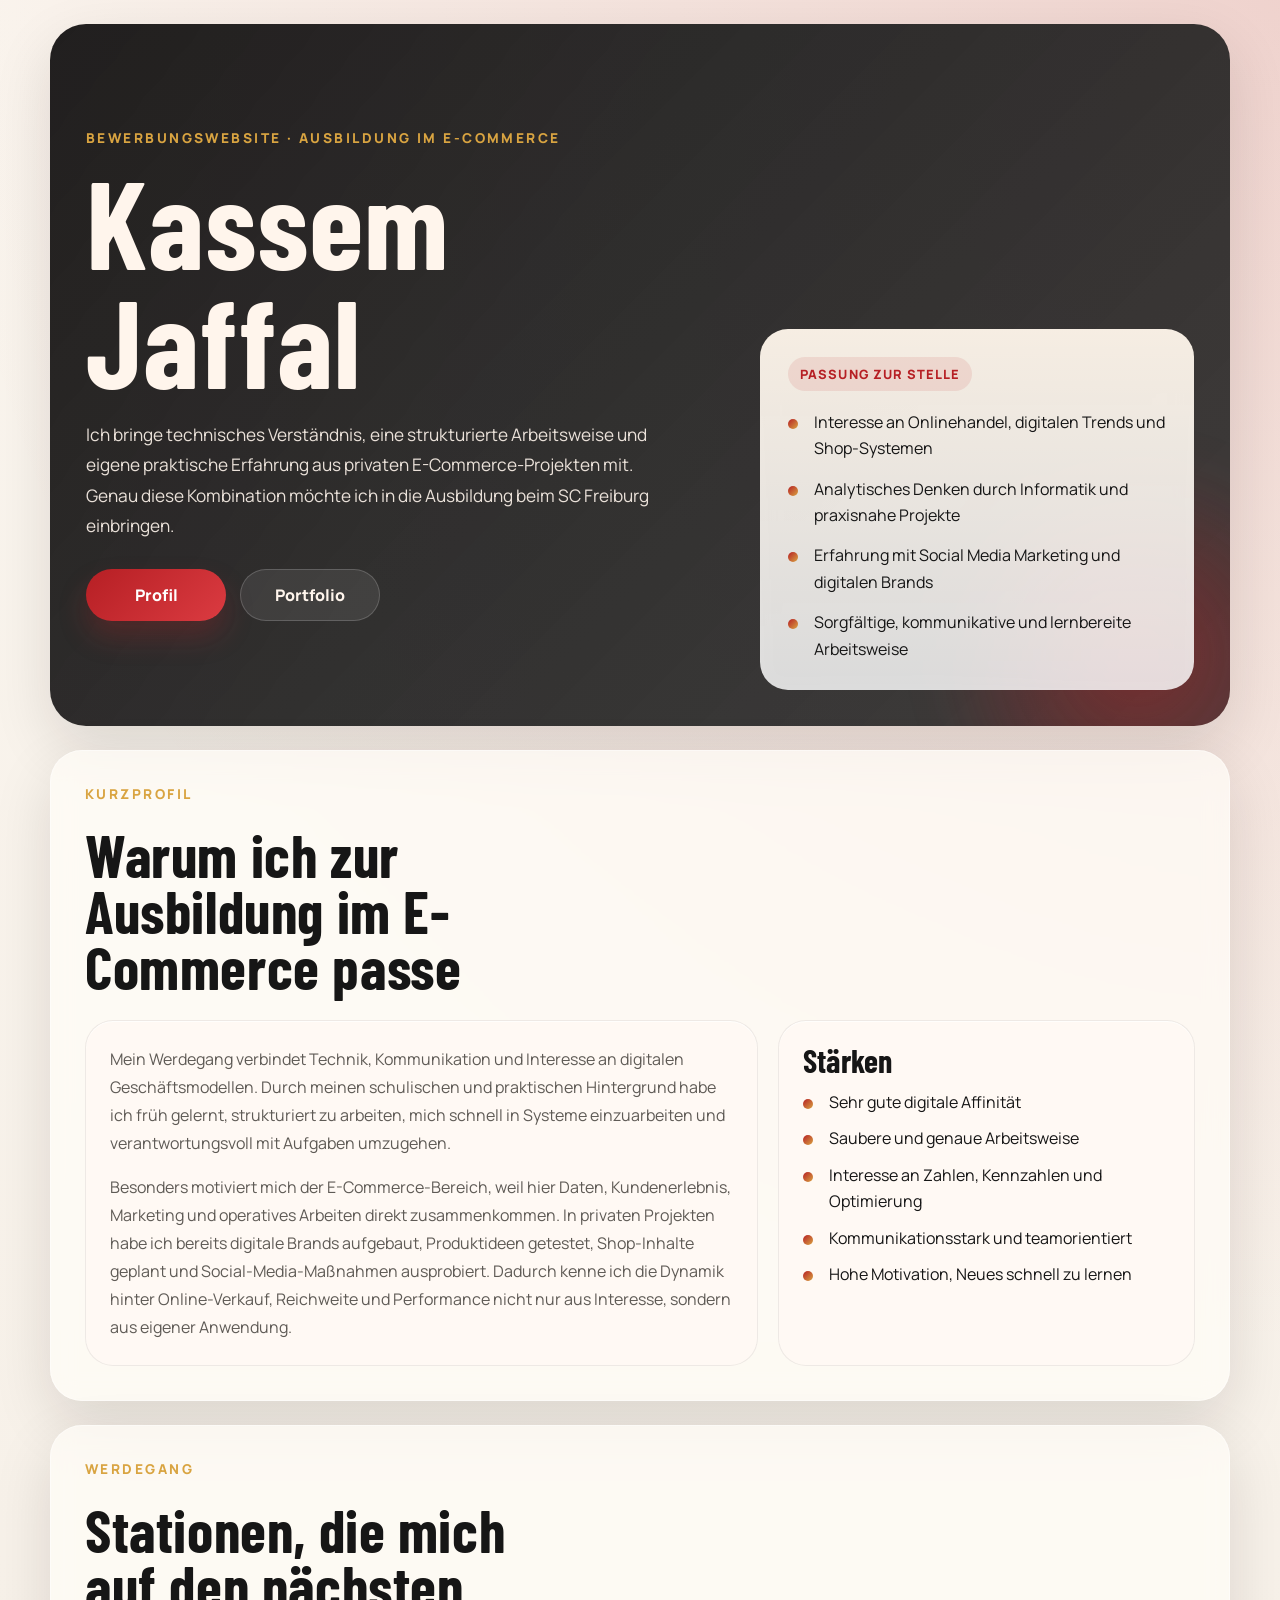
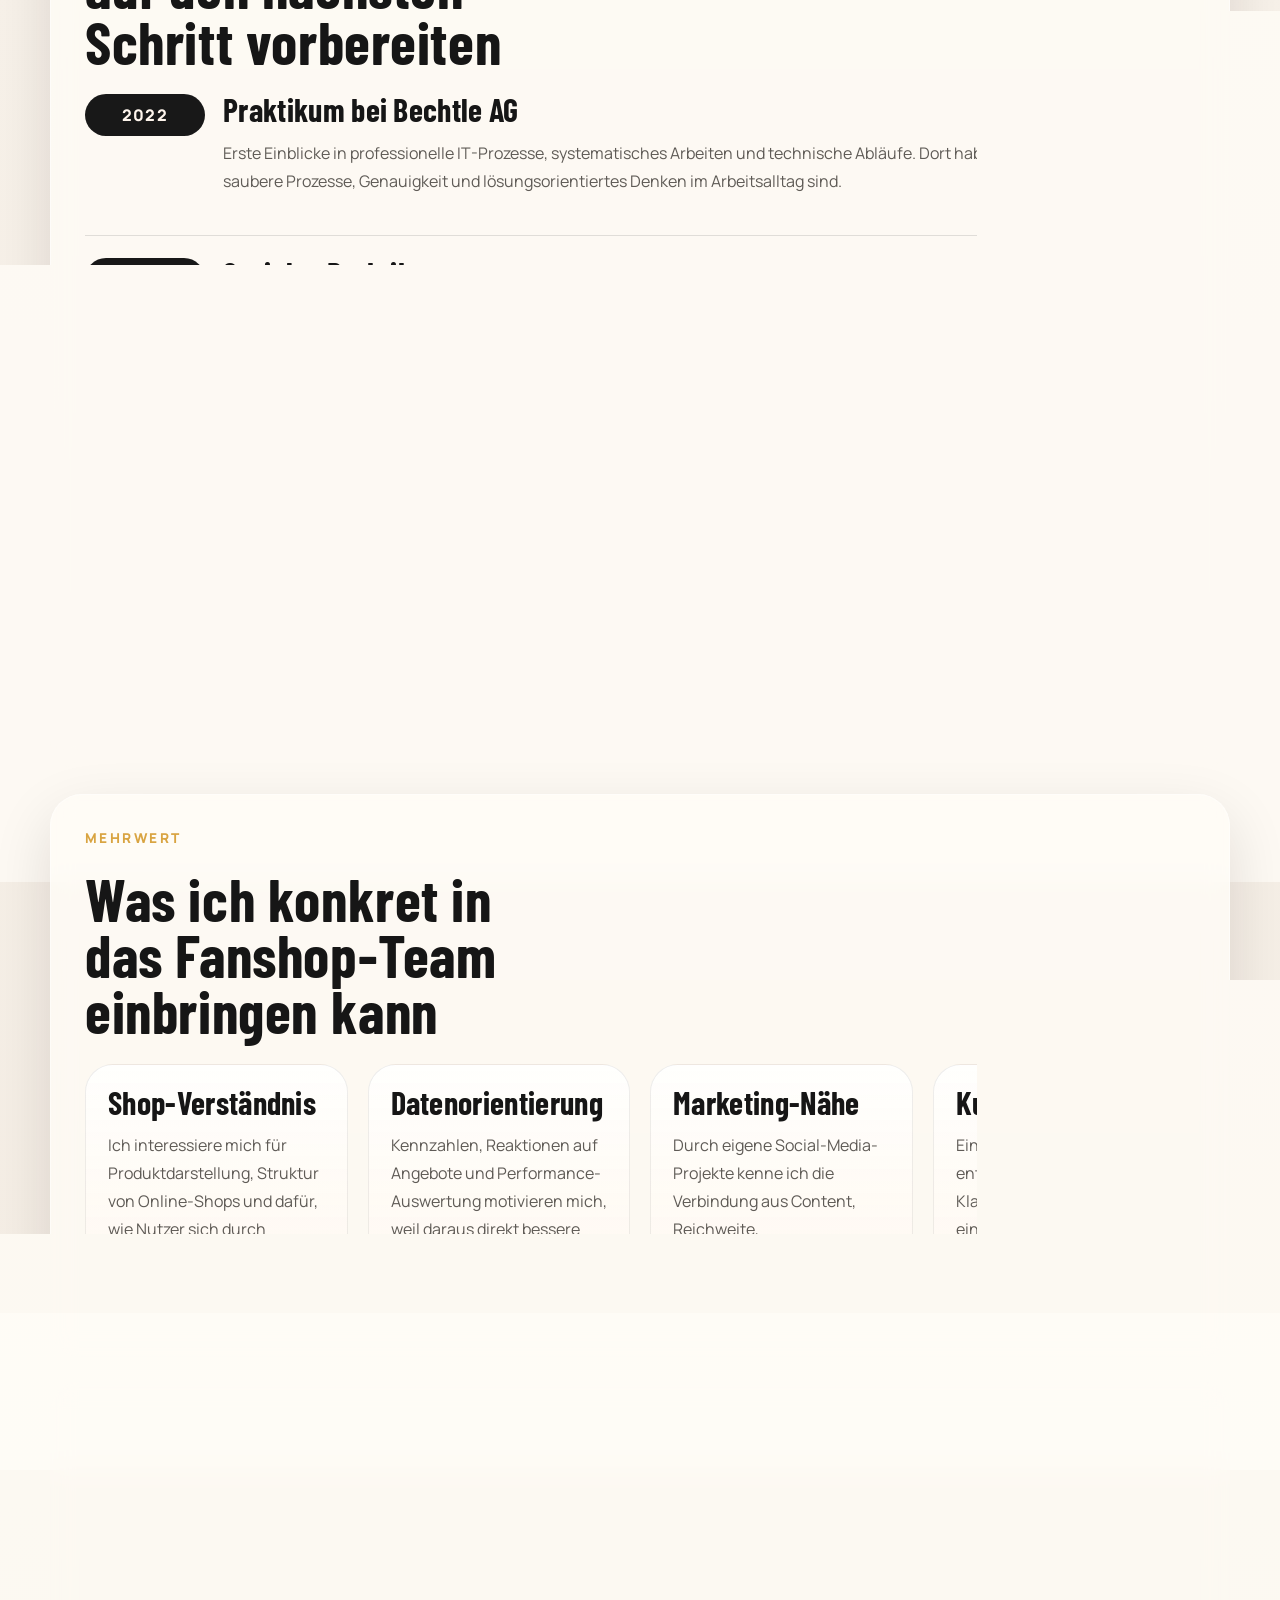
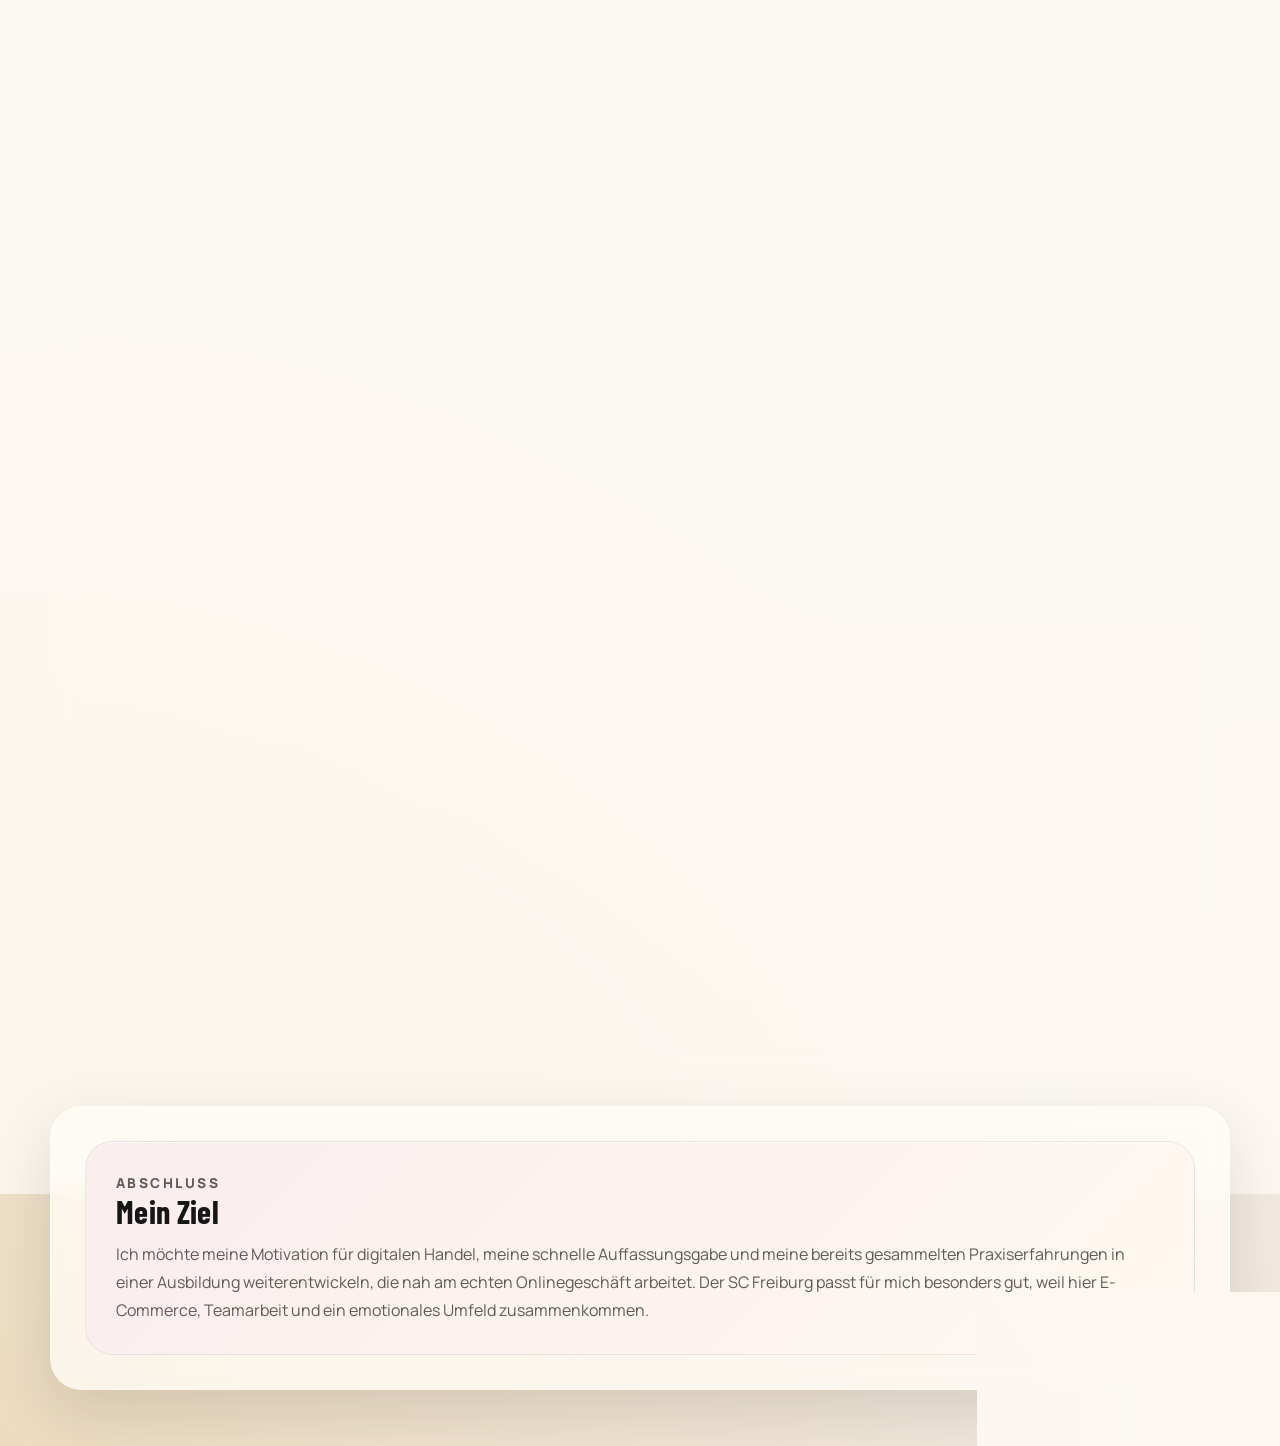
==== index.html @ d4b1f97d "Add files via upload" ====
<!DOCTYPE html>
<html lang="de">
  <head>
    <meta charset="UTF-8" />
    <meta name="viewport" content="width=device-width, initial-scale=1.0" />
    <title>Kassem Jaffal | Bewerbung E-Commerce</title>
    <link rel="preconnect" href="https://fonts.googleapis.com" />
    <link rel="preconnect" href="https://fonts.gstatic.com" crossorigin />
    <link
      href="https://fonts.googleapis.com/css2?family=Barlow+Condensed:wght@500;700&family=Manrope:wght@400;500;700;800&display=swap"
      rel="stylesheet"
    />
    <link rel="stylesheet" href="styles.css" />
  </head>
  <body>
    <div class="page-shell">
      <header class="hero">
        <div class="hero__copy">
          <p class="eyebrow">Bewerbungswebsite · Ausbildung im E-Commerce</p>
          <h1>Kassem Jaffal</h1>
          <p class="hero__lead">
            Ich bringe technisches Verständnis, eine strukturierte Arbeitsweise
            und eigene praktische Erfahrung aus privaten E-Commerce-Projekten
            mit. Genau diese Kombination möchte ich in die Ausbildung beim SC
            Freiburg einbringen.
          </p>
          <div class="hero__actions">
            <a class="button button--primary" href="#profil">Profil</a>
            <a class="button button--ghost" href="#portfolio">Portfolio</a>
          </div>
        </div>

        <div class="hero__card">
          <span class="hero__card-label">Passung zur Stelle</span>
          <ul class="hero__fit-list">
            <li>Interesse an Onlinehandel, digitalen Trends und Shop-Systemen</li>
            <li>Analytisches Denken durch Informatik und praxisnahe Projekte</li>
            <li>Erfahrung mit Social Media Marketing und digitalen Brands</li>
            <li>Sorgfältige, kommunikative und lernbereite Arbeitsweise</li>
          </ul>
        </div>
      </header>

      <main>
        <section class="section intro" id="profil">
          <div class="section-heading">
            <p class="eyebrow">Kurzprofil</p>
            <h2>Warum ich zur Ausbildung im E-Commerce passe</h2>
          </div>

          <div class="intro__grid">
            <article class="panel panel--wide">
              <p>
                Mein Werdegang verbindet Technik, Kommunikation und Interesse an
                digitalen Geschäftsmodellen. Durch meinen schulischen und
                praktischen Hintergrund habe ich früh gelernt, strukturiert zu
                arbeiten, mich schnell in Systeme einzuarbeiten und
                verantwortungsvoll mit Aufgaben umzugehen.
              </p>
              <p>
                Besonders motiviert mich der E-Commerce-Bereich, weil hier Daten,
                Kundenerlebnis, Marketing und operatives Arbeiten direkt
                zusammenkommen. In privaten Projekten habe ich bereits digitale
                Brands aufgebaut, Produktideen getestet, Shop-Inhalte geplant
                und Social-Media-Maßnahmen ausprobiert. Dadurch kenne ich die
                Dynamik hinter Online-Verkauf, Reichweite und Performance nicht
                nur aus Interesse, sondern aus eigener Anwendung.
              </p>
            </article>

            <aside class="panel">
              <h3>Stärken</h3>
              <ul class="check-list">
                <li>Sehr gute digitale Affinität</li>
                <li>Saubere und genaue Arbeitsweise</li>
                <li>Interesse an Zahlen, Kennzahlen und Optimierung</li>
                <li>Kommunikationsstark und teamorientiert</li>
                <li>Hohe Motivation, Neues schnell zu lernen</li>
              </ul>
            </aside>
          </div>
        </section>

        <section class="section timeline">
          <div class="section-heading">
            <p class="eyebrow">Werdegang</p>
            <h2>Stationen, die mich auf den nächsten Schritt vorbereiten</h2>
          </div>

          <div class="timeline__list">
            <article class="timeline__item">
              <span class="timeline__year">2022</span>
              <div>
                <h3>Praktikum bei Bechtle AG</h3>
                <p>
                  Erste Einblicke in professionelle IT-Prozesse, systematisches
                  Arbeiten und technische Abläufe. Dort habe ich gelernt, wie
                  wichtig saubere Prozesse, Genauigkeit und lösungsorientiertes
                  Denken im Arbeitsalltag sind.
                </p>
              </div>
            </article>

            <article class="timeline__item">
              <span class="timeline__year">2023</span>
              <div>
                <h3>Soziales Praktikum</h3>
                <p>
                  Stärkung von Verantwortungsbewusstsein, Zuverlässigkeit und
                  Kommunikationsfähigkeit. Gerade im Kontakt mit Menschen habe
                  ich gemerkt, wie wichtig Freundlichkeit und Klarheit sind.
                </p>
              </div>
            </article>

            <article class="timeline__item">
              <span class="timeline__year">2025</span>
              <div>
                <h3>Abitur am Wentzinger Gymnasium</h3>
                <p>
                  Solide Grundlage in analytischem Denken, Lernbereitschaft und
                  selbstständiger Organisation. Besonders das strukturierte
                  Arbeiten aus dem schulischen Alltag ist für mich heute ein
                  klarer Vorteil.
                </p>
              </div>
            </article>

            <article class="timeline__item">
              <span class="timeline__year">laufend</span>
              <div>
                <h3>Private E-Commerce-Erfahrung</h3>
                <p>
                  Aufbau und Test von Projekten rund um digitale Brands, Social
                  Media Marketing, Content-Ideen, Angebotsseiten und Performance
                  Tracking. So habe ich ein direktes Gefühl für Zielgruppen,
                  Wirkung von Creatives und die Bedeutung guter Shop-Präsentation
                  entwickelt.
                </p>
              </div>
            </article>
          </div>
        </section>

        <section class="section fit">
          <div class="section-heading">
            <p class="eyebrow">Mehrwert</p>
            <h2>Was ich konkret in das Fanshop-Team einbringen kann</h2>
          </div>

          <div class="fit__grid">
            <article class="fit-card">
              <h3>Shop-Verständnis</h3>
              <p>
                Ich interessiere mich für Produktdarstellung, Struktur von
                Online-Shops und dafür, wie Nutzer sich durch Angebote bewegen.
              </p>
            </article>

            <article class="fit-card">
              <h3>Datenorientierung</h3>
              <p>
                Kennzahlen, Reaktionen auf Angebote und Performance-Auswertung
                motivieren mich, weil daraus direkt bessere Entscheidungen
                entstehen.
              </p>
            </article>

            <article class="fit-card">
              <h3>Marketing-Nähe</h3>
              <p>
                Durch eigene Social-Media-Projekte kenne ich die Verbindung aus
                Content, Reichweite, Zielgruppenansprache und Verkaufsfokus.
              </p>
            </article>

            <article class="fit-card">
              <h3>Kundenfokus</h3>
              <p>
                Ein gutes Einkaufserlebnis entsteht für mich durch Klarheit,
                Verlässlichkeit und eine saubere, freundliche Kommunikation.
              </p>
            </article>
          </div>
        </section>

        <section class="section portfolio" id="portfolio">
          <div class="section-heading">
            <p class="eyebrow">Portfolio</p>
            <h2>Zwei Projekte mit direktem Bezug zu E-Commerce und Marketing</h2>
          </div>

          <div class="portfolio__tabs" id="projectTabs" aria-label="Projekt-Auswahl"></div>

          <div class="portfolio__panel">
            <div class="portfolio__visual">
              <img
                id="projectImage"
                src="assets/brand-launch.svg"
                alt="Illustration eines E-Commerce-Projekts"
              />
            </div>

            <div class="portfolio__content">
              <div class="portfolio__topline">
                <span id="projectType" class="portfolio__type"></span>
                <div class="portfolio__controls">
                  <button class="icon-button" id="prevProject" type="button" aria-label="Vorheriges Projekt">
                    &#8592;
                  </button>
                  <button class="icon-button" id="nextProject" type="button" aria-label="Nächstes Projekt">
                    &#8594;
                  </button>
                </div>
              </div>

              <h3 id="projectTitle"></h3>
              <p id="projectRole" class="portfolio__role"></p>
              <p id="projectDescription" class="portfolio__description"></p>

              <div class="metric-strip" id="projectMetrics"></div>

              <div class="portfolio__details">
                <div>
                  <h4>Schwerpunkte</h4>
                  <ul id="projectFocus" class="detail-list"></ul>
                </div>
                <div>
                  <h4>Wichtige Learnings</h4>
                  <ul id="projectLearnings" class="detail-list"></ul>
                </div>
              </div>
            </div>
          </div>
        </section>

        <section class="section closing">
          <div class="closing__card">
            <p class="eyebrow">Abschluss</p>
            <h2>Mein Ziel</h2>
            <p>
              Ich möchte meine Motivation für digitalen Handel, meine schnelle
              Auffassungsgabe und meine bereits gesammelten Praxiserfahrungen in
              einer Ausbildung weiterentwickeln, die nah am echten Onlinegeschäft
              arbeitet. Der SC Freiburg passt für mich besonders gut, weil hier
              E-Commerce, Teamarbeit und ein emotionales Umfeld zusammenkommen.
            </p>
          </div>
        </section>
      </main>
    </div>

    <script src="script.js"></script>
  </body>
</html>
---- styles.css ----
:root {
  --bg: #f4efe7;
  --bg-strong: #161616;
  --panel: rgba(255, 250, 244, 0.9);
  --panel-strong: #ffffff;
  --text: #161616;
  --muted: #5f5b56;
  --primary: #b61f24;
  --primary-dark: #7f1117;
  --accent: #d9a441;
  --line: rgba(22, 22, 22, 0.12);
  --shadow: 0 22px 60px rgba(27, 20, 15, 0.12);
}

* {
  box-sizing: border-box;
}

html {
  scroll-behavior: smooth;
}

body {
  margin: 0;
  font-family: "Manrope", sans-serif;
  color: var(--text);
  background:
    radial-gradient(circle at top right, rgba(182, 31, 36, 0.16), transparent 28%),
    radial-gradient(circle at bottom left, rgba(217, 164, 65, 0.2), transparent 24%),
    linear-gradient(180deg, #faf5ee 0%, #f1e9df 100%);
}

@keyframes riseIn {
  from {
    opacity: 0;
    transform: translateY(22px);
  }

  to {
    opacity: 1;
    transform: translateY(0);
  }
}

@keyframes panelSwap {
  from {
    opacity: 0;
    transform: translateY(14px) scale(0.985);
  }

  to {
    opacity: 1;
    transform: translateY(0) scale(1);
  }
}

img {
  display: block;
  max-width: 100%;
}

.page-shell {
  width: min(1180px, calc(100% - 32px));
  margin: 24px auto 56px;
}

.hero,
.section,
.closing__card {
  position: relative;
  overflow: hidden;
}

.hero {
  display: grid;
  grid-template-columns: 1.5fr 1fr;
  gap: 24px;
  min-height: 78vh;
  padding: 36px;
  border-radius: 36px;
  background:
    linear-gradient(135deg, rgba(22, 22, 22, 0.95), rgba(34, 34, 34, 0.86)),
    linear-gradient(120deg, rgba(182, 31, 36, 0.3), transparent 40%);
  box-shadow: var(--shadow);
  animation: riseIn 700ms ease both;
}

.hero::after {
  content: "";
  position: absolute;
  inset: auto -10% -20% auto;
  width: 420px;
  height: 420px;
  border-radius: 50%;
  background: radial-gradient(circle, rgba(182, 31, 36, 0.5), transparent 68%);
  filter: blur(24px);
}

.hero__copy,
.hero__card {
  position: relative;
  z-index: 1;
}

.hero__copy {
  display: flex;
  flex-direction: column;
  justify-content: center;
  max-width: 660px;
  padding-right: 24px;
}

.eyebrow {
  margin: 0 0 14px;
  color: var(--accent);
  font-size: 0.85rem;
  font-weight: 800;
  letter-spacing: 0.18em;
  text-transform: uppercase;
}

h1,
h2,
h3,
h4 {
  margin: 0;
  font-family: "Barlow Condensed", sans-serif;
  letter-spacing: 0.01em;
  line-height: 0.95;
}

h1 {
  max-width: 10ch;
  color: #fff5ec;
  font-size: clamp(4rem, 10vw, 7.8rem);
}

.hero__lead {
  max-width: 52ch;
  margin: 22px 0 0;
  color: rgba(255, 245, 236, 0.9);
  font-size: 1.08rem;
  line-height: 1.75;
}

.hero__actions {
  display: flex;
  gap: 14px;
  flex-wrap: wrap;
  margin-top: 28px;
}

.button,
.icon-button,
.portfolio__tab {
  border: 0;
  cursor: pointer;
  transition:
    transform 180ms ease,
    box-shadow 180ms ease,
    background-color 180ms ease,
    color 180ms ease;
}

.button {
  display: inline-flex;
  align-items: center;
  justify-content: center;
  min-width: 140px;
  padding: 14px 20px;
  border-radius: 999px;
  text-decoration: none;
  font-weight: 800;
}

.button:hover,
.icon-button:hover,
.portfolio__tab:hover {
  transform: translateY(-2px);
}

.button--primary {
  background: linear-gradient(135deg, var(--primary), #db3b41);
  color: #fff;
  box-shadow: 0 16px 28px rgba(182, 31, 36, 0.25);
}

.button--ghost {
  color: #fff5ec;
  background: rgba(255, 255, 255, 0.08);
  border: 1px solid rgba(255, 255, 255, 0.18);
}

.hero__card {
  align-self: end;
  padding: 28px;
  border-radius: 28px;
  background: linear-gradient(180deg, rgba(255, 246, 235, 0.96), rgba(255, 255, 255, 0.84));
  backdrop-filter: blur(10px);
}

.hero__card-label {
  display: inline-block;
  margin-bottom: 18px;
  padding: 8px 12px;
  border-radius: 999px;
  background: rgba(182, 31, 36, 0.1);
  color: var(--primary);
  font-size: 0.8rem;
  font-weight: 800;
  letter-spacing: 0.08em;
  text-transform: uppercase;
}

.hero__fit-list,
.check-list,
.detail-list {
  margin: 0;
  padding: 0;
  list-style: none;
}

.hero__fit-list {
  display: grid;
  gap: 14px;
}

.hero__fit-list li,
.check-list li,
.detail-list li {
  position: relative;
  padding-left: 26px;
  line-height: 1.65;
}

.hero__fit-list li::before,
.check-list li::before,
.detail-list li::before {
  content: "";
  position: absolute;
  left: 0;
  top: 0.62em;
  width: 10px;
  height: 10px;
  border-radius: 50%;
  background: linear-gradient(135deg, var(--primary), var(--accent));
}

.section {
  margin-top: 24px;
  padding: 34px;
  border: 1px solid rgba(255, 255, 255, 0.42);
  border-radius: 32px;
  background: rgba(255, 252, 247, 0.74);
  box-shadow: var(--shadow);
  backdrop-filter: blur(12px);
  animation: riseIn 700ms ease both;
}

.section-heading {
  display: grid;
  gap: 10px;
  margin-bottom: 24px;
}

.section-heading h2 {
  max-width: 16ch;
  font-size: clamp(2.1rem, 5vw, 3.7rem);
}

.intro__grid,
.portfolio__panel,
.fit__grid {
  display: grid;
  gap: 20px;
}

.intro__grid {
  grid-template-columns: 1.45fr 0.9fr;
}

.panel,
.fit-card,
.closing__card {
  border-radius: 28px;
  background: var(--panel);
  border: 1px solid rgba(22, 22, 22, 0.07);
  box-shadow: inset 0 1px 0 rgba(255, 255, 255, 0.7);
}

.panel {
  padding: 24px;
}

.panel--wide {
  display: grid;
  gap: 16px;
}

.panel p,
.timeline__item p,
.fit-card p,
.closing__card p,
.portfolio__description,
.portfolio__role {
  margin: 0;
  color: var(--muted);
  line-height: 1.75;
}

.panel h3,
.fit-card h3,
.portfolio__panel h3,
.timeline__item h3,
.closing__card h2 {
  margin-bottom: 14px;
  font-size: 2rem;
}

.check-list {
  display: grid;
  gap: 10px;
}

.timeline__list {
  display: grid;
  gap: 18px;
}

.timeline__item {
  display: grid;
  grid-template-columns: 120px 1fr;
  gap: 18px;
  padding: 22px 0;
  border-top: 1px solid var(--line);
}

.timeline__item:first-child {
  border-top: 0;
  padding-top: 0;
}

.timeline__year {
  display: inline-flex;
  align-self: start;
  justify-content: center;
  min-width: 104px;
  padding: 10px 14px;
  border-radius: 999px;
  background: #181818;
  color: #fff6ed;
  font-weight: 800;
  letter-spacing: 0.08em;
  text-transform: uppercase;
}

.fit__grid {
  grid-template-columns: repeat(4, minmax(0, 1fr));
}

.fit-card {
  padding: 22px;
  background:
    linear-gradient(180deg, rgba(255, 255, 255, 0.82), rgba(255, 247, 238, 0.9));
}

.portfolio__tabs {
  display: flex;
  gap: 14px;
  flex-wrap: wrap;
  margin-bottom: 18px;
}

.portfolio__tab {
  padding: 14px 18px;
  border-radius: 18px;
  background: rgba(22, 22, 22, 0.05);
  font: inherit;
  text-align: left;
}

.portfolio__tab span {
  display: block;
}

.portfolio__tab-title {
  margin-bottom: 4px;
  font-weight: 800;
}

.portfolio__tab-subtitle {
  font-size: 0.92rem;
  color: var(--muted);
}

.portfolio__tab.is-active {
  background: linear-gradient(135deg, rgba(182, 31, 36, 0.14), rgba(217, 164, 65, 0.22));
  box-shadow: 0 10px 26px rgba(182, 31, 36, 0.12);
}

.portfolio__panel {
  grid-template-columns: 1fr 1fr;
  align-items: stretch;
  padding: 18px;
  border-radius: 32px;
  background:
    linear-gradient(180deg, rgba(255, 255, 255, 0.78), rgba(255, 245, 236, 0.86));
  border: 1px solid rgba(22, 22, 22, 0.08);
}

.portfolio__visual {
  min-height: 420px;
  padding: 16px;
  border-radius: 24px;
  background: linear-gradient(135deg, #151515, #2c2c2c);
}

.portfolio__visual img {
  width: 100%;
  height: 100%;
  object-fit: cover;
  border-radius: 18px;
}

.portfolio__visual.is-swapping,
.portfolio__content.is-swapping {
  animation: panelSwap 280ms ease;
}

.portfolio__content {
  display: flex;
  flex-direction: column;
  gap: 18px;
  padding: 14px 10px 14px 18px;
}

.portfolio__topline {
  display: flex;
  align-items: center;
  justify-content: space-between;
  gap: 16px;
}

.portfolio__type {
  display: inline-flex;
  padding: 8px 12px;
  border-radius: 999px;
  background: rgba(182, 31, 36, 0.1);
  color: var(--primary);
  font-size: 0.82rem;
  font-weight: 800;
  letter-spacing: 0.08em;
  text-transform: uppercase;
}

.portfolio__controls {
  display: flex;
  gap: 10px;
}

.icon-button {
  width: 44px;
  height: 44px;
  border-radius: 50%;
  background: #141414;
  color: #fff;
  font-size: 1.1rem;
}

.portfolio__role {
  font-weight: 700;
  color: var(--text);
}

.metric-strip {
  display: grid;
  grid-template-columns: repeat(3, minmax(0, 1fr));
  gap: 12px;
}

.metric {
  padding: 16px;
  border-radius: 20px;
  background: rgba(22, 22, 22, 0.04);
}

.metric__value {
  display: block;
  font-family: "Barlow Condensed", sans-serif;
  font-size: 2.1rem;
}

.metric__label {
  color: var(--muted);
  font-size: 0.9rem;
}

.portfolio__details {
  display: grid;
  grid-template-columns: repeat(2, minmax(0, 1fr));
  gap: 18px;
}

.portfolio__details h4 {
  margin-bottom: 12px;
  font-size: 1.35rem;
}

.closing__card {
  padding: 30px;
  background:
    linear-gradient(135deg, rgba(182, 31, 36, 0.08), rgba(255, 247, 238, 0.9)),
    var(--panel-strong);
}

@media (max-width: 980px) {
  .hero,
  .intro__grid,
  .portfolio__panel,
  .fit__grid,
  .portfolio__details {
    grid-template-columns: 1fr;
  }

  .hero {
    min-height: auto;
  }

  .hero__copy {
    padding-right: 0;
  }

  .fit__grid {
    grid-template-columns: repeat(2, minmax(0, 1fr));
  }
}

@media (max-width: 680px) {
  .page-shell {
    width: min(100% - 20px, 1180px);
    margin-top: 10px;
    margin-bottom: 34px;
  }

  .hero,
  .section {
    padding: 22px;
    border-radius: 24px;
  }

  h1 {
    max-width: none;
    font-size: clamp(3rem, 17vw, 4.7rem);
  }

  .section-heading h2 {
    max-width: none;
  }

  .timeline__item {
    grid-template-columns: 1fr;
  }

  .fit__grid,
  .metric-strip {
    grid-template-columns: 1fr;
  }

  .portfolio__visual {
    min-height: 260px;
  }
}
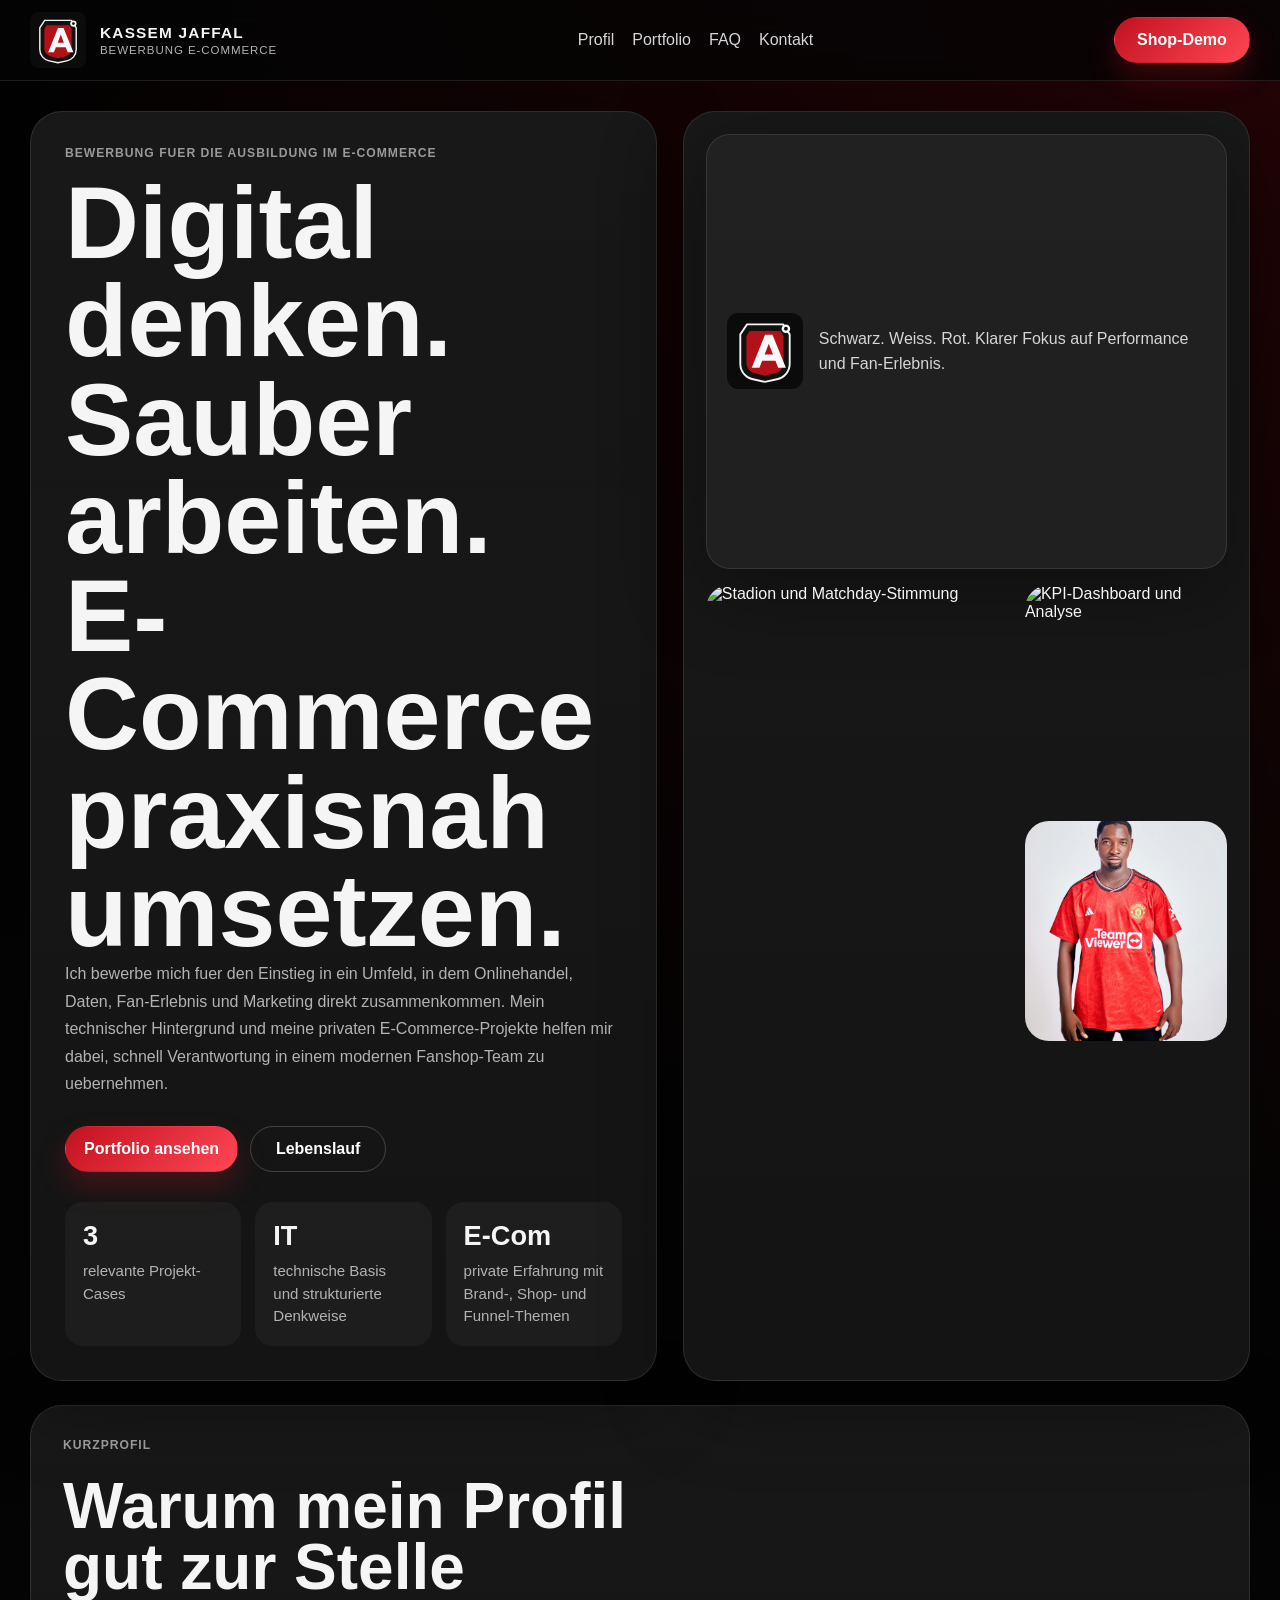
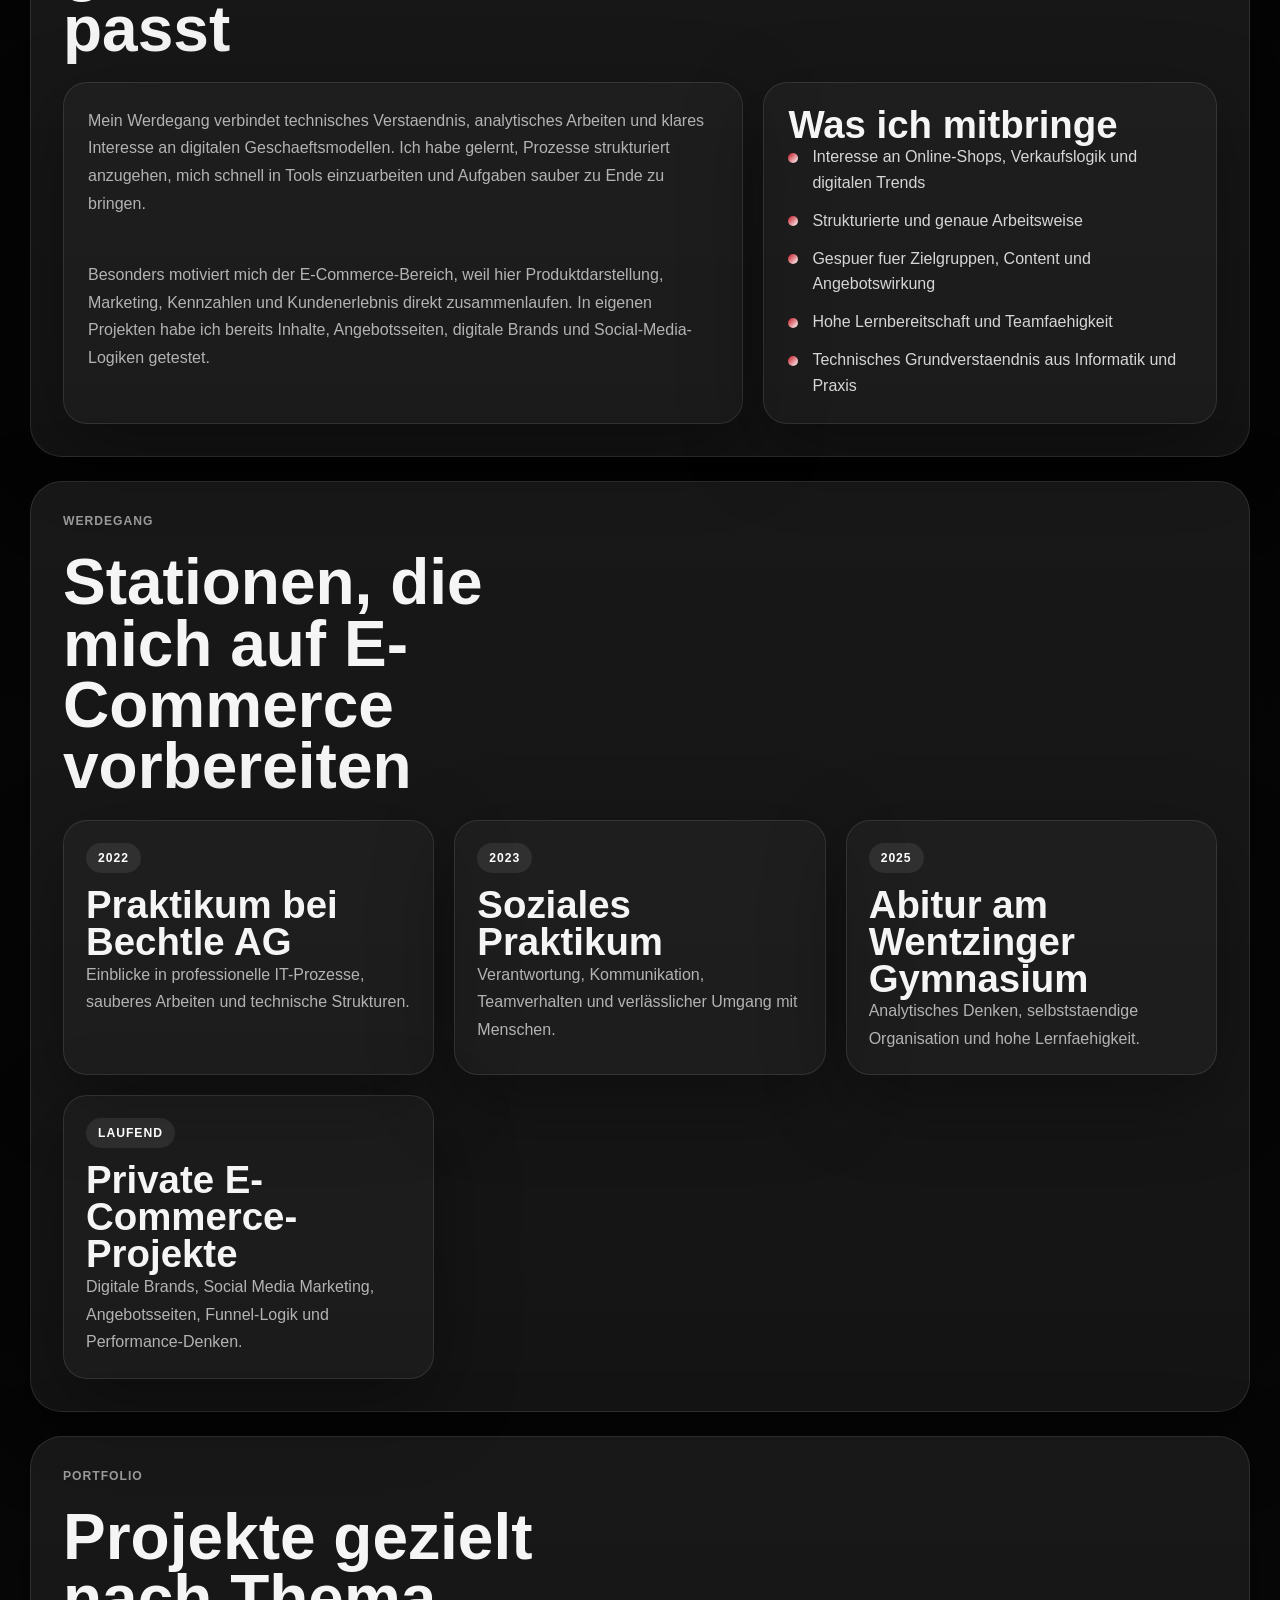
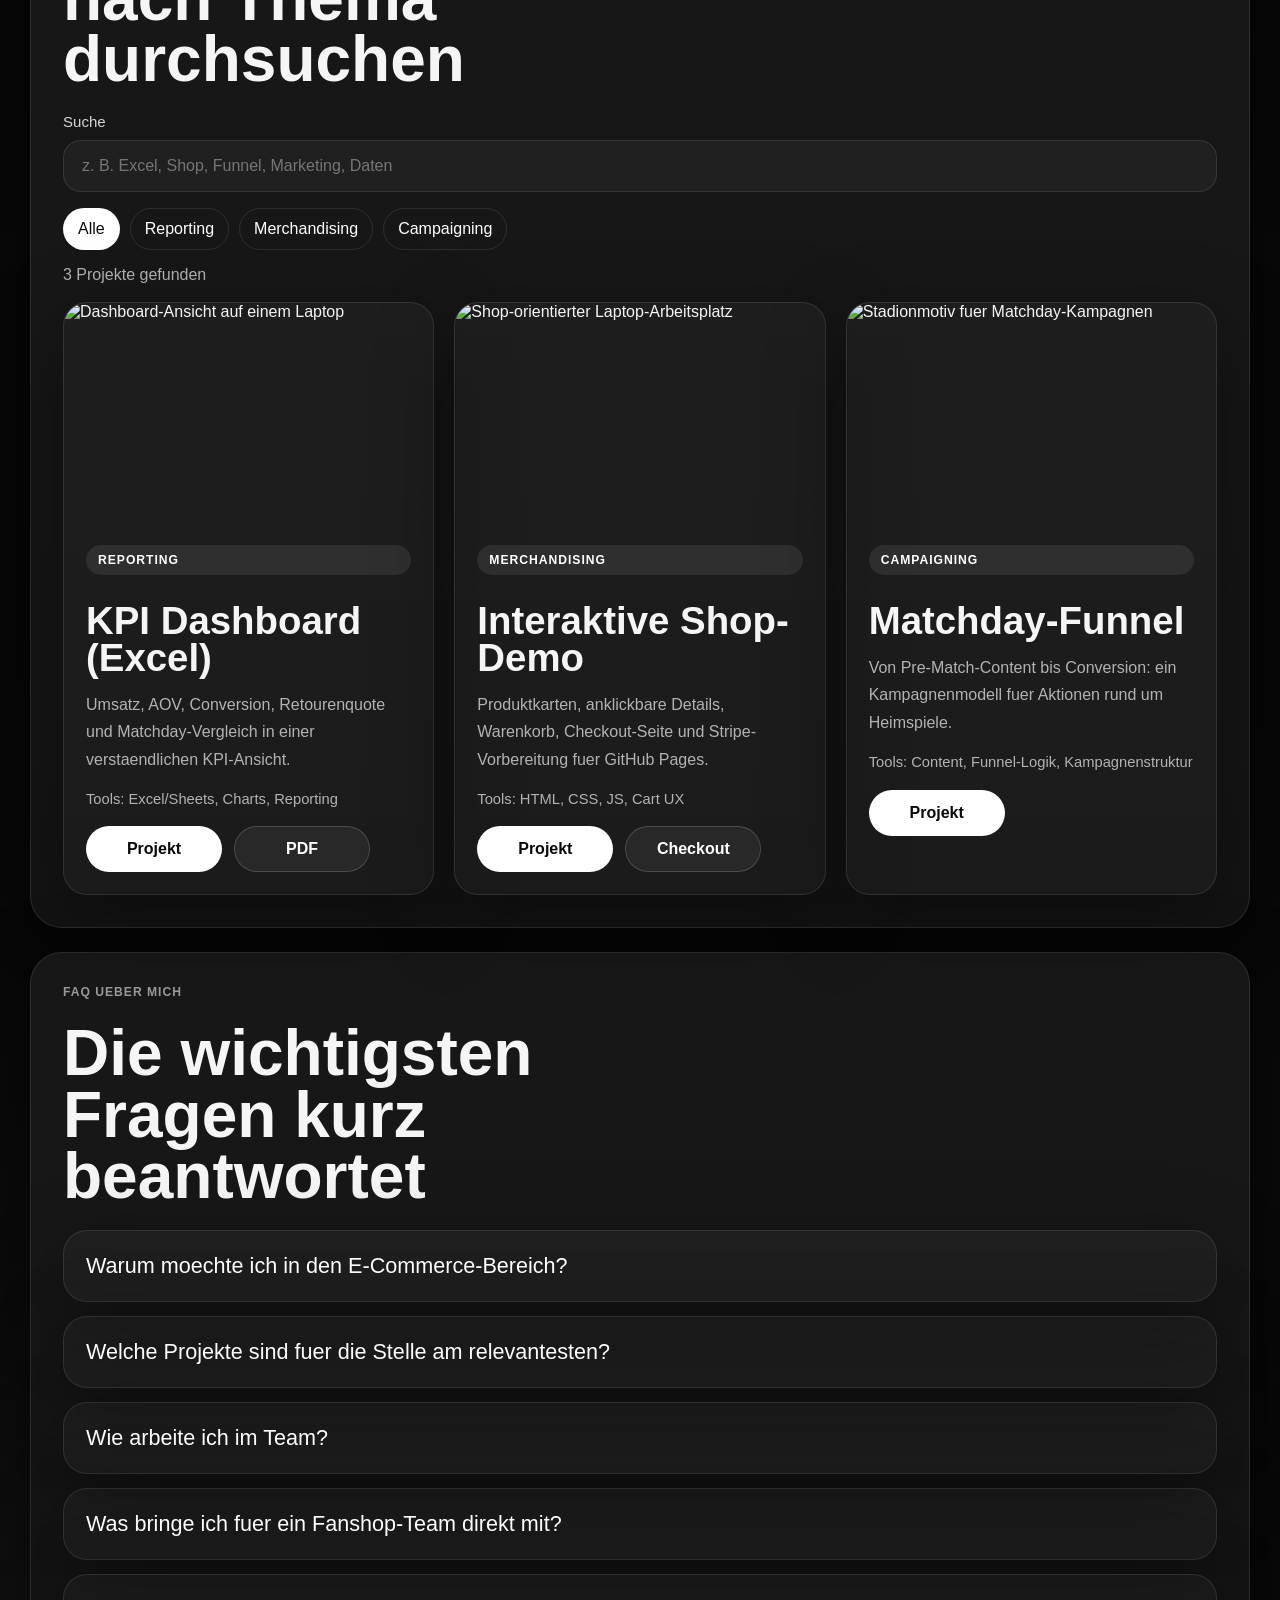
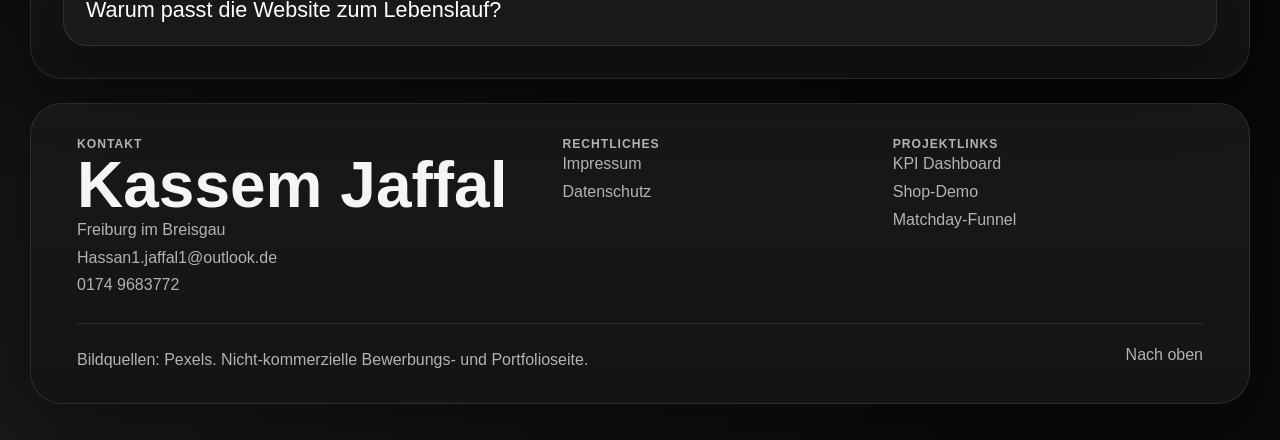
==== commit b3c847b1: "Redesign portfolio site and add interactive shop demo" ====
--- a/index.html
+++ b/index.html
@@ -4,252 +4,326 @@
     <meta charset="UTF-8" />
     <meta name="viewport" content="width=device-width, initial-scale=1.0" />
     <title>Kassem Jaffal | Bewerbung E-Commerce</title>
-    <link rel="preconnect" href="https://fonts.googleapis.com" />
-    <link rel="preconnect" href="https://fonts.gstatic.com" crossorigin />
-    <link
-      href="https://fonts.googleapis.com/css2?family=Barlow+Condensed:wght@500;700&family=Manrope:wght@400;500;700;800&display=swap"
-      rel="stylesheet"
+    <meta
+      name="description"
+      content="Bewerbungswebsite von Kassem Jaffal fuer die Ausbildung im E-Commerce mit Portfolio, KPI-Dashboard, Matchday-Funnel und interaktiver Shop-Demo."
     />
     <link rel="stylesheet" href="styles.css" />
   </head>
   <body>
-    <div class="page-shell">
-      <header class="hero">
+    <div class="scroll-progress" id="scrollProgress"></div>
+
+    <header class="site-header">
+      <div class="site-header__inner">
+        <a class="brand" href="#top" aria-label="Startseite">
+          <img src="assets/freiburg-mark.svg" alt="Abstrakte rot-schwarz-weisse Marke" />
+          <span>
+            <strong>Kassem Jaffal</strong>
+            <small>Bewerbung E-Commerce</small>
+          </span>
+        </a>
+
+        <nav class="site-nav" aria-label="Hauptnavigation">
+          <a href="#profil">Profil</a>
+          <a href="#projects">Portfolio</a>
+          <a href="#faq">FAQ</a>
+          <a href="#kontakt">Kontakt</a>
+        </nav>
+
+        <a class="button button--primary" href="projects/mock-fanshop.html">Shop-Demo</a>
+      </div>
+    </header>
+
+    <main id="top">
+      <section class="hero">
         <div class="hero__copy">
-          <p class="eyebrow">Bewerbungswebsite · Ausbildung im E-Commerce</p>
-          <h1>Kassem Jaffal</h1>
+          <p class="eyebrow">Bewerbung fuer die Ausbildung im E-Commerce</p>
+          <h1>Digital denken. Sauber arbeiten. E-Commerce praxisnah umsetzen.</h1>
           <p class="hero__lead">
-            Ich bringe technisches Verständnis, eine strukturierte Arbeitsweise
-            und eigene praktische Erfahrung aus privaten E-Commerce-Projekten
-            mit. Genau diese Kombination möchte ich in die Ausbildung beim SC
-            Freiburg einbringen.
+            Ich bewerbe mich fuer den Einstieg in ein Umfeld, in dem
+            Onlinehandel, Daten, Fan-Erlebnis und Marketing direkt
+            zusammenkommen. Mein technischer Hintergrund und meine privaten
+            E-Commerce-Projekte helfen mir dabei, schnell Verantwortung in einem
+            modernen Fanshop-Team zu uebernehmen.
           </p>
+
           <div class="hero__actions">
-            <a class="button button--primary" href="#profil">Profil</a>
-            <a class="button button--ghost" href="#portfolio">Portfolio</a>
-          </div>
-        </div>
-
-        <div class="hero__card">
-          <span class="hero__card-label">Passung zur Stelle</span>
-          <ul class="hero__fit-list">
-            <li>Interesse an Onlinehandel, digitalen Trends und Shop-Systemen</li>
-            <li>Analytisches Denken durch Informatik und praxisnahe Projekte</li>
-            <li>Erfahrung mit Social Media Marketing und digitalen Brands</li>
-            <li>Sorgfältige, kommunikative und lernbereite Arbeitsweise</li>
+            <a class="button button--primary" href="#projects">Portfolio ansehen</a>
+            <a class="button button--ghost" href="lebenslauf_sc_freiburg.md">Lebenslauf</a>
+          </div>
+
+          <div class="hero__facts">
+            <article>
+              <strong>3</strong>
+              <span>relevante Projekt-Cases</span>
+            </article>
+            <article>
+              <strong>IT</strong>
+              <span>technische Basis und strukturierte Denkweise</span>
+            </article>
+            <article>
+              <strong>E-Com</strong>
+              <span>private Erfahrung mit Brand-, Shop- und Funnel-Themen</span>
+            </article>
+          </div>
+        </div>
+
+        <div class="hero__visual">
+          <div class="hero__badge">
+            <img src="assets/freiburg-mark.svg" alt="Abstrakte Markengrafik" />
+            <span>Schwarz. Weiss. Rot. Klarer Fokus auf Performance und Fan-Erlebnis.</span>
+          </div>
+
+          <div class="hero__gallery">
+            <img src="assets/matchday-funnel.jpg" alt="Stadion und Matchday-Stimmung" loading="lazy" />
+            <img src="assets/excel-kpi-dashboard.jpg" alt="KPI-Dashboard und Analyse" loading="lazy" />
+            <img src="assets/product-jersey.jpg" alt="Produktfoto eines roten Jerseys" loading="lazy" />
+          </div>
+        </div>
+      </section>
+
+      <section class="section section--profile" id="profil">
+        <div class="section-heading">
+          <p class="eyebrow">Kurzprofil</p>
+          <h2>Warum mein Profil gut zur Stelle passt</h2>
+        </div>
+
+        <div class="profile-grid">
+          <article class="panel panel--wide">
+            <p>
+              Mein Werdegang verbindet technisches Verstaendnis, analytisches
+              Arbeiten und klares Interesse an digitalen Geschaeftsmodellen. Ich
+              habe gelernt, Prozesse strukturiert anzugehen, mich schnell in
+              Tools einzuarbeiten und Aufgaben sauber zu Ende zu bringen.
+            </p>
+            <p>
+              Besonders motiviert mich der E-Commerce-Bereich, weil hier
+              Produktdarstellung, Marketing, Kennzahlen und Kundenerlebnis direkt
+              zusammenlaufen. In eigenen Projekten habe ich bereits Inhalte,
+              Angebotsseiten, digitale Brands und Social-Media-Logiken getestet.
+            </p>
+          </article>
+
+          <aside class="panel">
+            <h3>Was ich mitbringe</h3>
+            <ul class="check-list">
+              <li>Interesse an Online-Shops, Verkaufslogik und digitalen Trends</li>
+              <li>Strukturierte und genaue Arbeitsweise</li>
+              <li>Gespuer fuer Zielgruppen, Content und Angebotswirkung</li>
+              <li>Hohe Lernbereitschaft und Teamfaehigkeit</li>
+              <li>Technisches Grundverstaendnis aus Informatik und Praxis</li>
+            </ul>
+          </aside>
+        </div>
+      </section>
+
+      <section class="section section--trajectory">
+        <div class="section-heading">
+          <p class="eyebrow">Werdegang</p>
+          <h2>Stationen, die mich auf E-Commerce vorbereiten</h2>
+        </div>
+
+        <div class="trajectory-grid">
+          <article class="trajectory-card">
+            <span class="trajectory-card__year">2022</span>
+            <h3>Praktikum bei Bechtle AG</h3>
+            <p>Einblicke in professionelle IT-Prozesse, sauberes Arbeiten und technische Strukturen.</p>
+          </article>
+
+          <article class="trajectory-card">
+            <span class="trajectory-card__year">2023</span>
+            <h3>Soziales Praktikum</h3>
+            <p>Verantwortung, Kommunikation, Teamverhalten und verlässlicher Umgang mit Menschen.</p>
+          </article>
+
+          <article class="trajectory-card">
+            <span class="trajectory-card__year">2025</span>
+            <h3>Abitur am Wentzinger Gymnasium</h3>
+            <p>Analytisches Denken, selbststaendige Organisation und hohe Lernfaehigkeit.</p>
+          </article>
+
+          <article class="trajectory-card">
+            <span class="trajectory-card__year">laufend</span>
+            <h3>Private E-Commerce-Projekte</h3>
+            <p>Digitale Brands, Social Media Marketing, Angebotsseiten, Funnel-Logik und Performance-Denken.</p>
+          </article>
+        </div>
+      </section>
+
+      <section class="section section--portfolio" id="projects">
+        <div class="section-heading">
+          <p class="eyebrow">Portfolio</p>
+          <h2>Projekte gezielt nach Thema durchsuchen</h2>
+        </div>
+
+        <div class="portfolio-toolbar">
+          <label class="search-field" for="portfolioSearch">
+            <span>Suche</span>
+            <input
+              id="portfolioSearch"
+              type="search"
+              placeholder="z. B. Excel, Shop, Funnel, Marketing, Daten"
+              autocomplete="off"
+            />
+          </label>
+
+          <div class="filter-chips" aria-label="Portfolio-Kategorien">
+            <button class="chip is-active" type="button" data-filter="all">Alle</button>
+            <button class="chip" type="button" data-filter="reporting">Reporting</button>
+            <button class="chip" type="button" data-filter="merchandising">Merchandising</button>
+            <button class="chip" type="button" data-filter="campaigning">Campaigning</button>
+          </div>
+        </div>
+
+        <p class="results-copy" id="portfolioResultCount">3 Projekte gefunden</p>
+
+        <div class="portfolio-grid" id="portfolioGrid">
+          <article
+            class="portfolio-card"
+            data-category="reporting"
+            data-search="excel kpi dashboard reporting daten analyse conversion aov retouren matchday"
+          >
+            <img src="assets/excel-kpi-dashboard.jpg" alt="Dashboard-Ansicht auf einem Laptop" loading="lazy" />
+            <div class="portfolio-card__body">
+              <span class="portfolio-card__tag">Reporting</span>
+              <h3>KPI Dashboard (Excel)</h3>
+              <p>Umsatz, AOV, Conversion, Retourenquote und Matchday-Vergleich in einer verstaendlichen KPI-Ansicht.</p>
+              <p class="portfolio-card__meta">Tools: Excel/Sheets, Charts, Reporting</p>
+              <div class="portfolio-card__actions">
+                <a class="button button--card" href="projects/kpi-dashboard.html">Projekt</a>
+                <a class="button button--secondary" href="downloads/SCF_Ecommerce_KPI_Dashboard.pdf">PDF</a>
+              </div>
+            </div>
+          </article>
+
+          <article
+            class="portfolio-card"
+            data-category="merchandising"
+            data-search="mock fanshop shop merchandising produktdarstellung produkttexte warenkorb checkout stripe demo"
+          >
+            <img src="assets/mock-fanshop.jpg" alt="Shop-orientierter Laptop-Arbeitsplatz" loading="lazy" />
+            <div class="portfolio-card__body">
+              <span class="portfolio-card__tag">Merchandising</span>
+              <h3>Interaktive Shop-Demo</h3>
+              <p>Produktkarten, anklickbare Details, Warenkorb, Checkout-Seite und Stripe-Vorbereitung fuer GitHub Pages.</p>
+              <p class="portfolio-card__meta">Tools: HTML, CSS, JS, Cart UX</p>
+              <div class="portfolio-card__actions">
+                <a class="button button--card" href="projects/mock-fanshop.html">Projekt</a>
+                <a class="button button--secondary" href="projects/checkout.html">Checkout</a>
+              </div>
+            </div>
+          </article>
+
+          <article
+            class="portfolio-card"
+            data-category="campaigning"
+            data-search="matchday funnel content social media kampagne traffic click sale angebot"
+          >
+            <img src="assets/matchday-funnel.jpg" alt="Stadionmotiv fuer Matchday-Kampagnen" loading="lazy" />
+            <div class="portfolio-card__body">
+              <span class="portfolio-card__tag">Campaigning</span>
+              <h3>Matchday-Funnel</h3>
+              <p>Von Pre-Match-Content bis Conversion: ein Kampagnenmodell fuer Aktionen rund um Heimspiele.</p>
+              <p class="portfolio-card__meta">Tools: Content, Funnel-Logik, Kampagnenstruktur</p>
+              <div class="portfolio-card__actions">
+                <a class="button button--card" href="projects/matchday-funnel.html">Projekt</a>
+              </div>
+            </div>
+          </article>
+        </div>
+
+        <p class="empty-state" id="portfolioEmptyState" hidden>Keine Projekte passen zu deiner Suche.</p>
+      </section>
+
+      <section class="section section--faq" id="faq">
+        <div class="section-heading">
+          <p class="eyebrow">FAQ ueber mich</p>
+          <h2>Die wichtigsten Fragen kurz beantwortet</h2>
+        </div>
+
+        <div class="faq-list" id="faqList">
+          <article class="faq-item">
+            <button class="faq-trigger" type="button" aria-expanded="false">
+              Warum moechte ich in den E-Commerce-Bereich?
+            </button>
+            <div class="faq-content" hidden>
+              <p>Weil mich die Verbindung aus Produkt, Shop, Marketing, Daten und Kundenerlebnis besonders reizt. Genau dort kann ich Technik und digitales Denken praktisch einsetzen.</p>
+            </div>
+          </article>
+
+          <article class="faq-item">
+            <button class="faq-trigger" type="button" aria-expanded="false">
+              Welche Projekte sind fuer die Stelle am relevantesten?
+            </button>
+            <div class="faq-content" hidden>
+              <p>Das KPI-Dashboard zeigt Zahlenverstaendnis, die Shop-Demo zeigt Produkt- und Shop-Logik, und der Matchday-Funnel zeigt Marketing-Denken mit direktem Bezug zum Vereinsumfeld.</p>
+            </div>
+          </article>
+
+          <article class="faq-item">
+            <button class="faq-trigger" type="button" aria-expanded="false">
+              Wie arbeite ich im Team?
+            </button>
+            <div class="faq-content" hidden>
+              <p>Ich arbeite ruhig, strukturiert und zuverlaessig. Mir ist wichtig, Aufgaben klar zu verstehen, sauber umzusetzen und Informationen transparent weiterzugeben.</p>
+            </div>
+          </article>
+
+          <article class="faq-item">
+            <button class="faq-trigger" type="button" aria-expanded="false">
+              Was bringe ich fuer ein Fanshop-Team direkt mit?
+            </button>
+            <div class="faq-content" hidden>
+              <p>Digitale Affinitaet, Interesse an Shops und Kampagnen, Gespuer fuer Angebotsdarstellung, Motivation fuer Kennzahlen und die Bereitschaft, mich schnell in operative E-Commerce-Prozesse einzuarbeiten.</p>
+            </div>
+          </article>
+
+          <article class="faq-item">
+            <button class="faq-trigger" type="button" aria-expanded="false">
+              Warum passt die Website zum Lebenslauf?
+            </button>
+            <div class="faq-content" hidden>
+              <p>Die Website zeigt nicht nur Text, sondern konkrete Arbeitsproben. Das macht meine Motivation und meine private E-Commerce-Praxis fuer Recruiter sofort nachvollziehbar.</p>
+            </div>
+          </article>
+        </div>
+      </section>
+    </main>
+
+    <footer class="site-footer" id="kontakt">
+      <div class="site-footer__inner">
+        <div>
+          <p class="eyebrow">Kontakt</p>
+          <h2>Kassem Jaffal</h2>
+          <p>Freiburg im Breisgau</p>
+          <p><a href="mailto:Hassan1.jaffal1@outlook.de">Hassan1.jaffal1@outlook.de</a></p>
+          <p><a href="tel:+491749683772">0174 9683772</a></p>
+        </div>
+
+        <div>
+          <p class="eyebrow">Rechtliches</p>
+          <ul class="footer-links">
+            <li><a href="legal/impressum.html">Impressum</a></li>
+            <li><a href="legal/datenschutz.html">Datenschutz</a></li>
           </ul>
         </div>
-      </header>
-
-      <main>
-        <section class="section intro" id="profil">
-          <div class="section-heading">
-            <p class="eyebrow">Kurzprofil</p>
-            <h2>Warum ich zur Ausbildung im E-Commerce passe</h2>
-          </div>
-
-          <div class="intro__grid">
-            <article class="panel panel--wide">
-              <p>
-                Mein Werdegang verbindet Technik, Kommunikation und Interesse an
-                digitalen Geschäftsmodellen. Durch meinen schulischen und
-                praktischen Hintergrund habe ich früh gelernt, strukturiert zu
-                arbeiten, mich schnell in Systeme einzuarbeiten und
-                verantwortungsvoll mit Aufgaben umzugehen.
-              </p>
-              <p>
-                Besonders motiviert mich der E-Commerce-Bereich, weil hier Daten,
-                Kundenerlebnis, Marketing und operatives Arbeiten direkt
-                zusammenkommen. In privaten Projekten habe ich bereits digitale
-                Brands aufgebaut, Produktideen getestet, Shop-Inhalte geplant
-                und Social-Media-Maßnahmen ausprobiert. Dadurch kenne ich die
-                Dynamik hinter Online-Verkauf, Reichweite und Performance nicht
-                nur aus Interesse, sondern aus eigener Anwendung.
-              </p>
-            </article>
-
-            <aside class="panel">
-              <h3>Stärken</h3>
-              <ul class="check-list">
-                <li>Sehr gute digitale Affinität</li>
-                <li>Saubere und genaue Arbeitsweise</li>
-                <li>Interesse an Zahlen, Kennzahlen und Optimierung</li>
-                <li>Kommunikationsstark und teamorientiert</li>
-                <li>Hohe Motivation, Neues schnell zu lernen</li>
-              </ul>
-            </aside>
-          </div>
-        </section>
-
-        <section class="section timeline">
-          <div class="section-heading">
-            <p class="eyebrow">Werdegang</p>
-            <h2>Stationen, die mich auf den nächsten Schritt vorbereiten</h2>
-          </div>
-
-          <div class="timeline__list">
-            <article class="timeline__item">
-              <span class="timeline__year">2022</span>
-              <div>
-                <h3>Praktikum bei Bechtle AG</h3>
-                <p>
-                  Erste Einblicke in professionelle IT-Prozesse, systematisches
-                  Arbeiten und technische Abläufe. Dort habe ich gelernt, wie
-                  wichtig saubere Prozesse, Genauigkeit und lösungsorientiertes
-                  Denken im Arbeitsalltag sind.
-                </p>
-              </div>
-            </article>
-
-            <article class="timeline__item">
-              <span class="timeline__year">2023</span>
-              <div>
-                <h3>Soziales Praktikum</h3>
-                <p>
-                  Stärkung von Verantwortungsbewusstsein, Zuverlässigkeit und
-                  Kommunikationsfähigkeit. Gerade im Kontakt mit Menschen habe
-                  ich gemerkt, wie wichtig Freundlichkeit und Klarheit sind.
-                </p>
-              </div>
-            </article>
-
-            <article class="timeline__item">
-              <span class="timeline__year">2025</span>
-              <div>
-                <h3>Abitur am Wentzinger Gymnasium</h3>
-                <p>
-                  Solide Grundlage in analytischem Denken, Lernbereitschaft und
-                  selbstständiger Organisation. Besonders das strukturierte
-                  Arbeiten aus dem schulischen Alltag ist für mich heute ein
-                  klarer Vorteil.
-                </p>
-              </div>
-            </article>
-
-            <article class="timeline__item">
-              <span class="timeline__year">laufend</span>
-              <div>
-                <h3>Private E-Commerce-Erfahrung</h3>
-                <p>
-                  Aufbau und Test von Projekten rund um digitale Brands, Social
-                  Media Marketing, Content-Ideen, Angebotsseiten und Performance
-                  Tracking. So habe ich ein direktes Gefühl für Zielgruppen,
-                  Wirkung von Creatives und die Bedeutung guter Shop-Präsentation
-                  entwickelt.
-                </p>
-              </div>
-            </article>
-          </div>
-        </section>
-
-        <section class="section fit">
-          <div class="section-heading">
-            <p class="eyebrow">Mehrwert</p>
-            <h2>Was ich konkret in das Fanshop-Team einbringen kann</h2>
-          </div>
-
-          <div class="fit__grid">
-            <article class="fit-card">
-              <h3>Shop-Verständnis</h3>
-              <p>
-                Ich interessiere mich für Produktdarstellung, Struktur von
-                Online-Shops und dafür, wie Nutzer sich durch Angebote bewegen.
-              </p>
-            </article>
-
-            <article class="fit-card">
-              <h3>Datenorientierung</h3>
-              <p>
-                Kennzahlen, Reaktionen auf Angebote und Performance-Auswertung
-                motivieren mich, weil daraus direkt bessere Entscheidungen
-                entstehen.
-              </p>
-            </article>
-
-            <article class="fit-card">
-              <h3>Marketing-Nähe</h3>
-              <p>
-                Durch eigene Social-Media-Projekte kenne ich die Verbindung aus
-                Content, Reichweite, Zielgruppenansprache und Verkaufsfokus.
-              </p>
-            </article>
-
-            <article class="fit-card">
-              <h3>Kundenfokus</h3>
-              <p>
-                Ein gutes Einkaufserlebnis entsteht für mich durch Klarheit,
-                Verlässlichkeit und eine saubere, freundliche Kommunikation.
-              </p>
-            </article>
-          </div>
-        </section>
-
-        <section class="section portfolio" id="portfolio">
-          <div class="section-heading">
-            <p class="eyebrow">Portfolio</p>
-            <h2>Zwei Projekte mit direktem Bezug zu E-Commerce und Marketing</h2>
-          </div>
-
-          <div class="portfolio__tabs" id="projectTabs" aria-label="Projekt-Auswahl"></div>
-
-          <div class="portfolio__panel">
-            <div class="portfolio__visual">
-              <img
-                id="projectImage"
-                src="assets/brand-launch.svg"
-                alt="Illustration eines E-Commerce-Projekts"
-              />
-            </div>
-
-            <div class="portfolio__content">
-              <div class="portfolio__topline">
-                <span id="projectType" class="portfolio__type"></span>
-                <div class="portfolio__controls">
-                  <button class="icon-button" id="prevProject" type="button" aria-label="Vorheriges Projekt">
-                    &#8592;
-                  </button>
-                  <button class="icon-button" id="nextProject" type="button" aria-label="Nächstes Projekt">
-                    &#8594;
-                  </button>
-                </div>
-              </div>
-
-              <h3 id="projectTitle"></h3>
-              <p id="projectRole" class="portfolio__role"></p>
-              <p id="projectDescription" class="portfolio__description"></p>
-
-              <div class="metric-strip" id="projectMetrics"></div>
-
-              <div class="portfolio__details">
-                <div>
-                  <h4>Schwerpunkte</h4>
-                  <ul id="projectFocus" class="detail-list"></ul>
-                </div>
-                <div>
-                  <h4>Wichtige Learnings</h4>
-                  <ul id="projectLearnings" class="detail-list"></ul>
-                </div>
-              </div>
-            </div>
-          </div>
-        </section>
-
-        <section class="section closing">
-          <div class="closing__card">
-            <p class="eyebrow">Abschluss</p>
-            <h2>Mein Ziel</h2>
-            <p>
-              Ich möchte meine Motivation für digitalen Handel, meine schnelle
-              Auffassungsgabe und meine bereits gesammelten Praxiserfahrungen in
-              einer Ausbildung weiterentwickeln, die nah am echten Onlinegeschäft
-              arbeitet. Der SC Freiburg passt für mich besonders gut, weil hier
-              E-Commerce, Teamarbeit und ein emotionales Umfeld zusammenkommen.
-            </p>
-          </div>
-        </section>
-      </main>
-    </div>
-
-    <script src="script.js"></script>
+
+        <div>
+          <p class="eyebrow">Projektlinks</p>
+          <ul class="footer-links">
+            <li><a href="projects/kpi-dashboard.html">KPI Dashboard</a></li>
+            <li><a href="projects/mock-fanshop.html">Shop-Demo</a></li>
+            <li><a href="projects/matchday-funnel.html">Matchday-Funnel</a></li>
+          </ul>
+        </div>
+      </div>
+
+      <div class="site-footer__meta">
+        <p>Bildquellen: Pexels. Nicht-kommerzielle Bewerbungs- und Portfolioseite.</p>
+        <a class="back-to-top" href="#top">Nach oben</a>
+      </div>
+    </footer>
+
+    <script src="main.js"></script>
   </body>
 </html>
--- a/styles.css
+++ b/styles.css
@@ -1,15 +1,23 @@
 :root {
-  --bg: #f4efe7;
-  --bg-strong: #161616;
-  --panel: rgba(255, 250, 244, 0.9);
-  --panel-strong: #ffffff;
-  --text: #161616;
-  --muted: #5f5b56;
-  --primary: #b61f24;
-  --primary-dark: #7f1117;
-  --accent: #d9a441;
-  --line: rgba(22, 22, 22, 0.12);
-  --shadow: 0 22px 60px rgba(27, 20, 15, 0.12);
+  --bg: #050505;
+  --bg-soft: #0f0f0f;
+  --panel: #121212;
+  --panel-soft: #171717;
+  --surface: rgba(255, 255, 255, 0.04);
+  --line: rgba(255, 255, 255, 0.1);
+  --text: #f5f5f5;
+  --muted: #b3b3b3;
+  --muted-strong: #d6d6d6;
+  --accent: #c2121f;
+  --accent-soft: #ff4655;
+  --white: #ffffff;
+  --shadow: 0 24px 80px rgba(0, 0, 0, 0.35);
+  --radius-xl: 32px;
+  --radius-lg: 24px;
+  --radius-md: 18px;
+  --site-width: min(1220px, calc(100% - 32px));
+  --title-font: "Aptos Narrow", "Arial Narrow", "Franklin Gothic Medium", "Helvetica Neue", sans-serif;
+  --body-font: "Segoe UI", "Helvetica Neue", Arial, sans-serif;
 }
 
 * {
@@ -22,36 +30,12 @@
 
 body {
   margin: 0;
-  font-family: "Manrope", sans-serif;
+  font-family: var(--body-font);
   color: var(--text);
   background:
-    radial-gradient(circle at top right, rgba(182, 31, 36, 0.16), transparent 28%),
-    radial-gradient(circle at bottom left, rgba(217, 164, 65, 0.2), transparent 24%),
-    linear-gradient(180deg, #faf5ee 0%, #f1e9df 100%);
-}
-
-@keyframes riseIn {
-  from {
-    opacity: 0;
-    transform: translateY(22px);
-  }
-
-  to {
-    opacity: 1;
-    transform: translateY(0);
-  }
-}
-
-@keyframes panelSwap {
-  from {
-    opacity: 0;
-    transform: translateY(14px) scale(0.985);
-  }
-
-  to {
-    opacity: 1;
-    transform: translateY(0) scale(1);
-  }
+    radial-gradient(circle at top right, rgba(194, 18, 31, 0.18), transparent 24%),
+    radial-gradient(circle at bottom left, rgba(255, 255, 255, 0.06), transparent 18%),
+    linear-gradient(180deg, #020202 0%, #0a0a0a 100%);
 }
 
 img {
@@ -59,64 +43,195 @@
   max-width: 100%;
 }
 
-.page-shell {
-  width: min(1180px, calc(100% - 32px));
-  margin: 24px auto 56px;
-}
-
+a {
+  color: inherit;
+}
+
+button,
+input {
+  font: inherit;
+}
+
+.scroll-progress {
+  position: fixed;
+  z-index: 50;
+  top: 0;
+  left: 0;
+  width: 0;
+  height: 4px;
+  background: linear-gradient(90deg, var(--accent), var(--white));
+}
+
+.site-header {
+  position: sticky;
+  top: 0;
+  z-index: 40;
+  backdrop-filter: blur(18px);
+  background: rgba(5, 5, 5, 0.78);
+  border-bottom: 1px solid var(--line);
+}
+
+.site-header__inner,
+.site-footer__inner,
+.site-footer__meta,
 .hero,
+.section {
+  width: var(--site-width);
+  margin-inline: auto;
+}
+
+.site-header__inner {
+  display: flex;
+  align-items: center;
+  justify-content: space-between;
+  gap: 18px;
+  min-height: 80px;
+}
+
+.brand {
+  display: inline-flex;
+  align-items: center;
+  gap: 14px;
+  text-decoration: none;
+}
+
+.brand img {
+  width: 56px;
+  height: 56px;
+}
+
+.brand span {
+  display: grid;
+  gap: 2px;
+}
+
+.brand strong,
+.brand small,
+.eyebrow {
+  letter-spacing: 0.08em;
+  text-transform: uppercase;
+}
+
+.brand strong {
+  font-size: 0.96rem;
+}
+
+.brand small {
+  color: var(--muted);
+  font-size: 0.72rem;
+}
+
+.site-nav {
+  display: flex;
+  align-items: center;
+  gap: 18px;
+}
+
+.site-nav a {
+  color: var(--muted-strong);
+  text-decoration: none;
+}
+
+.site-nav a:hover,
+.footer-links a:hover,
+.back-to-top:hover,
+.site-footer a:hover {
+  color: var(--white);
+}
+
+.button,
+.chip,
+.faq-trigger {
+  transition:
+    transform 180ms ease,
+    background-color 180ms ease,
+    border-color 180ms ease,
+    color 180ms ease,
+    box-shadow 180ms ease;
+}
+
+.button {
+  display: inline-flex;
+  align-items: center;
+  justify-content: center;
+  min-width: 136px;
+  padding: 13px 18px;
+  border-radius: 999px;
+  border: 1px solid transparent;
+  text-decoration: none;
+  font-weight: 700;
+}
+
+.button:hover,
+.chip:hover,
+.faq-trigger:hover {
+  transform: translateY(-1px);
+}
+
+.button--primary,
+.download-link {
+  color: var(--white);
+  background: linear-gradient(135deg, var(--accent), var(--accent-soft));
+  box-shadow: 0 14px 28px rgba(194, 18, 31, 0.28);
+}
+
+.button--ghost {
+  border-color: rgba(255, 255, 255, 0.2);
+  background: transparent;
+  color: var(--white);
+}
+
+.button--card {
+  color: var(--white);
+  background: var(--white);
+  color: #080808;
+}
+
+.button--secondary {
+  border-color: rgba(255, 255, 255, 0.16);
+  background: rgba(255, 255, 255, 0.06);
+  color: var(--white);
+}
+
+.hero {
+  display: grid;
+  grid-template-columns: 1.05fr 0.95fr;
+  gap: 26px;
+  padding: 30px 0 0;
+}
+
+.hero__copy,
+.hero__visual,
+.panel,
+.trajectory-card,
+.portfolio-card,
 .section,
-.closing__card {
-  position: relative;
-  overflow: hidden;
-}
-
-.hero {
-  display: grid;
-  grid-template-columns: 1.5fr 1fr;
-  gap: 24px;
-  min-height: 78vh;
-  padding: 36px;
-  border-radius: 36px;
+.faq-item,
+.site-footer,
+.hero__badge {
+  border: 1px solid var(--line);
+  box-shadow: var(--shadow);
+}
+
+.hero__copy,
+.hero__visual,
+.section,
+.site-footer {
+  border-radius: var(--radius-xl);
   background:
-    linear-gradient(135deg, rgba(22, 22, 22, 0.95), rgba(34, 34, 34, 0.86)),
-    linear-gradient(120deg, rgba(182, 31, 36, 0.3), transparent 40%);
-  box-shadow: var(--shadow);
-  animation: riseIn 700ms ease both;
-}
-
-.hero::after {
-  content: "";
-  position: absolute;
-  inset: auto -10% -20% auto;
-  width: 420px;
-  height: 420px;
-  border-radius: 50%;
-  background: radial-gradient(circle, rgba(182, 31, 36, 0.5), transparent 68%);
-  filter: blur(24px);
-}
-
-.hero__copy,
-.hero__card {
-  position: relative;
-  z-index: 1;
+    linear-gradient(180deg, rgba(255, 255, 255, 0.04), rgba(255, 255, 255, 0.02)),
+    var(--bg-soft);
 }
 
 .hero__copy {
-  display: flex;
-  flex-direction: column;
-  justify-content: center;
-  max-width: 660px;
-  padding-right: 24px;
+  padding: 34px;
 }
 
 .eyebrow {
   margin: 0 0 14px;
-  color: var(--accent);
-  font-size: 0.85rem;
-  font-weight: 800;
-  letter-spacing: 0.18em;
-  text-transform: uppercase;
+  color: rgba(255, 255, 255, 0.56);
+  font-size: 0.76rem;
+  font-weight: 700;
 }
 
 h1,
@@ -124,449 +239,423 @@
 h3,
 h4 {
   margin: 0;
-  font-family: "Barlow Condensed", sans-serif;
-  letter-spacing: 0.01em;
-  line-height: 0.95;
+  font-family: var(--title-font);
+  line-height: 0.96;
 }
 
 h1 {
-  max-width: 10ch;
-  color: #fff5ec;
-  font-size: clamp(4rem, 10vw, 7.8rem);
-}
-
-.hero__lead {
-  max-width: 52ch;
-  margin: 22px 0 0;
-  color: rgba(255, 245, 236, 0.9);
-  font-size: 1.08rem;
-  line-height: 1.75;
+  max-width: 11ch;
+  font-size: clamp(3.6rem, 8vw, 6.6rem);
+}
+
+h2 {
+  max-width: 16ch;
+  font-size: clamp(2.2rem, 5vw, 4rem);
+}
+
+h3 {
+  font-size: clamp(1.7rem, 3vw, 2.4rem);
+}
+
+.hero__lead,
+.panel p,
+.trajectory-card p,
+.portfolio-card p,
+.faq-content p,
+.site-footer p {
+  margin: 0;
+  color: var(--muted);
+  line-height: 1.72;
+}
+
+.hero__actions,
+.portfolio-card__actions {
+  display: flex;
+  flex-wrap: wrap;
+  gap: 12px;
 }
 
 .hero__actions {
-  display: flex;
+  margin-top: 28px;
+}
+
+.hero__facts {
+  display: grid;
+  grid-template-columns: repeat(3, minmax(0, 1fr));
   gap: 14px;
-  flex-wrap: wrap;
-  margin-top: 28px;
-}
-
-.button,
-.icon-button,
-.portfolio__tab {
-  border: 0;
-  cursor: pointer;
-  transition:
-    transform 180ms ease,
-    box-shadow 180ms ease,
-    background-color 180ms ease,
-    color 180ms ease;
-}
-
-.button {
-  display: inline-flex;
+  margin-top: 30px;
+}
+
+.hero__facts article {
+  padding: 18px;
+  border-radius: var(--radius-md);
+  background: rgba(255, 255, 255, 0.04);
+}
+
+.hero__facts strong {
+  display: block;
+  margin-bottom: 8px;
+  font-family: var(--title-font);
+  font-size: 1.7rem;
+}
+
+.hero__facts span {
+  color: var(--muted);
+  font-size: 0.94rem;
+  line-height: 1.5;
+}
+
+.hero__visual {
+  display: grid;
+  gap: 16px;
+  padding: 22px;
+}
+
+.hero__badge {
+  display: grid;
+  grid-template-columns: auto 1fr;
+  gap: 16px;
   align-items: center;
-  justify-content: center;
-  min-width: 140px;
-  padding: 14px 20px;
-  border-radius: 999px;
-  text-decoration: none;
-  font-weight: 800;
-}
-
-.button:hover,
-.icon-button:hover,
-.portfolio__tab:hover {
-  transform: translateY(-2px);
-}
-
-.button--primary {
-  background: linear-gradient(135deg, var(--primary), #db3b41);
-  color: #fff;
-  box-shadow: 0 16px 28px rgba(182, 31, 36, 0.25);
-}
-
-.button--ghost {
-  color: #fff5ec;
-  background: rgba(255, 255, 255, 0.08);
-  border: 1px solid rgba(255, 255, 255, 0.18);
-}
-
-.hero__card {
-  align-self: end;
-  padding: 28px;
-  border-radius: 28px;
-  background: linear-gradient(180deg, rgba(255, 246, 235, 0.96), rgba(255, 255, 255, 0.84));
-  backdrop-filter: blur(10px);
-}
-
-.hero__card-label {
-  display: inline-block;
-  margin-bottom: 18px;
-  padding: 8px 12px;
-  border-radius: 999px;
-  background: rgba(182, 31, 36, 0.1);
-  color: var(--primary);
-  font-size: 0.8rem;
-  font-weight: 800;
-  letter-spacing: 0.08em;
-  text-transform: uppercase;
-}
-
-.hero__fit-list,
+  padding: 20px;
+  border-radius: var(--radius-lg);
+  background: rgba(255, 255, 255, 0.04);
+}
+
+.hero__badge img {
+  width: 76px;
+  height: 76px;
+}
+
+.hero__badge span {
+  color: var(--muted-strong);
+  line-height: 1.62;
+}
+
+.hero__gallery {
+  display: grid;
+  grid-template-columns: 1.2fr 0.8fr;
+  grid-template-rows: 220px 220px;
+  gap: 16px;
+}
+
+.hero__gallery img {
+  width: 100%;
+  height: 100%;
+  object-fit: cover;
+  border-radius: var(--radius-lg);
+}
+
+.hero__gallery img:first-child {
+  grid-row: 1 / span 2;
+}
+
+.section {
+  margin-top: 24px;
+  padding: 32px;
+}
+
+.section-heading {
+  display: grid;
+  gap: 10px;
+  margin-bottom: 22px;
+}
+
+.profile-grid,
+.trajectory-grid,
+.portfolio-grid,
+.site-footer__inner {
+  display: grid;
+  gap: 20px;
+}
+
+.profile-grid {
+  grid-template-columns: 1.2fr 0.8fr;
+}
+
+.panel {
+  padding: 24px;
+  border-radius: var(--radius-lg);
+  background: rgba(255, 255, 255, 0.03);
+}
+
+.panel--wide {
+  display: grid;
+  gap: 16px;
+}
+
 .check-list,
-.detail-list {
+.footer-links {
   margin: 0;
   padding: 0;
   list-style: none;
 }
 
-.hero__fit-list {
-  display: grid;
-  gap: 14px;
-}
-
-.hero__fit-list li,
-.check-list li,
-.detail-list li {
+.check-list {
+  display: grid;
+  gap: 12px;
+}
+
+.check-list li {
   position: relative;
-  padding-left: 26px;
-  line-height: 1.65;
-}
-
-.hero__fit-list li::before,
-.check-list li::before,
-.detail-list li::before {
+  padding-left: 24px;
+  color: var(--muted-strong);
+  line-height: 1.62;
+}
+
+.check-list li::before {
   content: "";
   position: absolute;
+  top: 0.55em;
   left: 0;
-  top: 0.62em;
   width: 10px;
   height: 10px;
   border-radius: 50%;
-  background: linear-gradient(135deg, var(--primary), var(--accent));
-}
-
-.section {
-  margin-top: 24px;
-  padding: 34px;
-  border: 1px solid rgba(255, 255, 255, 0.42);
-  border-radius: 32px;
-  background: rgba(255, 252, 247, 0.74);
-  box-shadow: var(--shadow);
-  backdrop-filter: blur(12px);
-  animation: riseIn 700ms ease both;
-}
-
-.section-heading {
-  display: grid;
-  gap: 10px;
-  margin-bottom: 24px;
-}
-
-.section-heading h2 {
-  max-width: 16ch;
-  font-size: clamp(2.1rem, 5vw, 3.7rem);
-}
-
-.intro__grid,
-.portfolio__panel,
-.fit__grid {
-  display: grid;
-  gap: 20px;
-}
-
-.intro__grid {
-  grid-template-columns: 1.45fr 0.9fr;
-}
-
-.panel,
-.fit-card,
-.closing__card {
-  border-radius: 28px;
-  background: var(--panel);
-  border: 1px solid rgba(22, 22, 22, 0.07);
-  box-shadow: inset 0 1px 0 rgba(255, 255, 255, 0.7);
-}
-
-.panel {
-  padding: 24px;
-}
-
-.panel--wide {
-  display: grid;
-  gap: 16px;
-}
-
-.panel p,
-.timeline__item p,
-.fit-card p,
-.closing__card p,
-.portfolio__description,
-.portfolio__role {
-  margin: 0;
-  color: var(--muted);
-  line-height: 1.75;
-}
-
-.panel h3,
-.fit-card h3,
-.portfolio__panel h3,
-.timeline__item h3,
-.closing__card h2 {
+  background: linear-gradient(135deg, var(--accent), var(--white));
+}
+
+.trajectory-grid,
+.portfolio-grid {
+  grid-template-columns: repeat(3, minmax(0, 1fr));
+}
+
+.trajectory-card,
+.portfolio-card,
+.faq-item {
+  overflow: hidden;
+  border-radius: var(--radius-lg);
+  background: rgba(255, 255, 255, 0.03);
+}
+
+.trajectory-card {
+  padding: 22px;
+}
+
+.trajectory-card__year,
+.portfolio-card__tag {
+  display: inline-flex;
   margin-bottom: 14px;
-  font-size: 2rem;
-}
-
-.check-list {
-  display: grid;
-  gap: 10px;
-}
-
-.timeline__list {
-  display: grid;
-  gap: 18px;
-}
-
-.timeline__item {
-  display: grid;
-  grid-template-columns: 120px 1fr;
-  gap: 18px;
-  padding: 22px 0;
-  border-top: 1px solid var(--line);
-}
-
-.timeline__item:first-child {
-  border-top: 0;
-  padding-top: 0;
-}
-
-.timeline__year {
-  display: inline-flex;
-  align-self: start;
-  justify-content: center;
-  min-width: 104px;
-  padding: 10px 14px;
+  padding: 8px 12px;
   border-radius: 999px;
-  background: #181818;
-  color: #fff6ed;
-  font-weight: 800;
+  background: rgba(255, 255, 255, 0.08);
+  color: var(--white);
+  font-size: 0.76rem;
+  font-weight: 700;
   letter-spacing: 0.08em;
   text-transform: uppercase;
 }
 
-.fit__grid {
-  grid-template-columns: repeat(4, minmax(0, 1fr));
-}
-
-.fit-card {
+.portfolio-toolbar {
+  display: grid;
+  gap: 16px;
+  align-items: end;
+  margin-bottom: 16px;
+}
+
+.search-field {
+  display: grid;
+  gap: 10px;
+}
+
+.search-field span {
+  color: var(--muted-strong);
+  font-size: 0.94rem;
+}
+
+.search-field input {
+  width: 100%;
+  padding: 16px 18px;
+  border: 1px solid var(--line);
+  border-radius: 18px;
+  outline: 0;
+  color: var(--white);
+  background: rgba(255, 255, 255, 0.04);
+}
+
+.search-field input:focus {
+  border-color: rgba(255, 255, 255, 0.3);
+  box-shadow: 0 0 0 4px rgba(255, 255, 255, 0.05);
+}
+
+.filter-chips {
+  display: flex;
+  flex-wrap: wrap;
+  gap: 10px;
+}
+
+.chip {
+  padding: 11px 14px;
+  border: 1px solid var(--line);
+  border-radius: 999px;
+  color: var(--white);
+  background: transparent;
+  cursor: pointer;
+}
+
+.chip.is-active {
+  background: var(--white);
+  color: #080808;
+}
+
+.results-copy,
+.empty-state {
+  margin: 0 0 18px;
+  color: var(--muted);
+}
+
+.portfolio-card img {
+  width: 100%;
+  height: 220px;
+  object-fit: cover;
+}
+
+.portfolio-card__body {
+  display: grid;
+  gap: 14px;
   padding: 22px;
-  background:
-    linear-gradient(180deg, rgba(255, 255, 255, 0.82), rgba(255, 247, 238, 0.9));
-}
-
-.portfolio__tabs {
+}
+
+.portfolio-card__meta {
+  color: var(--muted-strong);
+  font-size: 0.92rem;
+}
+
+.portfolio-card.is-hidden {
+  display: none;
+}
+
+.faq-list {
+  display: grid;
+  gap: 14px;
+}
+
+.faq-trigger {
+  width: 100%;
+  padding: 22px;
+  border: 0;
+  text-align: left;
+  cursor: pointer;
+  color: var(--white);
+  background: transparent;
+  font-family: var(--title-font);
+  font-size: 1.35rem;
+}
+
+.faq-trigger[aria-expanded="true"] {
+  color: var(--accent-soft);
+}
+
+.faq-content {
+  padding: 0 22px 22px;
+}
+
+.site-footer {
+  width: var(--site-width);
+  margin: 24px auto 36px;
+  padding: 30px;
+}
+
+.site-footer__inner {
+  grid-template-columns: 1.2fr 0.8fr 0.8fr;
+}
+
+.footer-links {
+  display: grid;
+  gap: 10px;
+}
+
+.footer-links a,
+.site-footer a,
+.back-to-top {
+  color: var(--muted);
+  text-decoration: none;
+}
+
+.site-footer__meta {
   display: flex;
-  gap: 14px;
-  flex-wrap: wrap;
-  margin-bottom: 18px;
-}
-
-.portfolio__tab {
-  padding: 14px 18px;
-  border-radius: 18px;
-  background: rgba(22, 22, 22, 0.05);
-  font: inherit;
-  text-align: left;
-}
-
-.portfolio__tab span {
-  display: block;
-}
-
-.portfolio__tab-title {
-  margin-bottom: 4px;
-  font-weight: 800;
-}
-
-.portfolio__tab-subtitle {
-  font-size: 0.92rem;
-  color: var(--muted);
-}
-
-.portfolio__tab.is-active {
-  background: linear-gradient(135deg, rgba(182, 31, 36, 0.14), rgba(217, 164, 65, 0.22));
-  box-shadow: 0 10px 26px rgba(182, 31, 36, 0.12);
-}
-
-.portfolio__panel {
-  grid-template-columns: 1fr 1fr;
-  align-items: stretch;
-  padding: 18px;
-  border-radius: 32px;
-  background:
-    linear-gradient(180deg, rgba(255, 255, 255, 0.78), rgba(255, 245, 236, 0.86));
-  border: 1px solid rgba(22, 22, 22, 0.08);
-}
-
-.portfolio__visual {
-  min-height: 420px;
-  padding: 16px;
-  border-radius: 24px;
-  background: linear-gradient(135deg, #151515, #2c2c2c);
-}
-
-.portfolio__visual img {
-  width: 100%;
-  height: 100%;
-  object-fit: cover;
-  border-radius: 18px;
-}
-
-.portfolio__visual.is-swapping,
-.portfolio__content.is-swapping {
-  animation: panelSwap 280ms ease;
-}
-
-.portfolio__content {
-  display: flex;
-  flex-direction: column;
-  gap: 18px;
-  padding: 14px 10px 14px 18px;
-}
-
-.portfolio__topline {
-  display: flex;
-  align-items: center;
   justify-content: space-between;
   gap: 16px;
-}
-
-.portfolio__type {
-  display: inline-flex;
-  padding: 8px 12px;
-  border-radius: 999px;
-  background: rgba(182, 31, 36, 0.1);
-  color: var(--primary);
-  font-size: 0.82rem;
-  font-weight: 800;
-  letter-spacing: 0.08em;
-  text-transform: uppercase;
-}
-
-.portfolio__controls {
-  display: flex;
-  gap: 10px;
-}
-
-.icon-button {
-  width: 44px;
-  height: 44px;
-  border-radius: 50%;
-  background: #141414;
-  color: #fff;
-  font-size: 1.1rem;
-}
-
-.portfolio__role {
-  font-weight: 700;
-  color: var(--text);
-}
-
-.metric-strip {
-  display: grid;
-  grid-template-columns: repeat(3, minmax(0, 1fr));
-  gap: 12px;
-}
-
-.metric {
-  padding: 16px;
-  border-radius: 20px;
-  background: rgba(22, 22, 22, 0.04);
-}
-
-.metric__value {
-  display: block;
-  font-family: "Barlow Condensed", sans-serif;
-  font-size: 2.1rem;
-}
-
-.metric__label {
-  color: var(--muted);
-  font-size: 0.9rem;
-}
-
-.portfolio__details {
-  display: grid;
-  grid-template-columns: repeat(2, minmax(0, 1fr));
-  gap: 18px;
-}
-
-.portfolio__details h4 {
-  margin-bottom: 12px;
-  font-size: 1.35rem;
-}
-
-.closing__card {
-  padding: 30px;
-  background:
-    linear-gradient(135deg, rgba(182, 31, 36, 0.08), rgba(255, 247, 238, 0.9)),
-    var(--panel-strong);
-}
-
-@media (max-width: 980px) {
+  padding-top: 22px;
+  margin-top: 24px;
+  border-top: 1px solid var(--line);
+}
+
+.back-to-top {
+  white-space: nowrap;
+}
+
+@media (max-width: 1080px) {
   .hero,
-  .intro__grid,
-  .portfolio__panel,
-  .fit__grid,
-  .portfolio__details {
+  .profile-grid,
+  .trajectory-grid,
+  .portfolio-grid,
+  .site-footer__inner {
     grid-template-columns: 1fr;
   }
 
-  .hero {
-    min-height: auto;
-  }
-
-  .hero__copy {
-    padding-right: 0;
-  }
-
-  .fit__grid {
-    grid-template-columns: repeat(2, minmax(0, 1fr));
-  }
-}
-
-@media (max-width: 680px) {
-  .page-shell {
-    width: min(100% - 20px, 1180px);
-    margin-top: 10px;
-    margin-bottom: 34px;
+  .hero__gallery {
+    grid-template-columns: 1fr 1fr;
+    grid-template-rows: 220px 180px;
+  }
+
+  .hero__gallery img:first-child {
+    grid-column: 1 / span 2;
+    grid-row: auto;
+  }
+}
+
+@media (max-width: 780px) {
+  .site-header__inner {
+    flex-wrap: wrap;
+    justify-content: center;
+    padding: 14px 0;
+  }
+
+  .site-nav {
+    flex-wrap: wrap;
+    justify-content: center;
   }
 
   .hero,
-  .section {
+  .section,
+  .site-footer {
+    width: min(100% - 20px, 1220px);
+  }
+
+  .hero__copy,
+  .hero__visual,
+  .section,
+  .site-footer {
     padding: 22px;
-    border-radius: 24px;
   }
 
   h1 {
     max-width: none;
-    font-size: clamp(3rem, 17vw, 4.7rem);
-  }
-
-  .section-heading h2 {
+    font-size: clamp(3rem, 13vw, 4.8rem);
+  }
+
+  h2 {
     max-width: none;
   }
 
-  .timeline__item {
+  .hero__facts,
+  .site-footer__meta {
     grid-template-columns: 1fr;
   }
 
-  .fit__grid,
-  .metric-strip {
+  .hero__facts {
+    display: grid;
+  }
+
+  .hero__gallery {
     grid-template-columns: 1fr;
-  }
-
-  .portfolio__visual {
-    min-height: 260px;
-  }
-}
+    grid-template-rows: auto;
+  }
+
+  .hero__gallery img:first-child {
+    grid-column: auto;
+  }
+
+  .site-footer__meta {
+    display: grid;
+  }
+}
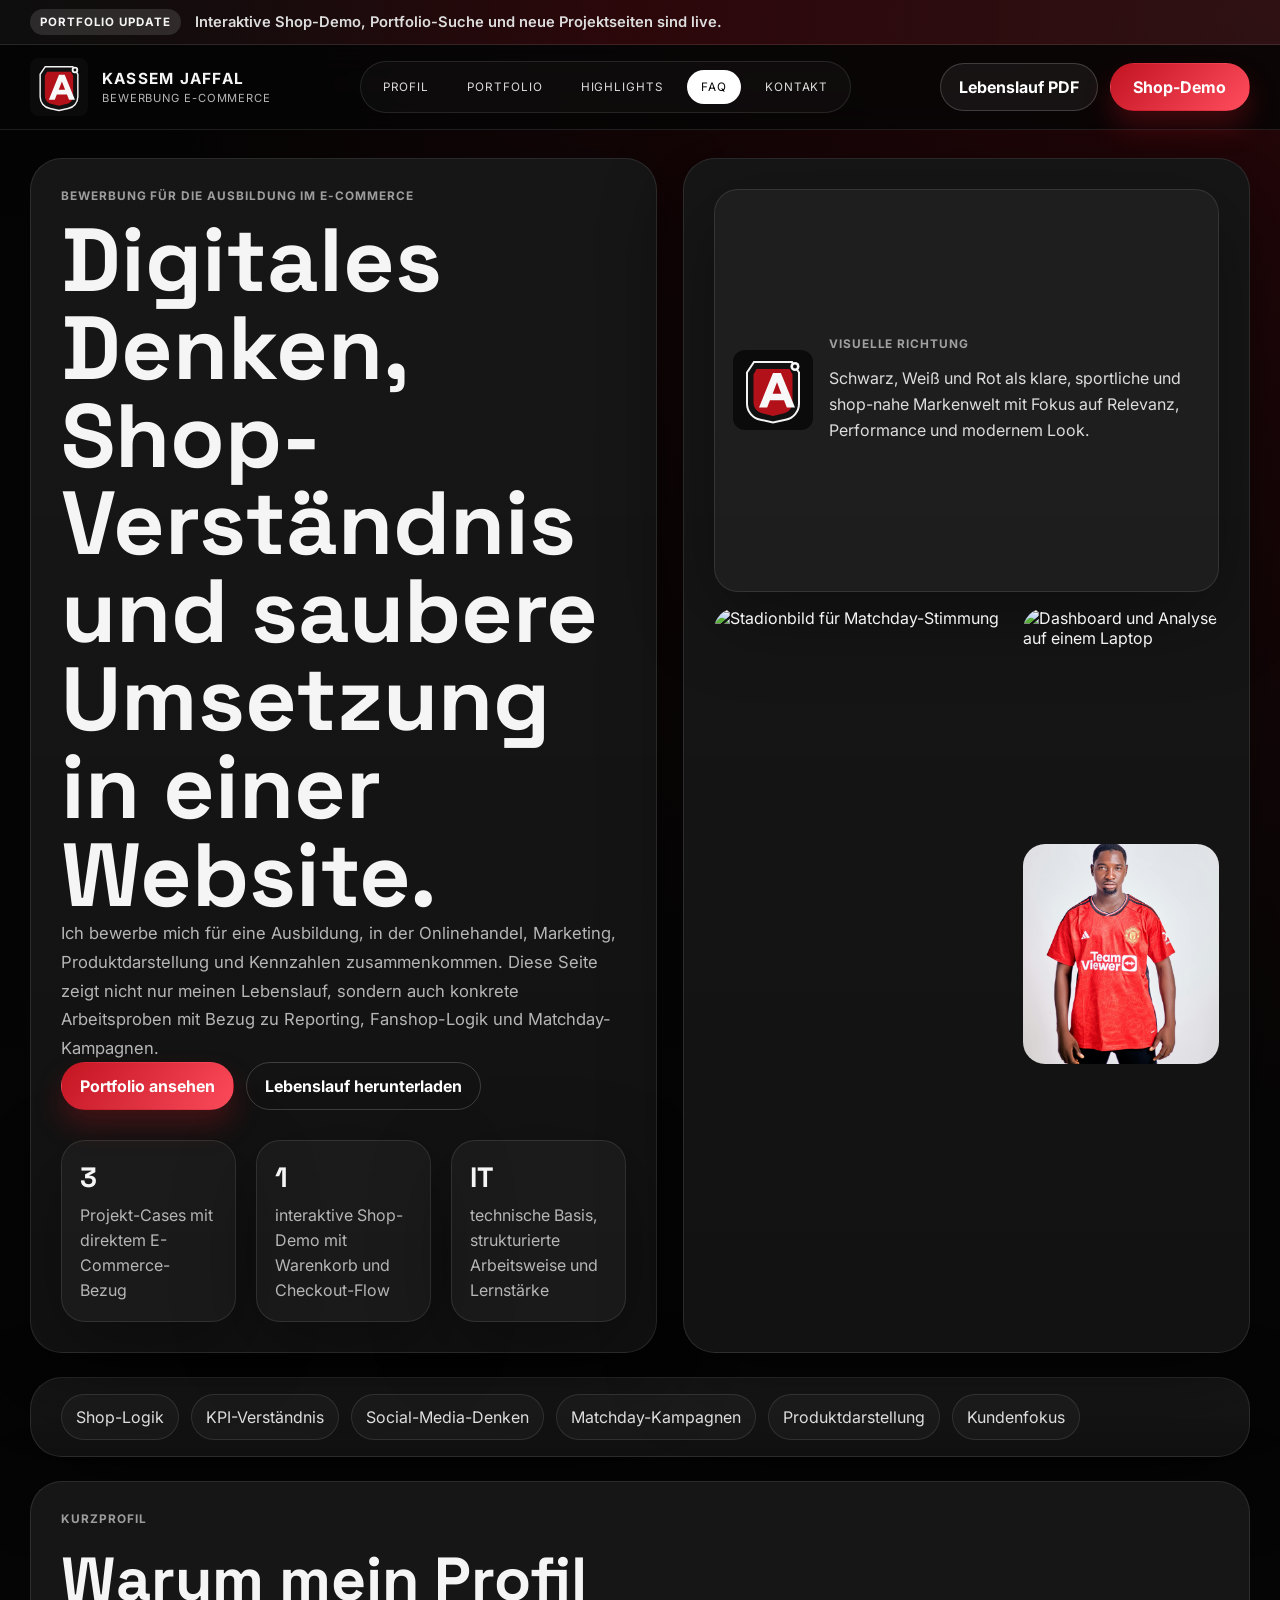
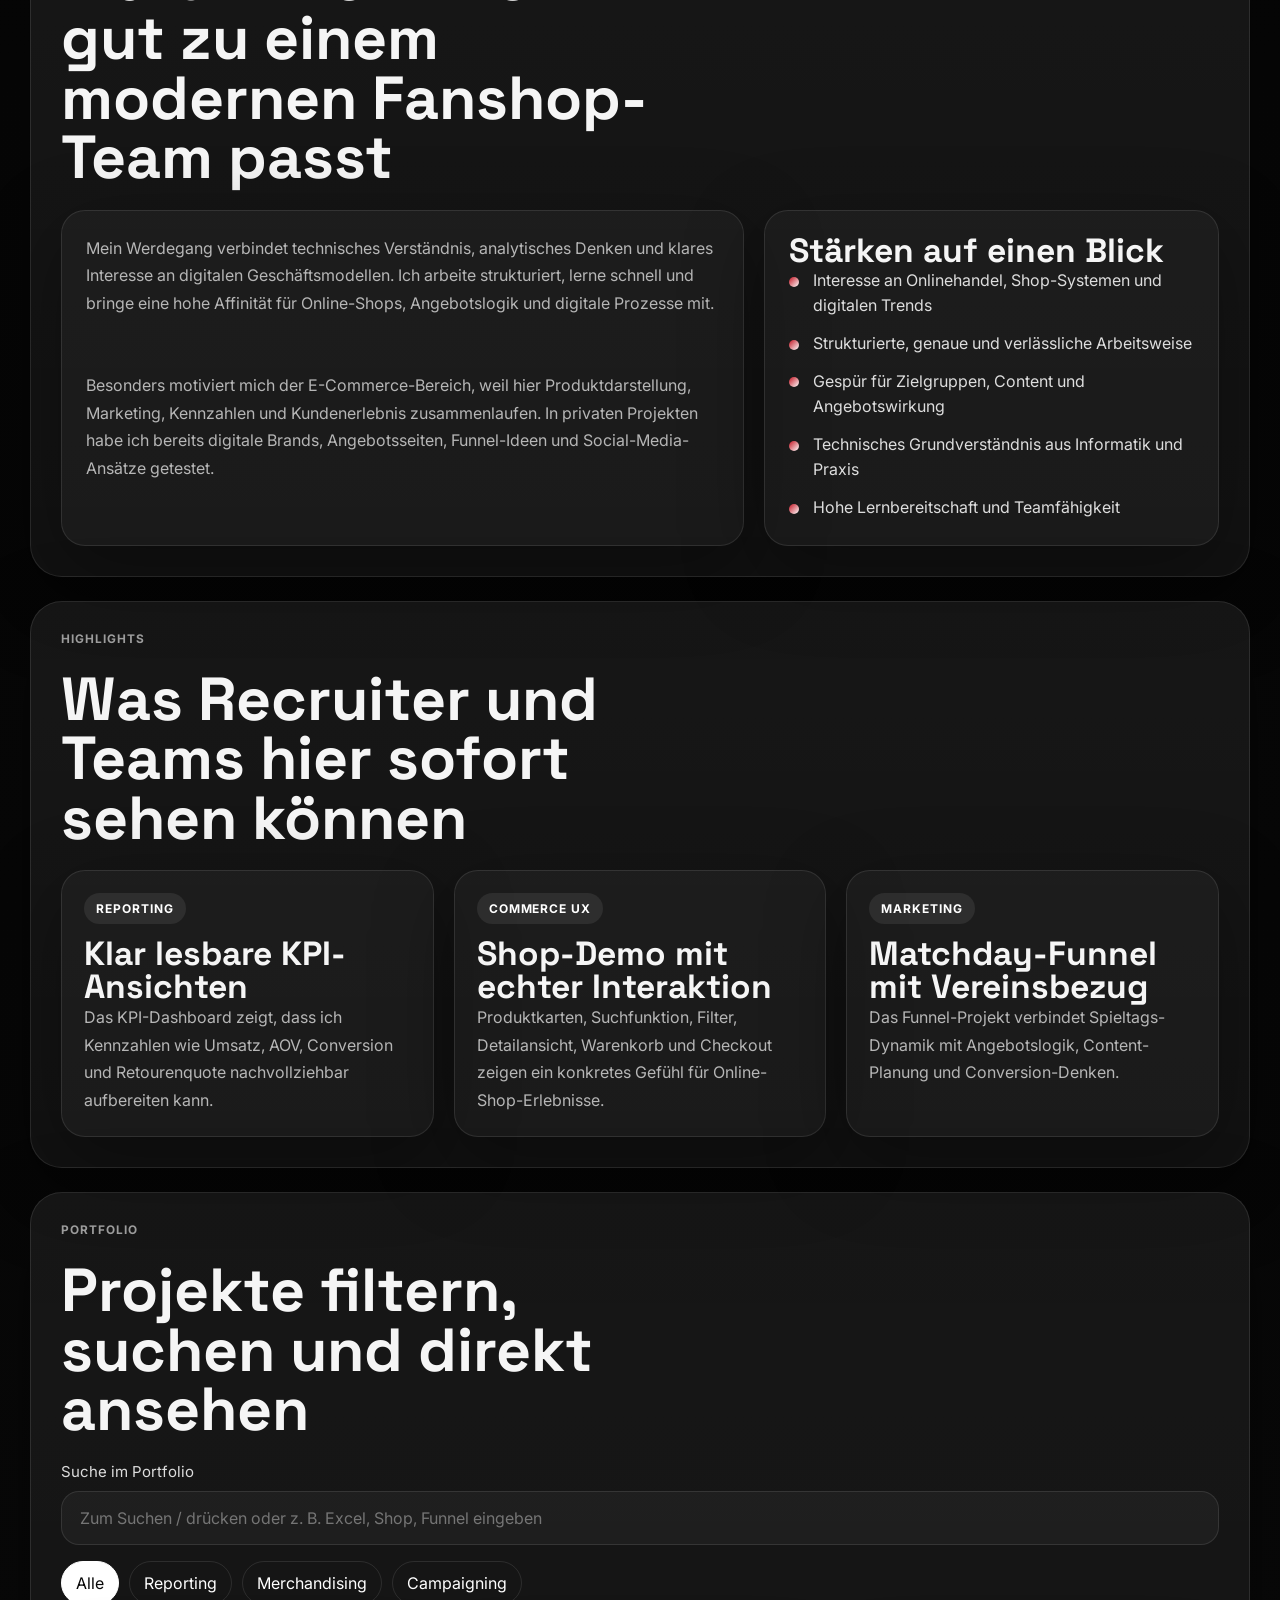
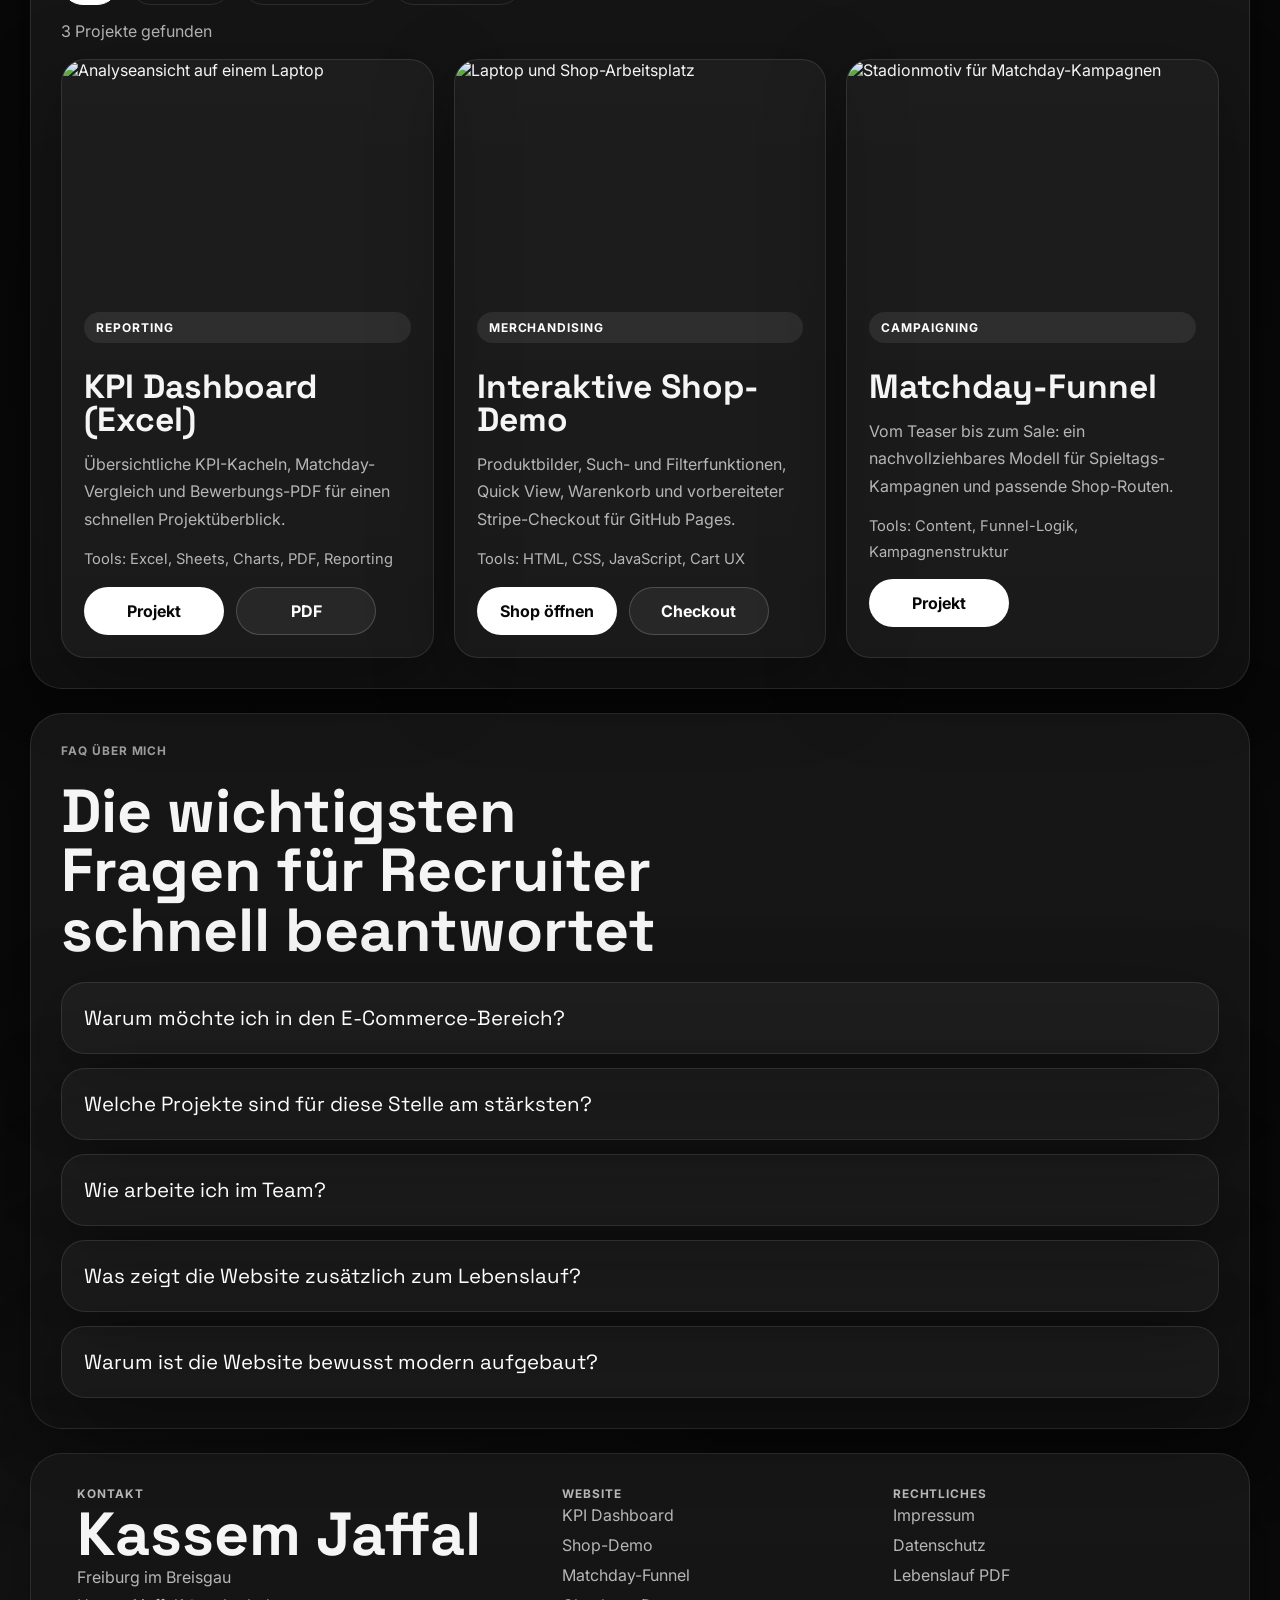
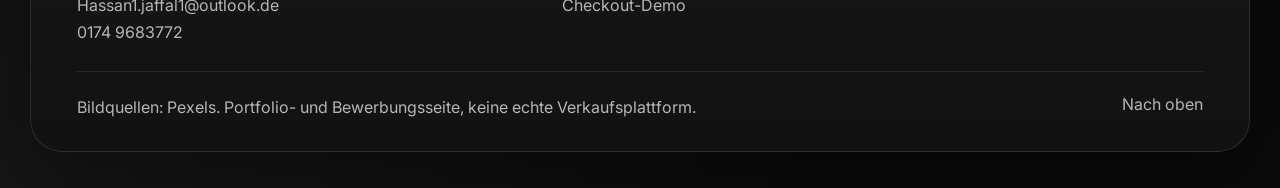
==== commit c5816378: "Polish portfolio site and add resume PDF" ====
--- a/index.html
+++ b/index.html
@@ -6,17 +6,24 @@
     <title>Kassem Jaffal | Bewerbung E-Commerce</title>
     <meta
       name="description"
-      content="Bewerbungswebsite von Kassem Jaffal fuer die Ausbildung im E-Commerce mit Portfolio, KPI-Dashboard, Matchday-Funnel und interaktiver Shop-Demo."
+      content="Bewerbungswebsite von Kassem Jaffal für die Ausbildung im E-Commerce mit KPI-Dashboard, Matchday-Funnel, interaktiver Shop-Demo und modernem Portfolio."
     />
     <link rel="stylesheet" href="styles.css" />
   </head>
   <body>
     <div class="scroll-progress" id="scrollProgress"></div>
 
+    <div class="announcement-bar">
+      <div class="announcement-bar__inner">
+        <span class="announcement-bar__label">Portfolio Update</span>
+        <strong id="announcementText">Interaktive Shop-Demo, Portfolio-Suche und neue Projektseiten sind live.</strong>
+      </div>
+    </div>
+
     <header class="site-header">
       <div class="site-header__inner">
         <a class="brand" href="#top" aria-label="Startseite">
-          <img src="assets/freiburg-mark.svg" alt="Abstrakte rot-schwarz-weisse Marke" />
+          <img src="assets/freiburg-mark.svg" alt="Rot-schwarz-weißes Signet" />
           <span>
             <strong>Kassem Jaffal</strong>
             <small>Bewerbung E-Commerce</small>
@@ -24,145 +31,156 @@
         </a>
 
         <nav class="site-nav" aria-label="Hauptnavigation">
-          <a href="#profil">Profil</a>
-          <a href="#projects">Portfolio</a>
-          <a href="#faq">FAQ</a>
-          <a href="#kontakt">Kontakt</a>
+          <a class="site-nav__link" href="#profil">Profil</a>
+          <a class="site-nav__link" href="#portfolio">Portfolio</a>
+          <a class="site-nav__link" href="#insights">Highlights</a>
+          <a class="site-nav__link" href="#faq">FAQ</a>
+          <a class="site-nav__link" href="#kontakt">Kontakt</a>
         </nav>
 
-        <a class="button button--primary" href="projects/mock-fanshop.html">Shop-Demo</a>
+        <div class="site-header__actions">
+          <a class="button button--secondary" href="downloads/Kassem_Jaffal_Lebenslauf.pdf">Lebenslauf PDF</a>
+          <a class="button button--primary" href="projects/mock-fanshop.html">Shop-Demo</a>
+        </div>
       </div>
     </header>
 
     <main id="top">
-      <section class="hero">
+      <section class="hero" data-section="hero">
         <div class="hero__copy">
-          <p class="eyebrow">Bewerbung fuer die Ausbildung im E-Commerce</p>
-          <h1>Digital denken. Sauber arbeiten. E-Commerce praxisnah umsetzen.</h1>
+          <p class="eyebrow">Bewerbung für die Ausbildung im E-Commerce</p>
+          <h1>Digitales Denken, Shop-Verständnis und saubere Umsetzung in einer Website.</h1>
           <p class="hero__lead">
-            Ich bewerbe mich fuer den Einstieg in ein Umfeld, in dem
-            Onlinehandel, Daten, Fan-Erlebnis und Marketing direkt
-            zusammenkommen. Mein technischer Hintergrund und meine privaten
-            E-Commerce-Projekte helfen mir dabei, schnell Verantwortung in einem
-            modernen Fanshop-Team zu uebernehmen.
+            Ich bewerbe mich für eine Ausbildung, in der Onlinehandel,
+            Marketing, Produktdarstellung und Kennzahlen zusammenkommen. Diese
+            Seite zeigt nicht nur meinen Lebenslauf, sondern auch konkrete
+            Arbeitsproben mit Bezug zu Reporting, Fanshop-Logik und Matchday-Kampagnen.
           </p>
 
           <div class="hero__actions">
-            <a class="button button--primary" href="#projects">Portfolio ansehen</a>
-            <a class="button button--ghost" href="lebenslauf_sc_freiburg.md">Lebenslauf</a>
+            <a class="button button--primary" href="#portfolio">Portfolio ansehen</a>
+            <a class="button button--ghost" href="downloads/Kassem_Jaffal_Lebenslauf.pdf">Lebenslauf herunterladen</a>
           </div>
 
           <div class="hero__facts">
             <article>
               <strong>3</strong>
-              <span>relevante Projekt-Cases</span>
+              <span>Projekt-Cases mit direktem E-Commerce-Bezug</span>
+            </article>
+            <article>
+              <strong>1</strong>
+              <span>interaktive Shop-Demo mit Warenkorb und Checkout-Flow</span>
             </article>
             <article>
               <strong>IT</strong>
-              <span>technische Basis und strukturierte Denkweise</span>
+              <span>technische Basis, strukturierte Arbeitsweise und Lernstärke</span>
             </article>
-            <article>
-              <strong>E-Com</strong>
-              <span>private Erfahrung mit Brand-, Shop- und Funnel-Themen</span>
-            </article>
           </div>
         </div>
 
         <div class="hero__visual">
-          <div class="hero__badge">
-            <img src="assets/freiburg-mark.svg" alt="Abstrakte Markengrafik" />
-            <span>Schwarz. Weiss. Rot. Klarer Fokus auf Performance und Fan-Erlebnis.</span>
+          <div class="hero__mark-card">
+            <img src="assets/freiburg-mark.svg" alt="Freiburg-inspiriertes Signet" />
+            <div>
+              <p class="eyebrow">Visuelle Richtung</p>
+              <p>Schwarz, Weiß und Rot als klare, sportliche und shop-nahe Markenwelt mit Fokus auf Relevanz, Performance und modernem Look.</p>
+            </div>
           </div>
 
           <div class="hero__gallery">
-            <img src="assets/matchday-funnel.jpg" alt="Stadion und Matchday-Stimmung" loading="lazy" />
-            <img src="assets/excel-kpi-dashboard.jpg" alt="KPI-Dashboard und Analyse" loading="lazy" />
+            <img src="assets/matchday-funnel.jpg" alt="Stadionbild für Matchday-Stimmung" loading="lazy" />
+            <img src="assets/excel-kpi-dashboard.jpg" alt="Dashboard und Analyse auf einem Laptop" loading="lazy" />
             <img src="assets/product-jersey.jpg" alt="Produktfoto eines roten Jerseys" loading="lazy" />
           </div>
         </div>
       </section>
 
-      <section class="section section--profile" id="profil">
+      <section class="section section--rail">
+        <div class="info-rail">
+          <span>Shop-Logik</span>
+          <span>KPI-Verständnis</span>
+          <span>Social-Media-Denken</span>
+          <span>Matchday-Kampagnen</span>
+          <span>Produktdarstellung</span>
+          <span>Kundenfokus</span>
+        </div>
+      </section>
+
+      <section class="section" id="profil" data-section="profil">
         <div class="section-heading">
           <p class="eyebrow">Kurzprofil</p>
-          <h2>Warum mein Profil gut zur Stelle passt</h2>
+          <h2>Warum mein Profil gut zu einem modernen Fanshop-Team passt</h2>
         </div>
 
         <div class="profile-grid">
           <article class="panel panel--wide">
             <p>
-              Mein Werdegang verbindet technisches Verstaendnis, analytisches
-              Arbeiten und klares Interesse an digitalen Geschaeftsmodellen. Ich
-              habe gelernt, Prozesse strukturiert anzugehen, mich schnell in
-              Tools einzuarbeiten und Aufgaben sauber zu Ende zu bringen.
+              Mein Werdegang verbindet technisches Verständnis, analytisches
+              Denken und klares Interesse an digitalen Geschäftsmodellen. Ich
+              arbeite strukturiert, lerne schnell und bringe eine hohe
+              Affinität für Online-Shops, Angebotslogik und digitale Prozesse mit.
             </p>
             <p>
               Besonders motiviert mich der E-Commerce-Bereich, weil hier
-              Produktdarstellung, Marketing, Kennzahlen und Kundenerlebnis direkt
-              zusammenlaufen. In eigenen Projekten habe ich bereits Inhalte,
-              Angebotsseiten, digitale Brands und Social-Media-Logiken getestet.
+              Produktdarstellung, Marketing, Kennzahlen und Kundenerlebnis
+              zusammenlaufen. In privaten Projekten habe ich bereits digitale
+              Brands, Angebotsseiten, Funnel-Ideen und Social-Media-Ansätze getestet.
             </p>
           </article>
 
           <aside class="panel">
-            <h3>Was ich mitbringe</h3>
+            <h3>Stärken auf einen Blick</h3>
             <ul class="check-list">
-              <li>Interesse an Online-Shops, Verkaufslogik und digitalen Trends</li>
-              <li>Strukturierte und genaue Arbeitsweise</li>
-              <li>Gespuer fuer Zielgruppen, Content und Angebotswirkung</li>
-              <li>Hohe Lernbereitschaft und Teamfaehigkeit</li>
-              <li>Technisches Grundverstaendnis aus Informatik und Praxis</li>
+              <li>Interesse an Onlinehandel, Shop-Systemen und digitalen Trends</li>
+              <li>Strukturierte, genaue und verlässliche Arbeitsweise</li>
+              <li>Gespür für Zielgruppen, Content und Angebotswirkung</li>
+              <li>Technisches Grundverständnis aus Informatik und Praxis</li>
+              <li>Hohe Lernbereitschaft und Teamfähigkeit</li>
             </ul>
           </aside>
         </div>
       </section>
 
-      <section class="section section--trajectory">
+      <section class="section" id="insights" data-section="insights">
         <div class="section-heading">
-          <p class="eyebrow">Werdegang</p>
-          <h2>Stationen, die mich auf E-Commerce vorbereiten</h2>
-        </div>
-
-        <div class="trajectory-grid">
-          <article class="trajectory-card">
-            <span class="trajectory-card__year">2022</span>
-            <h3>Praktikum bei Bechtle AG</h3>
-            <p>Einblicke in professionelle IT-Prozesse, sauberes Arbeiten und technische Strukturen.</p>
-          </article>
-
-          <article class="trajectory-card">
-            <span class="trajectory-card__year">2023</span>
-            <h3>Soziales Praktikum</h3>
-            <p>Verantwortung, Kommunikation, Teamverhalten und verlässlicher Umgang mit Menschen.</p>
-          </article>
-
-          <article class="trajectory-card">
-            <span class="trajectory-card__year">2025</span>
-            <h3>Abitur am Wentzinger Gymnasium</h3>
-            <p>Analytisches Denken, selbststaendige Organisation und hohe Lernfaehigkeit.</p>
-          </article>
-
-          <article class="trajectory-card">
-            <span class="trajectory-card__year">laufend</span>
-            <h3>Private E-Commerce-Projekte</h3>
-            <p>Digitale Brands, Social Media Marketing, Angebotsseiten, Funnel-Logik und Performance-Denken.</p>
-          </article>
-        </div>
-      </section>
-
-      <section class="section section--portfolio" id="projects">
+          <p class="eyebrow">Highlights</p>
+          <h2>Was Recruiter und Teams hier sofort sehen können</h2>
+        </div>
+
+        <div class="insight-grid">
+          <article class="insight-card">
+            <span class="insight-card__kicker">Reporting</span>
+            <h3>Klar lesbare KPI-Ansichten</h3>
+            <p>Das KPI-Dashboard zeigt, dass ich Kennzahlen wie Umsatz, AOV, Conversion und Retourenquote nachvollziehbar aufbereiten kann.</p>
+          </article>
+
+          <article class="insight-card">
+            <span class="insight-card__kicker">Commerce UX</span>
+            <h3>Shop-Demo mit echter Interaktion</h3>
+            <p>Produktkarten, Suchfunktion, Filter, Detailansicht, Warenkorb und Checkout zeigen ein konkretes Gefühl für Online-Shop-Erlebnisse.</p>
+          </article>
+
+          <article class="insight-card">
+            <span class="insight-card__kicker">Marketing</span>
+            <h3>Matchday-Funnel mit Vereinsbezug</h3>
+            <p>Das Funnel-Projekt verbindet Spieltags-Dynamik mit Angebotslogik, Content-Planung und Conversion-Denken.</p>
+          </article>
+        </div>
+      </section>
+
+      <section class="section" id="portfolio" data-section="portfolio">
         <div class="section-heading">
           <p class="eyebrow">Portfolio</p>
-          <h2>Projekte gezielt nach Thema durchsuchen</h2>
+          <h2>Projekte filtern, suchen und direkt ansehen</h2>
         </div>
 
         <div class="portfolio-toolbar">
           <label class="search-field" for="portfolioSearch">
-            <span>Suche</span>
+            <span>Suche im Portfolio</span>
             <input
               id="portfolioSearch"
               type="search"
-              placeholder="z. B. Excel, Shop, Funnel, Marketing, Daten"
+              placeholder="Zum Suchen / drücken oder z. B. Excel, Shop, Funnel eingeben"
               autocomplete="off"
             />
           </label>
@@ -181,14 +199,14 @@
           <article
             class="portfolio-card"
             data-category="reporting"
-            data-search="excel kpi dashboard reporting daten analyse conversion aov retouren matchday"
+            data-search="excel kpi dashboard reporting daten analyse conversion aov retouren matchday reporting pdf excel"
           >
-            <img src="assets/excel-kpi-dashboard.jpg" alt="Dashboard-Ansicht auf einem Laptop" loading="lazy" />
+            <img src="assets/excel-kpi-dashboard.jpg" alt="Analyseansicht auf einem Laptop" loading="lazy" />
             <div class="portfolio-card__body">
               <span class="portfolio-card__tag">Reporting</span>
               <h3>KPI Dashboard (Excel)</h3>
-              <p>Umsatz, AOV, Conversion, Retourenquote und Matchday-Vergleich in einer verstaendlichen KPI-Ansicht.</p>
-              <p class="portfolio-card__meta">Tools: Excel/Sheets, Charts, Reporting</p>
+              <p>Übersichtliche KPI-Kacheln, Matchday-Vergleich und Bewerbungs-PDF für einen schnellen Projektüberblick.</p>
+              <p class="portfolio-card__meta">Tools: Excel, Sheets, Charts, PDF, Reporting</p>
               <div class="portfolio-card__actions">
                 <a class="button button--card" href="projects/kpi-dashboard.html">Projekt</a>
                 <a class="button button--secondary" href="downloads/SCF_Ecommerce_KPI_Dashboard.pdf">PDF</a>
@@ -199,16 +217,16 @@
           <article
             class="portfolio-card"
             data-category="merchandising"
-            data-search="mock fanshop shop merchandising produktdarstellung produkttexte warenkorb checkout stripe demo"
+            data-search="shop demo fanshop merchandising checkout stripe warenkorb produktseiten filter suche"
           >
-            <img src="assets/mock-fanshop.jpg" alt="Shop-orientierter Laptop-Arbeitsplatz" loading="lazy" />
+            <img src="assets/mock-fanshop.jpg" alt="Laptop und Shop-Arbeitsplatz" loading="lazy" />
             <div class="portfolio-card__body">
               <span class="portfolio-card__tag">Merchandising</span>
               <h3>Interaktive Shop-Demo</h3>
-              <p>Produktkarten, anklickbare Details, Warenkorb, Checkout-Seite und Stripe-Vorbereitung fuer GitHub Pages.</p>
-              <p class="portfolio-card__meta">Tools: HTML, CSS, JS, Cart UX</p>
+              <p>Produktbilder, Such- und Filterfunktionen, Quick View, Warenkorb und vorbereiteter Stripe-Checkout für GitHub Pages.</p>
+              <p class="portfolio-card__meta">Tools: HTML, CSS, JavaScript, Cart UX</p>
               <div class="portfolio-card__actions">
-                <a class="button button--card" href="projects/mock-fanshop.html">Projekt</a>
+                <a class="button button--card" href="projects/mock-fanshop.html">Shop öffnen</a>
                 <a class="button button--secondary" href="projects/checkout.html">Checkout</a>
               </div>
             </div>
@@ -217,13 +235,13 @@
           <article
             class="portfolio-card"
             data-category="campaigning"
-            data-search="matchday funnel content social media kampagne traffic click sale angebot"
+            data-search="matchday funnel content social media kampagne traffic click sale angebot shop route"
           >
-            <img src="assets/matchday-funnel.jpg" alt="Stadionmotiv fuer Matchday-Kampagnen" loading="lazy" />
+            <img src="assets/matchday-funnel.jpg" alt="Stadionmotiv für Matchday-Kampagnen" loading="lazy" />
             <div class="portfolio-card__body">
               <span class="portfolio-card__tag">Campaigning</span>
               <h3>Matchday-Funnel</h3>
-              <p>Von Pre-Match-Content bis Conversion: ein Kampagnenmodell fuer Aktionen rund um Heimspiele.</p>
+              <p>Vom Teaser bis zum Sale: ein nachvollziehbares Modell für Spieltags-Kampagnen und passende Shop-Routen.</p>
               <p class="portfolio-card__meta">Tools: Content, Funnel-Logik, Kampagnenstruktur</p>
               <div class="portfolio-card__actions">
                 <a class="button button--card" href="projects/matchday-funnel.html">Projekt</a>
@@ -232,31 +250,31 @@
           </article>
         </div>
 
-        <p class="empty-state" id="portfolioEmptyState" hidden>Keine Projekte passen zu deiner Suche.</p>
-      </section>
-
-      <section class="section section--faq" id="faq">
+        <p class="empty-state" id="portfolioEmptyState" hidden>Keine Projekte passen zur aktuellen Suche.</p>
+      </section>
+
+      <section class="section" id="faq" data-section="faq">
         <div class="section-heading">
-          <p class="eyebrow">FAQ ueber mich</p>
-          <h2>Die wichtigsten Fragen kurz beantwortet</h2>
-        </div>
-
-        <div class="faq-list" id="faqList">
-          <article class="faq-item">
-            <button class="faq-trigger" type="button" aria-expanded="false">
-              Warum moechte ich in den E-Commerce-Bereich?
-            </button>
-            <div class="faq-content" hidden>
-              <p>Weil mich die Verbindung aus Produkt, Shop, Marketing, Daten und Kundenerlebnis besonders reizt. Genau dort kann ich Technik und digitales Denken praktisch einsetzen.</p>
-            </div>
-          </article>
-
-          <article class="faq-item">
-            <button class="faq-trigger" type="button" aria-expanded="false">
-              Welche Projekte sind fuer die Stelle am relevantesten?
-            </button>
-            <div class="faq-content" hidden>
-              <p>Das KPI-Dashboard zeigt Zahlenverstaendnis, die Shop-Demo zeigt Produkt- und Shop-Logik, und der Matchday-Funnel zeigt Marketing-Denken mit direktem Bezug zum Vereinsumfeld.</p>
+          <p class="eyebrow">FAQ über mich</p>
+          <h2>Die wichtigsten Fragen für Recruiter schnell beantwortet</h2>
+        </div>
+
+        <div class="faq-list">
+          <article class="faq-item">
+            <button class="faq-trigger" type="button" aria-expanded="false">
+              Warum möchte ich in den E-Commerce-Bereich?
+            </button>
+            <div class="faq-content" hidden>
+              <p>Weil mich die Verbindung aus Produkt, Shop, Marketing, Daten und Kundenerlebnis besonders reizt. Genau dort kann ich Technik, Struktur und Lernbereitschaft praktisch einsetzen.</p>
+            </div>
+          </article>
+
+          <article class="faq-item">
+            <button class="faq-trigger" type="button" aria-expanded="false">
+              Welche Projekte sind für diese Stelle am stärksten?
+            </button>
+            <div class="faq-content" hidden>
+              <p>Das KPI-Dashboard zeigt Zahlenverständnis, die Shop-Demo zeigt Produkt- und Shop-Logik und der Matchday-Funnel zeigt Marketing-Denken mit direktem Bezug zum Vereinsumfeld.</p>
             </div>
           </article>
 
@@ -265,25 +283,25 @@
               Wie arbeite ich im Team?
             </button>
             <div class="faq-content" hidden>
-              <p>Ich arbeite ruhig, strukturiert und zuverlaessig. Mir ist wichtig, Aufgaben klar zu verstehen, sauber umzusetzen und Informationen transparent weiterzugeben.</p>
-            </div>
-          </article>
-
-          <article class="faq-item">
-            <button class="faq-trigger" type="button" aria-expanded="false">
-              Was bringe ich fuer ein Fanshop-Team direkt mit?
-            </button>
-            <div class="faq-content" hidden>
-              <p>Digitale Affinitaet, Interesse an Shops und Kampagnen, Gespuer fuer Angebotsdarstellung, Motivation fuer Kennzahlen und die Bereitschaft, mich schnell in operative E-Commerce-Prozesse einzuarbeiten.</p>
-            </div>
-          </article>
-
-          <article class="faq-item">
-            <button class="faq-trigger" type="button" aria-expanded="false">
-              Warum passt die Website zum Lebenslauf?
-            </button>
-            <div class="faq-content" hidden>
-              <p>Die Website zeigt nicht nur Text, sondern konkrete Arbeitsproben. Das macht meine Motivation und meine private E-Commerce-Praxis fuer Recruiter sofort nachvollziehbar.</p>
+              <p>Ruhig, strukturiert und zuverlässig. Mir ist wichtig, Aufgaben klar zu verstehen, sauber umzusetzen und Informationen transparent weiterzugeben.</p>
+            </div>
+          </article>
+
+          <article class="faq-item">
+            <button class="faq-trigger" type="button" aria-expanded="false">
+              Was zeigt die Website zusätzlich zum Lebenslauf?
+            </button>
+            <div class="faq-content" hidden>
+              <p>Sie zeigt echte Arbeitsproben und Denkweisen: Reporting, Shop-Aufbau, Produktdarstellung, Funnel-Logik, Such- und Filterfunktionen, Warenkorb und rechtliche Seiten.</p>
+            </div>
+          </article>
+
+          <article class="faq-item">
+            <button class="faq-trigger" type="button" aria-expanded="false">
+              Warum ist die Website bewusst modern aufgebaut?
+            </button>
+            <div class="faq-content" hidden>
+              <p>Weil die Stelle stark in die digitale Welt eines Fanshops hineinführt. Ein moderner, sauberer Auftritt zeigt, dass ich Plattformen, Nutzerführung und digitales Storytelling ernst nehme.</p>
             </div>
           </article>
         </div>
@@ -301,25 +319,27 @@
         </div>
 
         <div>
+          <p class="eyebrow">Website</p>
+          <ul class="footer-links">
+            <li><a href="projects/kpi-dashboard.html">KPI Dashboard</a></li>
+            <li><a href="projects/mock-fanshop.html">Shop-Demo</a></li>
+            <li><a href="projects/matchday-funnel.html">Matchday-Funnel</a></li>
+            <li><a href="projects/checkout.html">Checkout-Demo</a></li>
+          </ul>
+        </div>
+
+        <div>
           <p class="eyebrow">Rechtliches</p>
           <ul class="footer-links">
             <li><a href="legal/impressum.html">Impressum</a></li>
             <li><a href="legal/datenschutz.html">Datenschutz</a></li>
+            <li><a href="downloads/Kassem_Jaffal_Lebenslauf.pdf">Lebenslauf PDF</a></li>
           </ul>
         </div>
-
-        <div>
-          <p class="eyebrow">Projektlinks</p>
-          <ul class="footer-links">
-            <li><a href="projects/kpi-dashboard.html">KPI Dashboard</a></li>
-            <li><a href="projects/mock-fanshop.html">Shop-Demo</a></li>
-            <li><a href="projects/matchday-funnel.html">Matchday-Funnel</a></li>
-          </ul>
-        </div>
       </div>
 
       <div class="site-footer__meta">
-        <p>Bildquellen: Pexels. Nicht-kommerzielle Bewerbungs- und Portfolioseite.</p>
+        <p>Bildquellen: Pexels. Portfolio- und Bewerbungsseite, keine echte Verkaufsplattform.</p>
         <a class="back-to-top" href="#top">Nach oben</a>
       </div>
     </footer>
--- a/styles.css
+++ b/styles.css
@@ -1,23 +1,27 @@
+@import url("https://fonts.googleapis.com/css2?family=Inter:wght@400;500;600;700;800&family=Space+Grotesk:wght@500;700&display=swap");
+
 :root {
-  --bg: #050505;
-  --bg-soft: #0f0f0f;
+  --bg: #060606;
+  --bg-soft: #0d0d0d;
   --panel: #121212;
   --panel-soft: #171717;
-  --surface: rgba(255, 255, 255, 0.04);
+  --surface: rgba(255, 255, 255, 0.045);
+  --surface-strong: rgba(255, 255, 255, 0.08);
   --line: rgba(255, 255, 255, 0.1);
+  --line-strong: rgba(255, 255, 255, 0.18);
   --text: #f5f5f5;
-  --muted: #b3b3b3;
-  --muted-strong: #d6d6d6;
-  --accent: #c2121f;
-  --accent-soft: #ff4655;
+  --muted: #b6b6b6;
+  --muted-strong: #dddddd;
+  --accent: #c31422;
+  --accent-soft: #ff4d5d;
   --white: #ffffff;
-  --shadow: 0 24px 80px rgba(0, 0, 0, 0.35);
+  --shadow: 0 24px 80px rgba(0, 0, 0, 0.34);
   --radius-xl: 32px;
   --radius-lg: 24px;
   --radius-md: 18px;
   --site-width: min(1220px, calc(100% - 32px));
-  --title-font: "Aptos Narrow", "Arial Narrow", "Franklin Gothic Medium", "Helvetica Neue", sans-serif;
-  --body-font: "Segoe UI", "Helvetica Neue", Arial, sans-serif;
+  --title-font: "Space Grotesk", sans-serif;
+  --body-font: "Inter", sans-serif;
 }
 
 * {
@@ -33,9 +37,9 @@
   font-family: var(--body-font);
   color: var(--text);
   background:
-    radial-gradient(circle at top right, rgba(194, 18, 31, 0.18), transparent 24%),
-    radial-gradient(circle at bottom left, rgba(255, 255, 255, 0.06), transparent 18%),
-    linear-gradient(180deg, #020202 0%, #0a0a0a 100%);
+    radial-gradient(circle at top right, rgba(195, 20, 34, 0.18), transparent 22%),
+    radial-gradient(circle at bottom left, rgba(255, 255, 255, 0.05), transparent 16%),
+    linear-gradient(180deg, #040404 0%, #0a0a0a 100%);
 }
 
 img {
@@ -54,7 +58,7 @@
 
 .scroll-progress {
   position: fixed;
-  z-index: 50;
+  z-index: 70;
   top: 0;
   left: 0;
   width: 0;
@@ -62,22 +66,58 @@
   background: linear-gradient(90deg, var(--accent), var(--white));
 }
 
+.announcement-bar {
+  border-bottom: 1px solid var(--line);
+  background: linear-gradient(90deg, rgba(255, 255, 255, 0.04), rgba(195, 20, 34, 0.14), rgba(255, 255, 255, 0.04));
+}
+
+.announcement-bar__inner,
+.site-header__inner,
+.hero,
+.section,
+.site-footer__inner,
+.site-footer__meta {
+  width: var(--site-width);
+  margin-inline: auto;
+}
+
+.announcement-bar__inner {
+  display: flex;
+  align-items: center;
+  gap: 14px;
+  min-height: 44px;
+}
+
+.announcement-bar__label,
+.eyebrow,
+.brand small,
+.brand strong,
+.site-nav__link {
+  letter-spacing: 0.08em;
+  text-transform: uppercase;
+}
+
+.announcement-bar__label {
+  padding: 6px 10px;
+  border-radius: 999px;
+  background: rgba(255, 255, 255, 0.12);
+  font-size: 0.72rem;
+  font-weight: 700;
+}
+
+.announcement-bar strong {
+  color: var(--muted-strong);
+  font-size: 0.92rem;
+  font-weight: 600;
+}
+
 .site-header {
   position: sticky;
   top: 0;
-  z-index: 40;
+  z-index: 60;
+  border-bottom: 1px solid var(--line);
   backdrop-filter: blur(18px);
-  background: rgba(5, 5, 5, 0.78);
-  border-bottom: 1px solid var(--line);
-}
-
-.site-header__inner,
-.site-footer__inner,
-.site-footer__meta,
-.hero,
-.section {
-  width: var(--site-width);
-  margin-inline: auto;
+  background: rgba(6, 6, 6, 0.8);
 }
 
 .site-header__inner {
@@ -85,7 +125,7 @@
   align-items: center;
   justify-content: space-between;
   gap: 18px;
-  min-height: 80px;
+  min-height: 84px;
 }
 
 .brand {
@@ -96,20 +136,13 @@
 }
 
 .brand img {
-  width: 56px;
-  height: 56px;
+  width: 58px;
+  height: 58px;
 }
 
 .brand span {
   display: grid;
-  gap: 2px;
-}
-
-.brand strong,
-.brand small,
-.eyebrow {
-  letter-spacing: 0.08em;
-  text-transform: uppercase;
+  gap: 3px;
 }
 
 .brand strong {
@@ -118,30 +151,47 @@
 
 .brand small {
   color: var(--muted);
-  font-size: 0.72rem;
+  font-size: 0.7rem;
 }
 
 .site-nav {
   display: flex;
   align-items: center;
-  gap: 18px;
-}
-
-.site-nav a {
+  gap: 10px;
+  padding: 8px;
+  border: 1px solid var(--line);
+  border-radius: 999px;
+  background: rgba(255, 255, 255, 0.03);
+}
+
+.site-nav__link {
+  padding: 10px 14px;
+  border-radius: 999px;
   color: var(--muted-strong);
+  font-size: 0.73rem;
   text-decoration: none;
 }
 
-.site-nav a:hover,
-.footer-links a:hover,
-.back-to-top:hover,
-.site-footer a:hover {
-  color: var(--white);
+.site-nav__link:hover,
+.site-nav__link.is-active {
+  background: var(--white);
+  color: #070707;
+}
+
+.site-header__actions,
+.hero__actions,
+.portfolio-card__actions {
+  display: flex;
+  flex-wrap: wrap;
+  gap: 12px;
 }
 
 .button,
 .chip,
-.faq-trigger {
+.faq-trigger,
+.trajectory-card,
+.portfolio-card,
+.insight-card {
   transition:
     transform 180ms ease,
     background-color 180ms ease,
@@ -154,83 +204,77 @@
   display: inline-flex;
   align-items: center;
   justify-content: center;
-  min-width: 136px;
+  min-width: 140px;
   padding: 13px 18px;
+  border: 1px solid transparent;
   border-radius: 999px;
-  border: 1px solid transparent;
   text-decoration: none;
   font-weight: 700;
 }
 
 .button:hover,
 .chip:hover,
-.faq-trigger:hover {
-  transform: translateY(-1px);
+.faq-trigger:hover,
+.trajectory-card:hover,
+.portfolio-card:hover,
+.insight-card:hover {
+  transform: translateY(-2px);
 }
 
 .button--primary,
 .download-link {
   color: var(--white);
   background: linear-gradient(135deg, var(--accent), var(--accent-soft));
-  box-shadow: 0 14px 28px rgba(194, 18, 31, 0.28);
+  box-shadow: 0 16px 28px rgba(195, 20, 34, 0.28);
+}
+
+.button--secondary {
+  border-color: var(--line-strong);
+  background: rgba(255, 255, 255, 0.06);
+  color: var(--white);
 }
 
 .button--ghost {
-  border-color: rgba(255, 255, 255, 0.2);
+  border-color: var(--line-strong);
   background: transparent;
   color: var(--white);
 }
 
 .button--card {
-  color: var(--white);
   background: var(--white);
   color: #080808;
 }
 
-.button--secondary {
-  border-color: rgba(255, 255, 255, 0.16);
-  background: rgba(255, 255, 255, 0.06);
-  color: var(--white);
-}
-
 .hero {
   display: grid;
   grid-template-columns: 1.05fr 0.95fr;
   gap: 26px;
-  padding: 30px 0 0;
-}
-
-.hero__copy,
-.hero__visual,
-.panel,
-.trajectory-card,
-.portfolio-card,
-.section,
-.faq-item,
-.site-footer,
-.hero__badge {
-  border: 1px solid var(--line);
-  box-shadow: var(--shadow);
+  padding: 28px 0 0;
 }
 
 .hero__copy,
 .hero__visual,
 .section,
 .site-footer {
+  border: 1px solid var(--line);
   border-radius: var(--radius-xl);
   background:
     linear-gradient(180deg, rgba(255, 255, 255, 0.04), rgba(255, 255, 255, 0.02)),
     var(--bg-soft);
-}
-
-.hero__copy {
-  padding: 34px;
+  box-shadow: var(--shadow);
+}
+
+.hero__copy,
+.hero__visual,
+.section,
+.site-footer {
+  padding: 30px;
 }
 
 .eyebrow {
   margin: 0 0 14px;
-  color: rgba(255, 255, 255, 0.56);
-  font-size: 0.76rem;
+  color: rgba(255, 255, 255, 0.58);
+  font-size: 0.74rem;
   font-weight: 700;
 }
 
@@ -240,26 +284,27 @@
 h4 {
   margin: 0;
   font-family: var(--title-font);
-  line-height: 0.96;
+  line-height: 0.98;
 }
 
 h1 {
-  max-width: 11ch;
-  font-size: clamp(3.6rem, 8vw, 6.6rem);
+  max-width: 12ch;
+  font-size: clamp(3.2rem, 7vw, 6.1rem);
 }
 
 h2 {
   max-width: 16ch;
-  font-size: clamp(2.2rem, 5vw, 4rem);
+  font-size: clamp(2.15rem, 5vw, 3.8rem);
 }
 
 h3 {
-  font-size: clamp(1.7rem, 3vw, 2.4rem);
+  font-size: clamp(1.45rem, 2.8vw, 2.1rem);
 }
 
 .hero__lead,
 .panel p,
 .trajectory-card p,
+.insight-card p,
 .portfolio-card p,
 .faq-content p,
 .site-footer p {
@@ -268,67 +313,77 @@
   line-height: 1.72;
 }
 
-.hero__actions,
-.portfolio-card__actions {
-  display: flex;
-  flex-wrap: wrap;
-  gap: 12px;
-}
-
-.hero__actions {
-  margin-top: 28px;
+.hero__lead {
+  max-width: 58ch;
+  font-size: 1.04rem;
+}
+
+.hero__facts,
+.profile-grid,
+.insight-grid,
+.trajectory-grid,
+.portfolio-grid,
+.site-footer__inner {
+  display: grid;
+  gap: 20px;
 }
 
 .hero__facts {
-  display: grid;
   grid-template-columns: repeat(3, minmax(0, 1fr));
-  gap: 14px;
   margin-top: 30px;
+}
+
+.hero__facts article,
+.hero__mark-card,
+.panel,
+.trajectory-card,
+.insight-card,
+.portfolio-card,
+.faq-item {
+  border: 1px solid var(--line);
+  border-radius: var(--radius-lg);
+  background: rgba(255, 255, 255, 0.035);
+  box-shadow: var(--shadow);
 }
 
 .hero__facts article {
   padding: 18px;
-  border-radius: var(--radius-md);
-  background: rgba(255, 255, 255, 0.04);
 }
 
 .hero__facts strong {
   display: block;
   margin-bottom: 8px;
   font-family: var(--title-font);
-  font-size: 1.7rem;
+  font-size: 1.75rem;
 }
 
 .hero__facts span {
   color: var(--muted);
-  font-size: 0.94rem;
-  line-height: 1.5;
+  line-height: 1.55;
 }
 
 .hero__visual {
   display: grid;
   gap: 16px;
-  padding: 22px;
-}
-
-.hero__badge {
+}
+
+.hero__mark-card {
   display: grid;
   grid-template-columns: auto 1fr;
   gap: 16px;
   align-items: center;
-  padding: 20px;
-  border-radius: var(--radius-lg);
-  background: rgba(255, 255, 255, 0.04);
-}
-
-.hero__badge img {
-  width: 76px;
-  height: 76px;
-}
-
-.hero__badge span {
+  padding: 18px;
+}
+
+.hero__mark-card img {
+  width: 80px;
+  height: 80px;
+}
+
+.hero__mark-card p:last-child {
+  margin: 0;
   color: var(--muted-strong);
-  line-height: 1.62;
+  line-height: 1.64;
 }
 
 .hero__gallery {
@@ -342,7 +397,7 @@
   width: 100%;
   height: 100%;
   object-fit: cover;
-  border-radius: var(--radius-lg);
+  border-radius: 22px;
 }
 
 .hero__gallery img:first-child {
@@ -351,7 +406,24 @@
 
 .section {
   margin-top: 24px;
-  padding: 32px;
+}
+
+.section--rail {
+  padding: 16px 30px;
+}
+
+.info-rail {
+  display: flex;
+  flex-wrap: wrap;
+  gap: 12px;
+}
+
+.info-rail span {
+  padding: 12px 14px;
+  border: 1px solid var(--line);
+  border-radius: 999px;
+  color: var(--muted-strong);
+  background: rgba(255, 255, 255, 0.03);
 }
 
 .section-heading {
@@ -360,22 +432,12 @@
   margin-bottom: 22px;
 }
 
-.profile-grid,
-.trajectory-grid,
-.portfolio-grid,
-.site-footer__inner {
-  display: grid;
-  gap: 20px;
-}
-
 .profile-grid {
   grid-template-columns: 1.2fr 0.8fr;
 }
 
 .panel {
   padding: 24px;
-  border-radius: var(--radius-lg);
-  background: rgba(255, 255, 255, 0.03);
 }
 
 .panel--wide {
@@ -399,7 +461,7 @@
   position: relative;
   padding-left: 24px;
   color: var(--muted-strong);
-  line-height: 1.62;
+  line-height: 1.6;
 }
 
 .check-list li::before {
@@ -413,23 +475,18 @@
   background: linear-gradient(135deg, var(--accent), var(--white));
 }
 
+.insight-grid,
 .trajectory-grid,
 .portfolio-grid {
   grid-template-columns: repeat(3, minmax(0, 1fr));
 }
 
-.trajectory-card,
-.portfolio-card,
-.faq-item {
-  overflow: hidden;
-  border-radius: var(--radius-lg);
-  background: rgba(255, 255, 255, 0.03);
-}
-
+.insight-card,
 .trajectory-card {
   padding: 22px;
 }
 
+.insight-card__kicker,
 .trajectory-card__year,
 .portfolio-card__tag {
   display: inline-flex;
@@ -438,7 +495,7 @@
   border-radius: 999px;
   background: rgba(255, 255, 255, 0.08);
   color: var(--white);
-  font-size: 0.76rem;
+  font-size: 0.75rem;
   font-weight: 700;
   letter-spacing: 0.08em;
   text-transform: uppercase;
@@ -447,7 +504,6 @@
 .portfolio-toolbar {
   display: grid;
   gap: 16px;
-  align-items: end;
   margin-bottom: 16px;
 }
 
@@ -472,8 +528,8 @@
 }
 
 .search-field input:focus {
-  border-color: rgba(255, 255, 255, 0.3);
-  box-shadow: 0 0 0 4px rgba(255, 255, 255, 0.05);
+  border-color: rgba(255, 255, 255, 0.28);
+  box-shadow: 0 0 0 4px rgba(255, 255, 255, 0.04);
 }
 
 .filter-chips {
@@ -486,12 +542,13 @@
   padding: 11px 14px;
   border: 1px solid var(--line);
   border-radius: 999px;
+  background: transparent;
   color: var(--white);
-  background: transparent;
   cursor: pointer;
 }
 
 .chip.is-active {
+  border-color: var(--white);
   background: var(--white);
   color: #080808;
 }
@@ -502,9 +559,13 @@
   color: var(--muted);
 }
 
+.portfolio-card {
+  overflow: hidden;
+}
+
 .portfolio-card img {
   width: 100%;
-  height: 220px;
+  height: 230px;
   object-fit: cover;
 }
 
@@ -533,11 +594,11 @@
   padding: 22px;
   border: 0;
   text-align: left;
-  cursor: pointer;
   color: var(--white);
   background: transparent;
+  cursor: pointer;
   font-family: var(--title-font);
-  font-size: 1.35rem;
+  font-size: 1.28rem;
 }
 
 .faq-trigger[aria-expanded="true"] {
@@ -551,7 +612,6 @@
 .site-footer {
   width: var(--site-width);
   margin: 24px auto 36px;
-  padding: 30px;
 }
 
 .site-footer__inner {
@@ -583,18 +643,25 @@
   white-space: nowrap;
 }
 
-@media (max-width: 1080px) {
+@media (max-width: 1120px) {
   .hero,
   .profile-grid,
+  .insight-grid,
   .trajectory-grid,
   .portfolio-grid,
   .site-footer__inner {
     grid-template-columns: 1fr;
   }
 
+  .site-header__inner {
+    flex-wrap: wrap;
+    justify-content: center;
+    padding: 16px 0;
+  }
+
   .hero__gallery {
     grid-template-columns: 1fr 1fr;
-    grid-template-rows: 220px 180px;
+    grid-template-rows: 230px 190px;
   }
 
   .hero__gallery img:first-child {
@@ -604,10 +671,18 @@
 }
 
 @media (max-width: 780px) {
-  .site-header__inner {
-    flex-wrap: wrap;
-    justify-content: center;
-    padding: 14px 0;
+  .announcement-bar__inner,
+  .site-header__inner,
+  .hero,
+  .section,
+  .site-footer,
+  .site-footer__meta {
+    width: min(100% - 20px, 1220px);
+  }
+
+  .announcement-bar__inner {
+    display: grid;
+    padding: 10px 0;
   }
 
   .site-nav {
@@ -615,10 +690,10 @@
     justify-content: center;
   }
 
-  .hero,
-  .section,
-  .site-footer {
-    width: min(100% - 20px, 1220px);
+  .site-header__actions,
+  .hero__actions,
+  .portfolio-card__actions {
+    display: grid;
   }
 
   .hero__copy,
@@ -630,19 +705,19 @@
 
   h1 {
     max-width: none;
-    font-size: clamp(3rem, 13vw, 4.8rem);
+    font-size: clamp(2.85rem, 12vw, 4.8rem);
   }
 
   h2 {
     max-width: none;
   }
 
-  .hero__facts,
+  .hero__facts {
+    grid-template-columns: 1fr;
+  }
+
+  .hero__mark-card,
   .site-footer__meta {
-    grid-template-columns: 1fr;
-  }
-
-  .hero__facts {
     display: grid;
   }
 
@@ -654,8 +729,4 @@
   .hero__gallery img:first-child {
     grid-column: auto;
   }
-
-  .site-footer__meta {
-    display: grid;
-  }
-}
+}
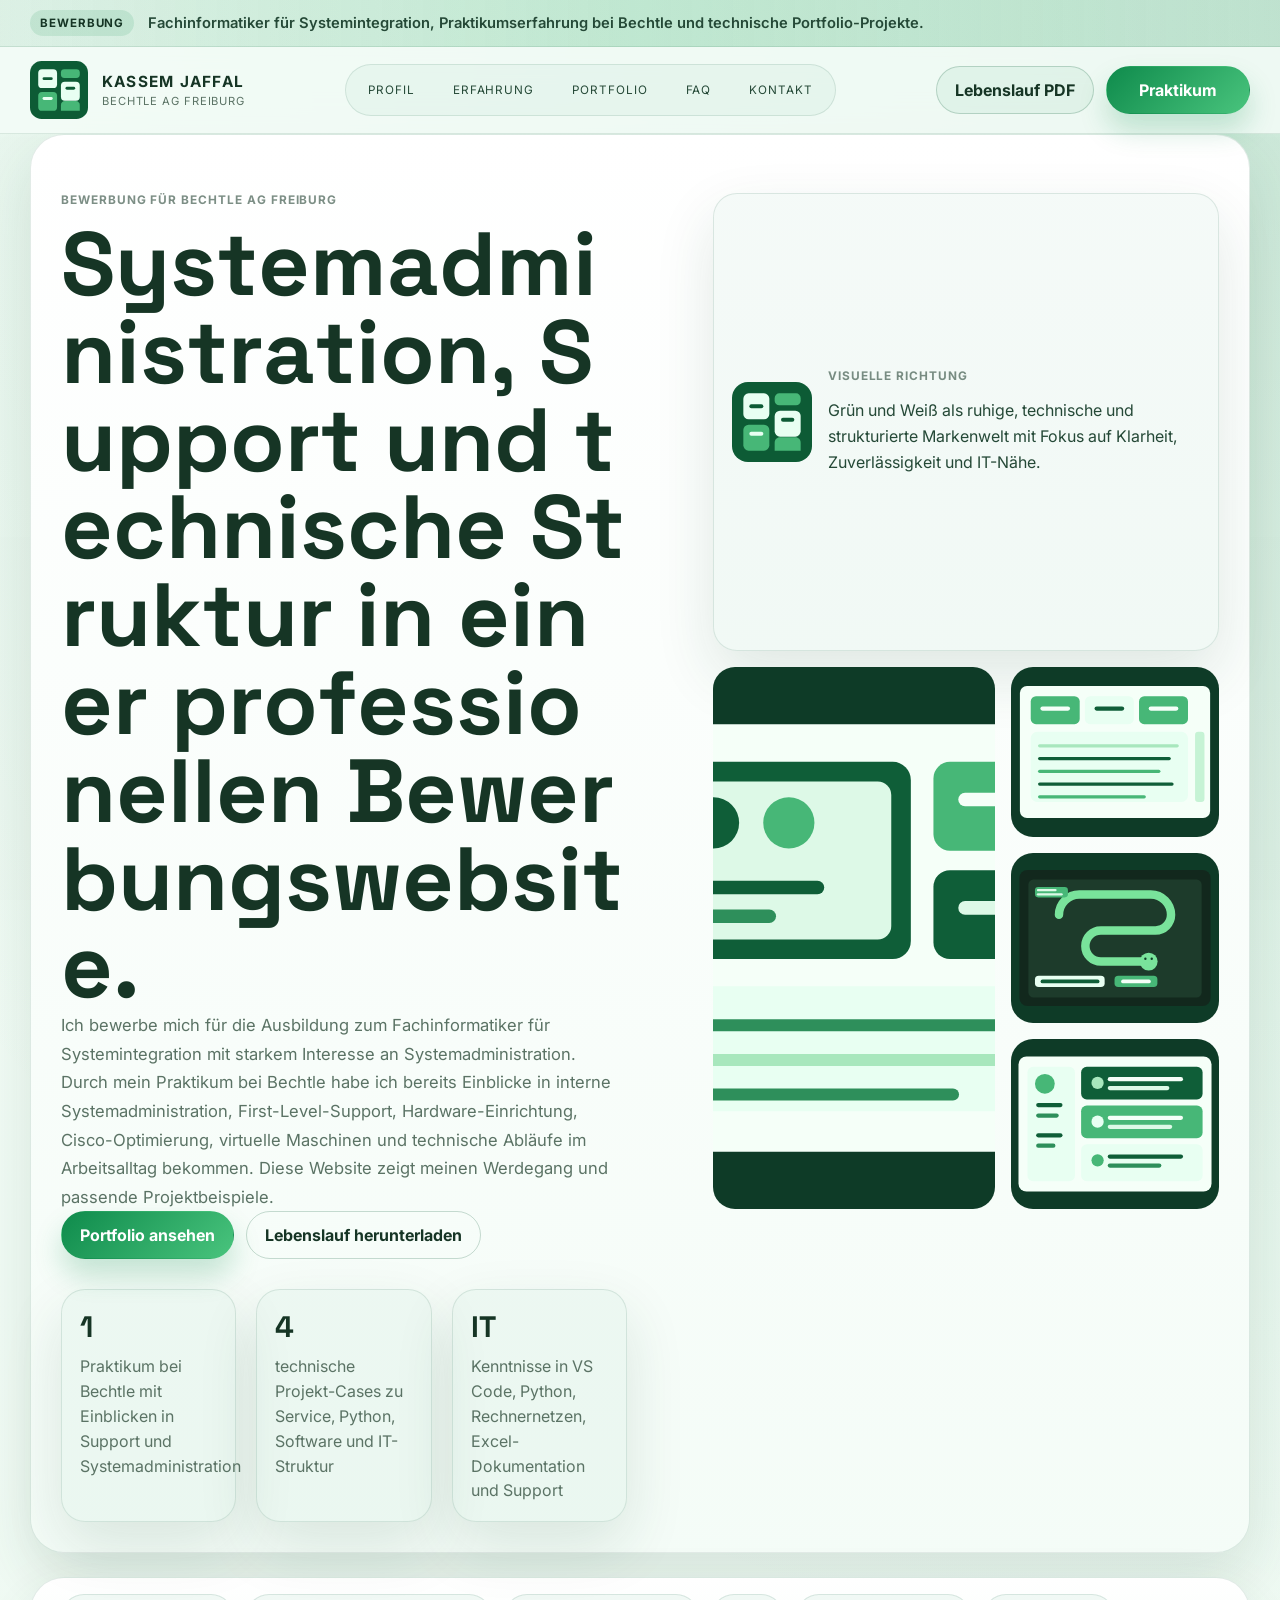
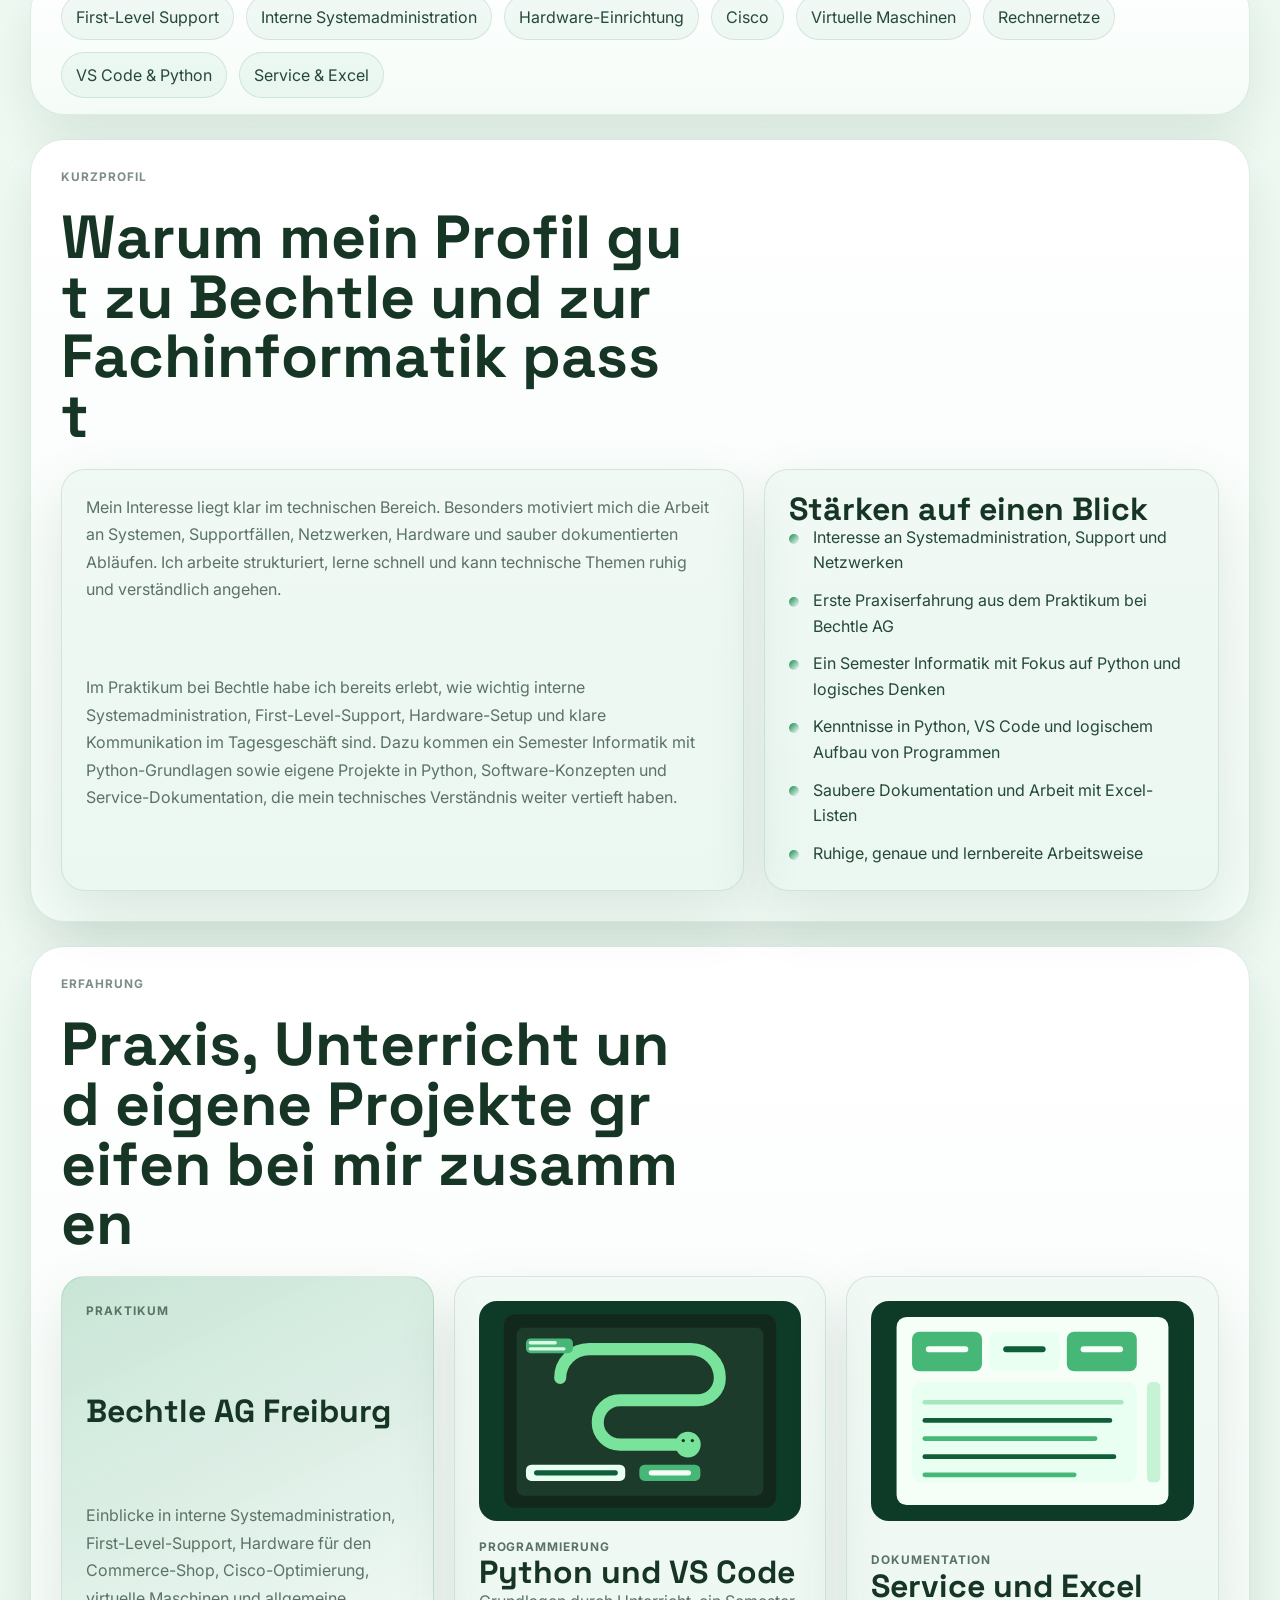
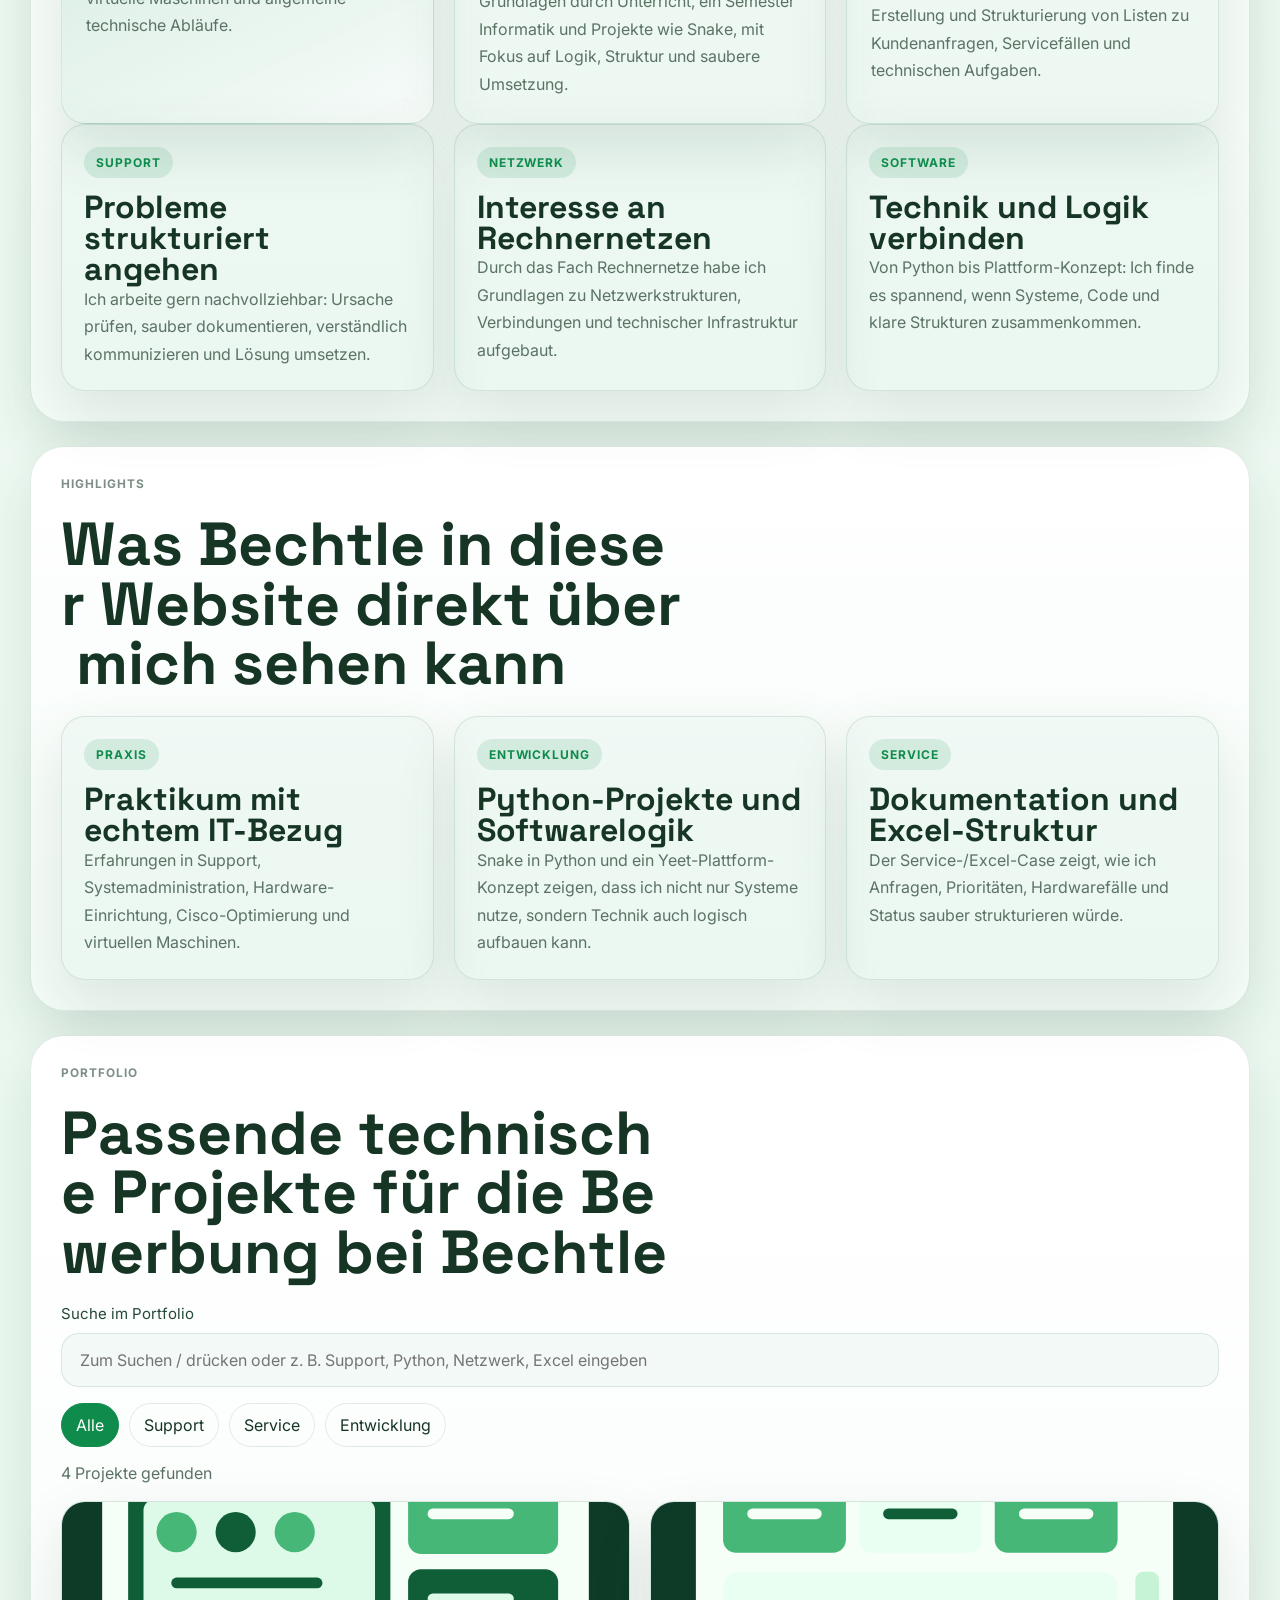
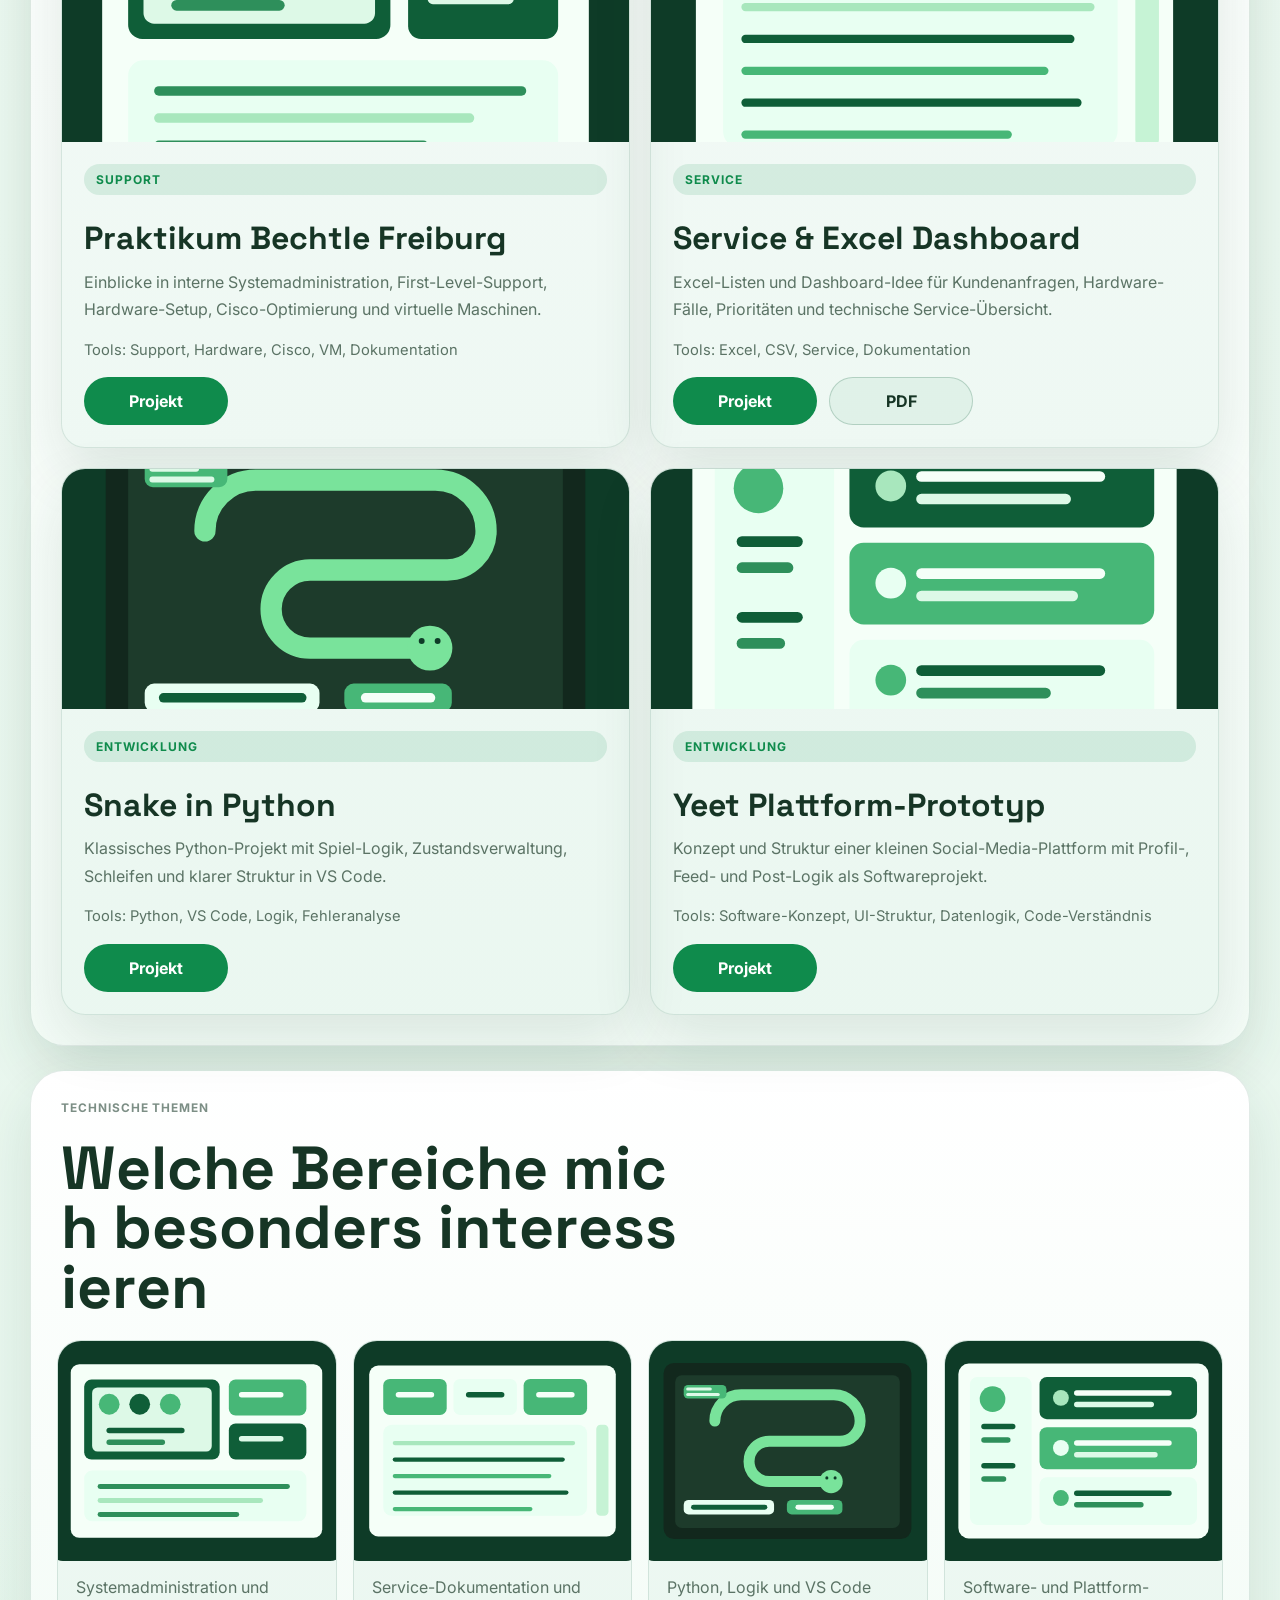
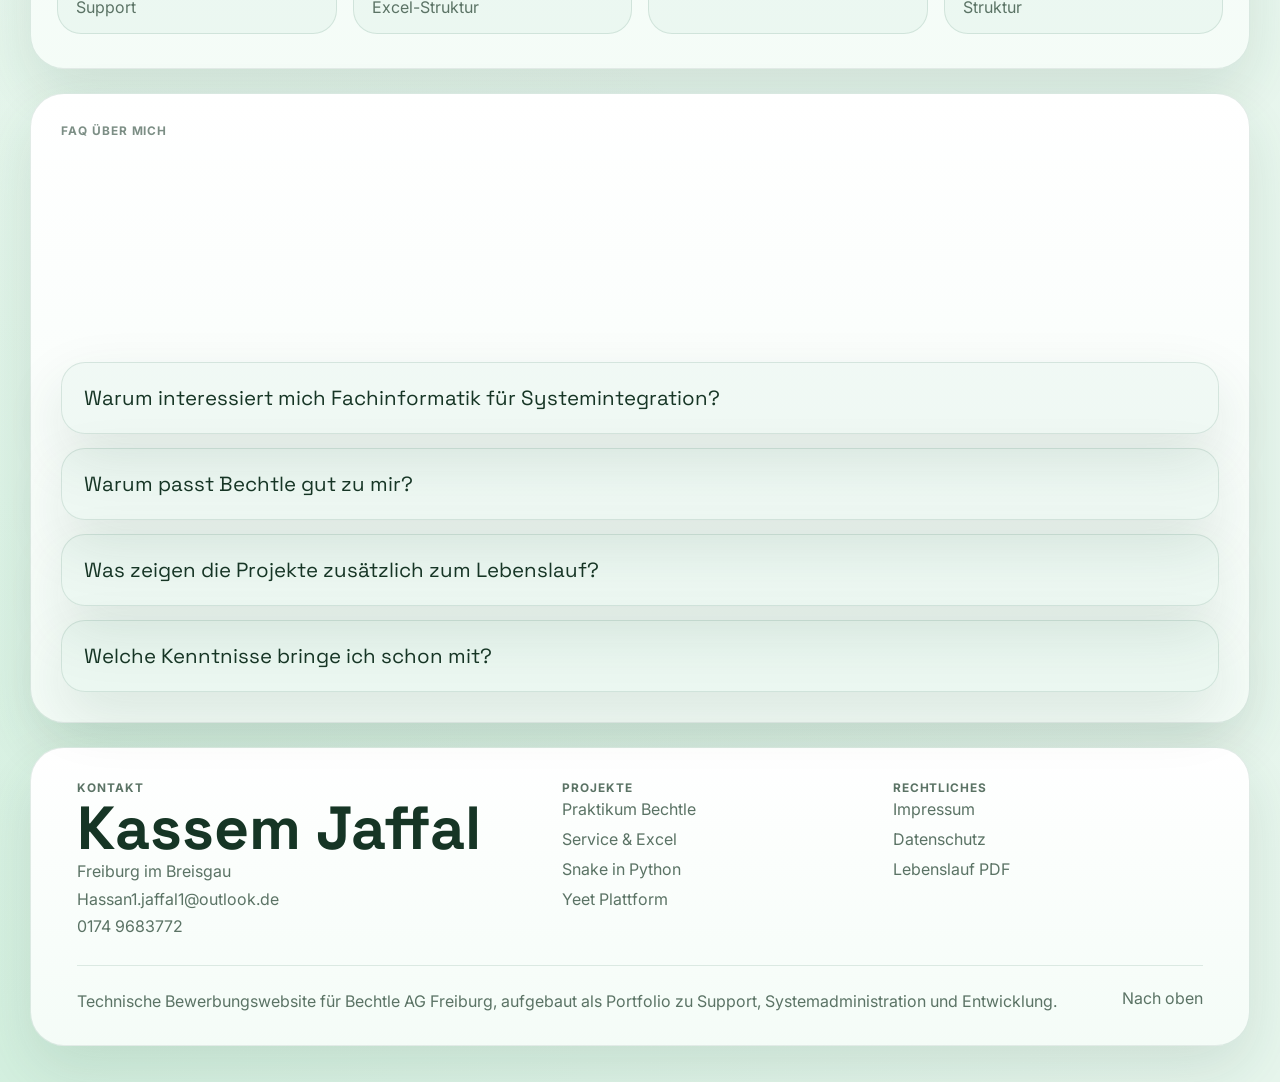
==== commit 7bdf09b3: "Retarget portfolio to Bechtle IT application" ====
--- a/index.html
+++ b/index.html
@@ -3,10 +3,10 @@
   <head>
     <meta charset="UTF-8" />
     <meta name="viewport" content="width=device-width, initial-scale=1.0" />
-    <title>Kassem Jaffal | Bewerbung E-Commerce</title>
+    <title>Kassem Jaffal | Bewerbung Fachinformatiker für Systemintegration</title>
     <meta
       name="description"
-      content="Bewerbungswebsite von Kassem Jaffal für die Ausbildung im E-Commerce mit KPI-Dashboard, Matchday-Funnel, interaktiver Shop-Demo und modernem Portfolio."
+      content="Bewerbungswebsite von Kassem Jaffal für Bechtle AG Freiburg mit Projekten zu Systemadministration, Support, Python, Service-Excel und Software-Konzepten."
     />
     <link rel="stylesheet" href="styles.css" />
   </head>
@@ -15,163 +15,228 @@
 
     <div class="announcement-bar">
       <div class="announcement-bar__inner">
-        <span class="announcement-bar__label">Portfolio Update</span>
-        <strong id="announcementText">Interaktive Shop-Demo, Portfolio-Suche und neue Projektseiten sind live.</strong>
+        <span class="announcement-bar__label">Bewerbung</span>
+        <strong id="announcementText">Fachinformatiker für Systemintegration, Praktikumserfahrung bei Bechtle und technische Portfolio-Projekte.</strong>
       </div>
     </div>
 
     <header class="site-header">
       <div class="site-header__inner">
         <a class="brand" href="#top" aria-label="Startseite">
-          <img src="assets/freiburg-mark.svg" alt="Rot-schwarz-weißes Signet" />
+          <img src="assets/bechtle-mark.svg" alt="Grün-weißes technisches Signet" />
           <span>
             <strong>Kassem Jaffal</strong>
-            <small>Bewerbung E-Commerce</small>
+            <small>Bechtle AG Freiburg</small>
           </span>
         </a>
 
         <nav class="site-nav" aria-label="Hauptnavigation">
           <a class="site-nav__link" href="#profil">Profil</a>
+          <a class="site-nav__link" href="#erfahrung">Erfahrung</a>
           <a class="site-nav__link" href="#portfolio">Portfolio</a>
-          <a class="site-nav__link" href="#insights">Highlights</a>
           <a class="site-nav__link" href="#faq">FAQ</a>
           <a class="site-nav__link" href="#kontakt">Kontakt</a>
         </nav>
 
         <div class="site-header__actions">
-          <a class="button button--secondary" href="downloads/Kassem_Jaffal_Lebenslauf.pdf">Lebenslauf PDF</a>
-          <a class="button button--primary" href="projects/mock-fanshop.html">Shop-Demo</a>
+          <a class="button button--secondary" href="downloads/Kassem_Jaffal_Lebenslauf_Bechtle.pdf">Lebenslauf PDF</a>
+          <a class="button button--primary" href="projects/bechtle-praktikum.html">Praktikum</a>
         </div>
       </div>
     </header>
 
     <main id="top">
-      <section class="hero" data-section="hero">
+      <section class="hero" data-section="hero" data-reveal>
         <div class="hero__copy">
-          <p class="eyebrow">Bewerbung für die Ausbildung im E-Commerce</p>
-          <h1>Digitales Denken, Shop-Verständnis und saubere Umsetzung in einer Website.</h1>
+          <p class="eyebrow">Bewerbung für Bechtle AG Freiburg</p>
+          <h1>Systemadministration, Support und technische Struktur in einer professionellen Bewerbungswebsite.</h1>
           <p class="hero__lead">
-            Ich bewerbe mich für eine Ausbildung, in der Onlinehandel,
-            Marketing, Produktdarstellung und Kennzahlen zusammenkommen. Diese
-            Seite zeigt nicht nur meinen Lebenslauf, sondern auch konkrete
-            Arbeitsproben mit Bezug zu Reporting, Fanshop-Logik und Matchday-Kampagnen.
+            Ich bewerbe mich für die Ausbildung zum Fachinformatiker für
+            Systemintegration mit starkem Interesse an Systemadministration.
+            Durch mein Praktikum bei Bechtle habe ich bereits Einblicke in
+            interne Systemadministration, First-Level-Support,
+            Hardware-Einrichtung, Cisco-Optimierung, virtuelle Maschinen und
+            technische Abläufe im Arbeitsalltag bekommen. Diese Website zeigt
+            meinen Werdegang und passende Projektbeispiele.
           </p>
 
           <div class="hero__actions">
             <a class="button button--primary" href="#portfolio">Portfolio ansehen</a>
-            <a class="button button--ghost" href="downloads/Kassem_Jaffal_Lebenslauf.pdf">Lebenslauf herunterladen</a>
+            <a class="button button--ghost" href="downloads/Kassem_Jaffal_Lebenslauf_Bechtle.pdf">Lebenslauf herunterladen</a>
           </div>
 
           <div class="hero__facts">
             <article>
-              <strong>3</strong>
-              <span>Projekt-Cases mit direktem E-Commerce-Bezug</span>
+              <strong data-count="1">1</strong>
+              <span>Praktikum bei Bechtle mit Einblicken in Support und Systemadministration</span>
             </article>
             <article>
-              <strong>1</strong>
-              <span>interaktive Shop-Demo mit Warenkorb und Checkout-Flow</span>
+              <strong data-count="4">4</strong>
+              <span>technische Projekt-Cases zu Service, Python, Software und IT-Struktur</span>
             </article>
             <article>
               <strong>IT</strong>
-              <span>technische Basis, strukturierte Arbeitsweise und Lernstärke</span>
+              <span>Kenntnisse in VS Code, Python, Rechnernetzen, Excel-Dokumentation und Support</span>
             </article>
           </div>
         </div>
 
         <div class="hero__visual">
           <div class="hero__mark-card">
-            <img src="assets/freiburg-mark.svg" alt="Freiburg-inspiriertes Signet" />
+            <img src="assets/bechtle-mark.svg" alt="Technisches grün-weißes Signet" />
             <div>
               <p class="eyebrow">Visuelle Richtung</p>
-              <p>Schwarz, Weiß und Rot als klare, sportliche und shop-nahe Markenwelt mit Fokus auf Relevanz, Performance und modernem Look.</p>
+              <p>Grün und Weiß als ruhige, technische und strukturierte Markenwelt mit Fokus auf Klarheit, Zuverlässigkeit und IT-Nähe.</p>
             </div>
           </div>
 
           <div class="hero__gallery">
-            <img src="assets/matchday-funnel.jpg" alt="Stadionbild für Matchday-Stimmung" loading="lazy" />
-            <img src="assets/excel-kpi-dashboard.jpg" alt="Dashboard und Analyse auf einem Laptop" loading="lazy" />
-            <img src="assets/product-jersey.jpg" alt="Produktfoto eines roten Jerseys" loading="lazy" />
-          </div>
-        </div>
-      </section>
-
-      <section class="section section--rail">
+            <img src="assets/system-admin.svg" alt="Illustration zu Systemadministration und Support" loading="lazy" />
+            <img src="assets/service-excel.svg" alt="Illustration zu Service- und Excel-Dokumentation" loading="lazy" />
+            <img src="assets/snake-python.svg" alt="Illustration zu Python und Snake-Projekt" loading="lazy" />
+            <img src="assets/yeet-platform.svg" alt="Illustration zu einer Plattform-Struktur" loading="lazy" />
+          </div>
+        </div>
+      </section>
+
+      <section class="section section--rail" data-reveal>
         <div class="info-rail">
-          <span>Shop-Logik</span>
-          <span>KPI-Verständnis</span>
-          <span>Social-Media-Denken</span>
-          <span>Matchday-Kampagnen</span>
-          <span>Produktdarstellung</span>
-          <span>Kundenfokus</span>
-        </div>
-      </section>
-
-      <section class="section" id="profil" data-section="profil">
+          <span>First-Level Support</span>
+          <span>Interne Systemadministration</span>
+          <span>Hardware-Einrichtung</span>
+          <span>Cisco</span>
+          <span>Virtuelle Maschinen</span>
+          <span>Rechnernetze</span>
+          <span>VS Code & Python</span>
+          <span>Service & Excel</span>
+        </div>
+      </section>
+
+      <section class="section" id="profil" data-section="profil" data-reveal>
         <div class="section-heading">
           <p class="eyebrow">Kurzprofil</p>
-          <h2>Warum mein Profil gut zu einem modernen Fanshop-Team passt</h2>
+          <h2>Warum mein Profil gut zu Bechtle und zur Fachinformatik passt</h2>
         </div>
 
         <div class="profile-grid">
           <article class="panel panel--wide">
             <p>
-              Mein Werdegang verbindet technisches Verständnis, analytisches
-              Denken und klares Interesse an digitalen Geschäftsmodellen. Ich
-              arbeite strukturiert, lerne schnell und bringe eine hohe
-              Affinität für Online-Shops, Angebotslogik und digitale Prozesse mit.
+              Mein Interesse liegt klar im technischen Bereich. Besonders
+              motiviert mich die Arbeit an Systemen, Supportfällen,
+              Netzwerken, Hardware und sauber dokumentierten Abläufen.
+              Ich arbeite strukturiert, lerne schnell und kann technische
+              Themen ruhig und verständlich angehen.
             </p>
             <p>
-              Besonders motiviert mich der E-Commerce-Bereich, weil hier
-              Produktdarstellung, Marketing, Kennzahlen und Kundenerlebnis
-              zusammenlaufen. In privaten Projekten habe ich bereits digitale
-              Brands, Angebotsseiten, Funnel-Ideen und Social-Media-Ansätze getestet.
+              Im Praktikum bei Bechtle habe ich bereits erlebt, wie wichtig
+              interne Systemadministration, First-Level-Support, Hardware-Setup
+              und klare Kommunikation im Tagesgeschäft sind. Dazu kommen ein
+              Semester Informatik mit Python-Grundlagen sowie eigene Projekte in
+              Python, Software-Konzepten und Service-Dokumentation, die mein
+              technisches Verständnis weiter vertieft haben.
             </p>
           </article>
 
           <aside class="panel">
             <h3>Stärken auf einen Blick</h3>
             <ul class="check-list">
-              <li>Interesse an Onlinehandel, Shop-Systemen und digitalen Trends</li>
-              <li>Strukturierte, genaue und verlässliche Arbeitsweise</li>
-              <li>Gespür für Zielgruppen, Content und Angebotswirkung</li>
-              <li>Technisches Grundverständnis aus Informatik und Praxis</li>
-              <li>Hohe Lernbereitschaft und Teamfähigkeit</li>
+              <li>Interesse an Systemadministration, Support und Netzwerken</li>
+              <li>Erste Praxiserfahrung aus dem Praktikum bei Bechtle AG</li>
+              <li>Ein Semester Informatik mit Fokus auf Python und logisches Denken</li>
+              <li>Kenntnisse in Python, VS Code und logischem Aufbau von Programmen</li>
+              <li>Saubere Dokumentation und Arbeit mit Excel-Listen</li>
+              <li>Ruhige, genaue und lernbereite Arbeitsweise</li>
             </ul>
           </aside>
         </div>
       </section>
 
-      <section class="section" id="insights" data-section="insights">
+      <section class="section" id="erfahrung" data-section="erfahrung" data-reveal>
+        <div class="section-heading">
+          <p class="eyebrow">Erfahrung</p>
+          <h2>Praxis, Unterricht und eigene Projekte greifen bei mir zusammen</h2>
+        </div>
+
+        <div class="story-grid">
+          <article class="story-card story-card--accent">
+            <p class="eyebrow">Praktikum</p>
+            <h3>Bechtle AG Freiburg</h3>
+            <p>
+              Einblicke in interne Systemadministration, First-Level-Support,
+              Hardware für den Commerce-Shop, Cisco-Optimierung,
+              virtuelle Maschinen und allgemeine technische Abläufe.
+            </p>
+          </article>
+
+          <article class="story-card">
+            <img src="assets/snake-python.svg" alt="Python-Illustration" loading="lazy" />
+            <div>
+              <p class="eyebrow">Programmierung</p>
+              <h3>Python und VS Code</h3>
+              <p>Grundlagen durch Unterricht, ein Semester Informatik und Projekte wie Snake, mit Fokus auf Logik, Struktur und saubere Umsetzung.</p>
+            </div>
+          </article>
+
+          <article class="story-card">
+            <img src="assets/service-excel.svg" alt="Service- und Excel-Illustration" loading="lazy" />
+            <div>
+              <p class="eyebrow">Dokumentation</p>
+              <h3>Service und Excel</h3>
+              <p>Erstellung und Strukturierung von Listen zu Kundenanfragen, Servicefällen und technischen Aufgaben.</p>
+            </div>
+          </article>
+        </div>
+
+        <div class="trend-grid">
+          <article class="trend-card">
+            <span class="insight-card__kicker">Support</span>
+            <h3>Probleme strukturiert angehen</h3>
+            <p>Ich arbeite gern nachvollziehbar: Ursache prüfen, sauber dokumentieren, verständlich kommunizieren und Lösung umsetzen.</p>
+          </article>
+          <article class="trend-card">
+            <span class="insight-card__kicker">Netzwerk</span>
+            <h3>Interesse an Rechnernetzen</h3>
+            <p>Durch das Fach Rechnernetze habe ich Grundlagen zu Netzwerkstrukturen, Verbindungen und technischer Infrastruktur aufgebaut.</p>
+          </article>
+          <article class="trend-card">
+            <span class="insight-card__kicker">Software</span>
+            <h3>Technik und Logik verbinden</h3>
+            <p>Von Python bis Plattform-Konzept: Ich finde es spannend, wenn Systeme, Code und klare Strukturen zusammenkommen.</p>
+          </article>
+        </div>
+      </section>
+
+      <section class="section" id="insights" data-section="insights" data-reveal>
         <div class="section-heading">
           <p class="eyebrow">Highlights</p>
-          <h2>Was Recruiter und Teams hier sofort sehen können</h2>
+          <h2>Was Bechtle in dieser Website direkt über mich sehen kann</h2>
         </div>
 
         <div class="insight-grid">
           <article class="insight-card">
-            <span class="insight-card__kicker">Reporting</span>
-            <h3>Klar lesbare KPI-Ansichten</h3>
-            <p>Das KPI-Dashboard zeigt, dass ich Kennzahlen wie Umsatz, AOV, Conversion und Retourenquote nachvollziehbar aufbereiten kann.</p>
+            <span class="insight-card__kicker">Praxis</span>
+            <h3>Praktikum mit echtem IT-Bezug</h3>
+            <p>Erfahrungen in Support, Systemadministration, Hardware-Einrichtung, Cisco-Optimierung und virtuellen Maschinen.</p>
           </article>
 
           <article class="insight-card">
-            <span class="insight-card__kicker">Commerce UX</span>
-            <h3>Shop-Demo mit echter Interaktion</h3>
-            <p>Produktkarten, Suchfunktion, Filter, Detailansicht, Warenkorb und Checkout zeigen ein konkretes Gefühl für Online-Shop-Erlebnisse.</p>
+            <span class="insight-card__kicker">Entwicklung</span>
+            <h3>Python-Projekte und Softwarelogik</h3>
+            <p>Snake in Python und ein Yeet-Plattform-Konzept zeigen, dass ich nicht nur Systeme nutze, sondern Technik auch logisch aufbauen kann.</p>
           </article>
 
           <article class="insight-card">
-            <span class="insight-card__kicker">Marketing</span>
-            <h3>Matchday-Funnel mit Vereinsbezug</h3>
-            <p>Das Funnel-Projekt verbindet Spieltags-Dynamik mit Angebotslogik, Content-Planung und Conversion-Denken.</p>
-          </article>
-        </div>
-      </section>
-
-      <section class="section" id="portfolio" data-section="portfolio">
+            <span class="insight-card__kicker">Service</span>
+            <h3>Dokumentation und Excel-Struktur</h3>
+              <p>Der Service-/Excel-Case zeigt, wie ich Anfragen, Prioritäten, Hardwarefälle und Status sauber strukturieren würde.</p>
+          </article>
+        </div>
+      </section>
+
+      <section class="section" id="portfolio" data-section="portfolio" data-reveal>
         <div class="section-heading">
           <p class="eyebrow">Portfolio</p>
-          <h2>Projekte filtern, suchen und direkt ansehen</h2>
+          <h2>Passende technische Projekte für die Bewerbung bei Bechtle</h2>
         </div>
 
         <div class="portfolio-toolbar">
@@ -180,128 +245,163 @@
             <input
               id="portfolioSearch"
               type="search"
-              placeholder="Zum Suchen / drücken oder z. B. Excel, Shop, Funnel eingeben"
+              placeholder="Zum Suchen / drücken oder z. B. Support, Python, Netzwerk, Excel eingeben"
               autocomplete="off"
             />
           </label>
 
           <div class="filter-chips" aria-label="Portfolio-Kategorien">
             <button class="chip is-active" type="button" data-filter="all">Alle</button>
-            <button class="chip" type="button" data-filter="reporting">Reporting</button>
-            <button class="chip" type="button" data-filter="merchandising">Merchandising</button>
-            <button class="chip" type="button" data-filter="campaigning">Campaigning</button>
-          </div>
-        </div>
-
-        <p class="results-copy" id="portfolioResultCount">3 Projekte gefunden</p>
+            <button class="chip" type="button" data-filter="support">Support</button>
+            <button class="chip" type="button" data-filter="service">Service</button>
+            <button class="chip" type="button" data-filter="development">Entwicklung</button>
+          </div>
+        </div>
+
+        <p class="results-copy" id="portfolioResultCount">4 Projekte gefunden</p>
 
         <div class="portfolio-grid" id="portfolioGrid">
           <article
             class="portfolio-card"
-            data-category="reporting"
-            data-search="excel kpi dashboard reporting daten analyse conversion aov retouren matchday reporting pdf excel"
+            data-category="support"
+            data-search="bechtle praktikum systemadministration support cisco virtuelle maschine hardware commerce shop first level support"
           >
-            <img src="assets/excel-kpi-dashboard.jpg" alt="Analyseansicht auf einem Laptop" loading="lazy" />
+            <img src="assets/system-admin.svg" alt="Illustration zu Systemadministration und Support" loading="lazy" />
             <div class="portfolio-card__body">
-              <span class="portfolio-card__tag">Reporting</span>
-              <h3>KPI Dashboard (Excel)</h3>
-              <p>Übersichtliche KPI-Kacheln, Matchday-Vergleich und Bewerbungs-PDF für einen schnellen Projektüberblick.</p>
-              <p class="portfolio-card__meta">Tools: Excel, Sheets, Charts, PDF, Reporting</p>
+              <span class="portfolio-card__tag">Support</span>
+              <h3>Praktikum Bechtle Freiburg</h3>
+              <p>Einblicke in interne Systemadministration, First-Level-Support, Hardware-Setup, Cisco-Optimierung und virtuelle Maschinen.</p>
+              <p class="portfolio-card__meta">Tools: Support, Hardware, Cisco, VM, Dokumentation</p>
               <div class="portfolio-card__actions">
-                <a class="button button--card" href="projects/kpi-dashboard.html">Projekt</a>
-                <a class="button button--secondary" href="downloads/SCF_Ecommerce_KPI_Dashboard.pdf">PDF</a>
+                <a class="button button--card" href="projects/bechtle-praktikum.html">Projekt</a>
               </div>
             </div>
           </article>
 
           <article
             class="portfolio-card"
-            data-category="merchandising"
-            data-search="shop demo fanshop merchandising checkout stripe warenkorb produktseiten filter suche"
+            data-category="service"
+            data-search="excel service dashboard kundenanfragen ticketliste dokumentation service excel listen anfragen"
           >
-            <img src="assets/mock-fanshop.jpg" alt="Laptop und Shop-Arbeitsplatz" loading="lazy" />
+            <img src="assets/service-excel.svg" alt="Illustration zu Service und Excel" loading="lazy" />
             <div class="portfolio-card__body">
-              <span class="portfolio-card__tag">Merchandising</span>
-              <h3>Interaktive Shop-Demo</h3>
-              <p>Produktbilder, Such- und Filterfunktionen, Quick View, Warenkorb und vorbereiteter Stripe-Checkout für GitHub Pages.</p>
-              <p class="portfolio-card__meta">Tools: HTML, CSS, JavaScript, Cart UX</p>
+              <span class="portfolio-card__tag">Service</span>
+              <h3>Service & Excel Dashboard</h3>
+              <p>Excel-Listen und Dashboard-Idee für Kundenanfragen, Hardware-Fälle, Prioritäten und technische Service-Übersicht.</p>
+              <p class="portfolio-card__meta">Tools: Excel, CSV, Service, Dokumentation</p>
               <div class="portfolio-card__actions">
-                <a class="button button--card" href="projects/mock-fanshop.html">Shop öffnen</a>
-                <a class="button button--secondary" href="projects/checkout.html">Checkout</a>
+                <a class="button button--card" href="projects/service-excel.html">Projekt</a>
+                <a class="button button--secondary" href="downloads/Bechtle_IT_Service_Dashboard.pdf">PDF</a>
               </div>
             </div>
           </article>
 
           <article
             class="portfolio-card"
-            data-category="campaigning"
-            data-search="matchday funnel content social media kampagne traffic click sale angebot shop route"
+            data-category="development"
+            data-search="python snake vscode programmierung spiel logik python erstes semester"
           >
-            <img src="assets/matchday-funnel.jpg" alt="Stadionmotiv für Matchday-Kampagnen" loading="lazy" />
+            <img src="assets/snake-python.svg" alt="Illustration zu Python Snake" loading="lazy" />
             <div class="portfolio-card__body">
-              <span class="portfolio-card__tag">Campaigning</span>
-              <h3>Matchday-Funnel</h3>
-              <p>Vom Teaser bis zum Sale: ein nachvollziehbares Modell für Spieltags-Kampagnen und passende Shop-Routen.</p>
-              <p class="portfolio-card__meta">Tools: Content, Funnel-Logik, Kampagnenstruktur</p>
+              <span class="portfolio-card__tag">Entwicklung</span>
+              <h3>Snake in Python</h3>
+              <p>Klassisches Python-Projekt mit Spiel-Logik, Zustandsverwaltung, Schleifen und klarer Struktur in VS Code.</p>
+              <p class="portfolio-card__meta">Tools: Python, VS Code, Logik, Fehleranalyse</p>
               <div class="portfolio-card__actions">
-                <a class="button button--card" href="projects/matchday-funnel.html">Projekt</a>
+                <a class="button button--card" href="projects/python-snake.html">Projekt</a>
               </div>
             </div>
           </article>
+
+          <article
+            class="portfolio-card"
+            data-category="development"
+            data-search="yeet plattform social media plattform software konzept posten feed profil python andere sprachen"
+          >
+            <img src="assets/yeet-platform.svg" alt="Illustration zu einer Plattform-Struktur" loading="lazy" />
+            <div class="portfolio-card__body">
+              <span class="portfolio-card__tag">Entwicklung</span>
+              <h3>Yeet Plattform-Prototyp</h3>
+              <p>Konzept und Struktur einer kleinen Social-Media-Plattform mit Profil-, Feed- und Post-Logik als Softwareprojekt.</p>
+              <p class="portfolio-card__meta">Tools: Software-Konzept, UI-Struktur, Datenlogik, Code-Verständnis</p>
+              <div class="portfolio-card__actions">
+                <a class="button button--card" href="projects/yeet-platform.html">Projekt</a>
+              </div>
+            </div>
+          </article>
         </div>
 
         <p class="empty-state" id="portfolioEmptyState" hidden>Keine Projekte passen zur aktuellen Suche.</p>
       </section>
 
-      <section class="section" id="faq" data-section="faq">
+      <section class="section" data-reveal>
+        <div class="section-heading">
+          <p class="eyebrow">Technische Themen</p>
+          <h2>Welche Bereiche mich besonders interessieren</h2>
+        </div>
+
+        <div class="image-rail" aria-label="Technische Themen">
+          <div class="image-rail__track">
+            <article class="image-rail__card">
+              <img src="assets/system-admin.svg" alt="Systemadministration" loading="lazy" />
+              <p>Systemadministration und Support</p>
+            </article>
+            <article class="image-rail__card">
+              <img src="assets/service-excel.svg" alt="Excel und Service" loading="lazy" />
+              <p>Service-Dokumentation und Excel-Struktur</p>
+            </article>
+            <article class="image-rail__card">
+              <img src="assets/snake-python.svg" alt="Python und VS Code" loading="lazy" />
+              <p>Python, Logik und VS Code</p>
+            </article>
+            <article class="image-rail__card">
+              <img src="assets/yeet-platform.svg" alt="Software-Konzept" loading="lazy" />
+              <p>Software- und Plattform-Struktur</p>
+            </article>
+          </div>
+        </div>
+      </section>
+
+      <section class="section" id="faq" data-section="faq" data-reveal>
         <div class="section-heading">
           <p class="eyebrow">FAQ über mich</p>
-          <h2>Die wichtigsten Fragen für Recruiter schnell beantwortet</h2>
+          <h2>Die wichtigsten Fragen für Bechtle schnell beantwortet</h2>
         </div>
 
         <div class="faq-list">
           <article class="faq-item">
             <button class="faq-trigger" type="button" aria-expanded="false">
-              Warum möchte ich in den E-Commerce-Bereich?
+              Warum interessiert mich Fachinformatik für Systemintegration?
             </button>
             <div class="faq-content" hidden>
-              <p>Weil mich die Verbindung aus Produkt, Shop, Marketing, Daten und Kundenerlebnis besonders reizt. Genau dort kann ich Technik, Struktur und Lernbereitschaft praktisch einsetzen.</p>
+              <p>Weil mich Systeme, Support, Hardware, Netzwerke und technische Abläufe mehr reizen als reine Theorie. Ich arbeite gern direkt an Lösungen.</p>
             </div>
           </article>
 
           <article class="faq-item">
             <button class="faq-trigger" type="button" aria-expanded="false">
-              Welche Projekte sind für diese Stelle am stärksten?
+              Warum passt Bechtle gut zu mir?
             </button>
             <div class="faq-content" hidden>
-              <p>Das KPI-Dashboard zeigt Zahlenverständnis, die Shop-Demo zeigt Produkt- und Shop-Logik und der Matchday-Funnel zeigt Marketing-Denken mit direktem Bezug zum Vereinsumfeld.</p>
+              <p>Weil ich dort im Praktikum bereits positive Einblicke bekommen habe und genau diese Mischung aus Technik, Support und professionellen Abläufen weiter vertiefen möchte.</p>
             </div>
           </article>
 
           <article class="faq-item">
             <button class="faq-trigger" type="button" aria-expanded="false">
-              Wie arbeite ich im Team?
+              Was zeigen die Projekte zusätzlich zum Lebenslauf?
             </button>
             <div class="faq-content" hidden>
-              <p>Ruhig, strukturiert und zuverlässig. Mir ist wichtig, Aufgaben klar zu verstehen, sauber umzusetzen und Informationen transparent weiterzugeben.</p>
+              <p>Sie zeigen, dass ich technische Themen nicht nur interessant finde, sondern auch selbst strukturiert in Projekte, Dokumentation und Softwarelogik übersetze.</p>
             </div>
           </article>
 
           <article class="faq-item">
             <button class="faq-trigger" type="button" aria-expanded="false">
-              Was zeigt die Website zusätzlich zum Lebenslauf?
+              Welche Kenntnisse bringe ich schon mit?
             </button>
             <div class="faq-content" hidden>
-              <p>Sie zeigt echte Arbeitsproben und Denkweisen: Reporting, Shop-Aufbau, Produktdarstellung, Funnel-Logik, Such- und Filterfunktionen, Warenkorb und rechtliche Seiten.</p>
-            </div>
-          </article>
-
-          <article class="faq-item">
-            <button class="faq-trigger" type="button" aria-expanded="false">
-              Warum ist die Website bewusst modern aufgebaut?
-            </button>
-            <div class="faq-content" hidden>
-              <p>Weil die Stelle stark in die digitale Welt eines Fanshops hineinführt. Ein moderner, sauberer Auftritt zeigt, dass ich Plattformen, Nutzerführung und digitales Storytelling ernst nehme.</p>
+              <p>Einblicke in Support und Systemadministration, Grundlagen in Python und VS Code, Interesse an Netzwerken, Erfahrung mit Excel-Listen sowie eine strukturierte Arbeitsweise.</p>
             </div>
           </article>
         </div>
@@ -319,12 +419,12 @@
         </div>
 
         <div>
-          <p class="eyebrow">Website</p>
+          <p class="eyebrow">Projekte</p>
           <ul class="footer-links">
-            <li><a href="projects/kpi-dashboard.html">KPI Dashboard</a></li>
-            <li><a href="projects/mock-fanshop.html">Shop-Demo</a></li>
-            <li><a href="projects/matchday-funnel.html">Matchday-Funnel</a></li>
-            <li><a href="projects/checkout.html">Checkout-Demo</a></li>
+            <li><a href="projects/bechtle-praktikum.html">Praktikum Bechtle</a></li>
+            <li><a href="projects/service-excel.html">Service & Excel</a></li>
+            <li><a href="projects/python-snake.html">Snake in Python</a></li>
+            <li><a href="projects/yeet-platform.html">Yeet Plattform</a></li>
           </ul>
         </div>
 
@@ -333,13 +433,13 @@
           <ul class="footer-links">
             <li><a href="legal/impressum.html">Impressum</a></li>
             <li><a href="legal/datenschutz.html">Datenschutz</a></li>
-            <li><a href="downloads/Kassem_Jaffal_Lebenslauf.pdf">Lebenslauf PDF</a></li>
+            <li><a href="downloads/Kassem_Jaffal_Lebenslauf_Bechtle.pdf">Lebenslauf PDF</a></li>
           </ul>
         </div>
       </div>
 
       <div class="site-footer__meta">
-        <p>Bildquellen: Pexels. Portfolio- und Bewerbungsseite, keine echte Verkaufsplattform.</p>
+        <p>Technische Bewerbungswebsite für Bechtle AG Freiburg, aufgebaut als Portfolio zu Support, Systemadministration und Entwicklung.</p>
         <a class="back-to-top" href="#top">Nach oben</a>
       </div>
     </footer>
--- a/styles.css
+++ b/styles.css
@@ -1,22 +1,22 @@
 @import url("https://fonts.googleapis.com/css2?family=Inter:wght@400;500;600;700;800&family=Space+Grotesk:wght@500;700&display=swap");
 
 :root {
-  --bg: #060606;
-  --bg-soft: #0d0d0d;
-  --panel: #121212;
-  --panel-soft: #171717;
-  --surface: rgba(255, 255, 255, 0.045);
-  --surface-strong: rgba(255, 255, 255, 0.08);
-  --line: rgba(255, 255, 255, 0.1);
-  --line-strong: rgba(255, 255, 255, 0.18);
-  --text: #f5f5f5;
-  --muted: #b6b6b6;
-  --muted-strong: #dddddd;
-  --accent: #c31422;
-  --accent-soft: #ff4d5d;
+  --bg: #edf8f1;
+  --bg-soft: #ffffff;
+  --panel: #ffffff;
+  --panel-soft: #f4fcf7;
+  --surface: rgba(20, 103, 63, 0.04);
+  --surface-strong: rgba(20, 103, 63, 0.09);
+  --line: rgba(16, 92, 57, 0.12);
+  --line-strong: rgba(16, 92, 57, 0.22);
+  --text: #163525;
+  --muted: #5b7365;
+  --muted-strong: #254937;
+  --accent: #0f8b4c;
+  --accent-soft: #49c47d;
   --white: #ffffff;
-  --shadow: 0 24px 80px rgba(0, 0, 0, 0.34);
-  --radius-xl: 32px;
+  --shadow: 0 24px 60px rgba(28, 72, 47, 0.12);
+  --radius-xl: 34px;
   --radius-lg: 24px;
   --radius-md: 18px;
   --site-width: min(1220px, calc(100% - 32px));
@@ -33,13 +33,30 @@
 }
 
 body {
+  position: relative;
+  isolation: isolate;
+  min-height: 100vh;
+  --scroll-darkness: 0;
   margin: 0;
   font-family: var(--body-font);
   color: var(--text);
   background:
-    radial-gradient(circle at top right, rgba(195, 20, 34, 0.18), transparent 22%),
-    radial-gradient(circle at bottom left, rgba(255, 255, 255, 0.05), transparent 16%),
-    linear-gradient(180deg, #040404 0%, #0a0a0a 100%);
+    radial-gradient(circle at top right, rgba(15, 139, 76, 0.18), transparent 22%),
+    radial-gradient(circle at bottom left, rgba(73, 196, 125, 0.12), transparent 16%),
+    linear-gradient(180deg, #f3fcf6 0%, #e7f6ed 100%);
+}
+
+body::before {
+  content: "";
+  position: fixed;
+  inset: 0;
+  z-index: -1;
+  pointer-events: none;
+  background:
+    linear-gradient(180deg, rgba(5, 56, 31, 0.04), rgba(5, 56, 31, 0.18)),
+    radial-gradient(circle at center, rgba(15, 139, 76, 0.08), transparent 48%);
+  opacity: calc(0.06 + (var(--scroll-darkness) * 0.38));
+  transition: opacity 180ms linear;
 }
 
 img {
@@ -52,7 +69,9 @@
 }
 
 button,
-input {
+input,
+textarea,
+select {
   font: inherit;
 }
 
@@ -68,7 +87,7 @@
 
 .announcement-bar {
   border-bottom: 1px solid var(--line);
-  background: linear-gradient(90deg, rgba(255, 255, 255, 0.04), rgba(195, 20, 34, 0.14), rgba(255, 255, 255, 0.04));
+  background: linear-gradient(90deg, rgba(15, 139, 76, 0.06), rgba(73, 196, 125, 0.18), rgba(15, 139, 76, 0.06));
 }
 
 .announcement-bar__inner,
@@ -85,7 +104,7 @@
   display: flex;
   align-items: center;
   gap: 14px;
-  min-height: 44px;
+  min-height: 46px;
 }
 
 .announcement-bar__label,
@@ -100,7 +119,7 @@
 .announcement-bar__label {
   padding: 6px 10px;
   border-radius: 999px;
-  background: rgba(255, 255, 255, 0.12);
+  background: rgba(15, 139, 76, 0.12);
   font-size: 0.72rem;
   font-weight: 700;
 }
@@ -117,7 +136,9 @@
   z-index: 60;
   border-bottom: 1px solid var(--line);
   backdrop-filter: blur(18px);
-  background: rgba(6, 6, 6, 0.8);
+  background: rgba(244, 252, 247, 0.86);
+  transition: transform 260ms ease, opacity 260ms ease, background-color 260ms ease;
+  will-change: transform;
 }
 
 .site-header__inner {
@@ -125,7 +146,7 @@
   align-items: center;
   justify-content: space-between;
   gap: 18px;
-  min-height: 84px;
+  min-height: 86px;
 }
 
 .brand {
@@ -161,7 +182,7 @@
   padding: 8px;
   border: 1px solid var(--line);
   border-radius: 999px;
-  background: rgba(255, 255, 255, 0.03);
+  background: rgba(15, 139, 76, 0.04);
 }
 
 .site-nav__link {
@@ -174,8 +195,8 @@
 
 .site-nav__link:hover,
 .site-nav__link.is-active {
-  background: var(--white);
-  color: #070707;
+  background: var(--accent);
+  color: var(--white);
 }
 
 .site-header__actions,
@@ -189,9 +210,10 @@
 .button,
 .chip,
 .faq-trigger,
-.trajectory-card,
 .portfolio-card,
-.insight-card {
+.insight-card,
+.story-card,
+.trend-card {
   transition:
     transform 180ms ease,
     background-color 180ms ease,
@@ -204,7 +226,7 @@
   display: inline-flex;
   align-items: center;
   justify-content: center;
-  min-width: 140px;
+  min-width: 144px;
   padding: 13px 18px;
   border: 1px solid transparent;
   border-radius: 999px;
@@ -215,9 +237,10 @@
 .button:hover,
 .chip:hover,
 .faq-trigger:hover,
-.trajectory-card:hover,
 .portfolio-card:hover,
-.insight-card:hover {
+.insight-card:hover,
+.story-card:hover,
+.trend-card:hover {
   transform: translateY(-2px);
 }
 
@@ -225,43 +248,53 @@
 .download-link {
   color: var(--white);
   background: linear-gradient(135deg, var(--accent), var(--accent-soft));
-  box-shadow: 0 16px 28px rgba(195, 20, 34, 0.28);
+  box-shadow: 0 16px 28px rgba(15, 139, 76, 0.22);
 }
 
 .button--secondary {
   border-color: var(--line-strong);
-  background: rgba(255, 255, 255, 0.06);
-  color: var(--white);
+  background: rgba(15, 139, 76, 0.06);
+  color: var(--text);
 }
 
 .button--ghost {
   border-color: var(--line-strong);
   background: transparent;
+  color: var(--text);
+}
+
+.button--card {
+  background: var(--accent);
   color: var(--white);
 }
 
-.button--card {
-  background: var(--white);
-  color: #080808;
-}
-
-.hero {
-  display: grid;
-  grid-template-columns: 1.05fr 0.95fr;
-  gap: 26px;
-  padding: 28px 0 0;
-}
-
-.hero__copy,
-.hero__visual,
+body.is-scrolling-down .site-header {
+  transform: translateY(calc(-100% - 8px));
+  opacity: 0;
+}
+
+body.is-scrolling-up .site-header,
+body:not(.is-scrolling-down) .site-header {
+  transform: translateY(0);
+  opacity: 1;
+}
+
+.hero,
 .section,
 .site-footer {
   border: 1px solid var(--line);
   border-radius: var(--radius-xl);
   background:
-    linear-gradient(180deg, rgba(255, 255, 255, 0.04), rgba(255, 255, 255, 0.02)),
+    linear-gradient(180deg, rgba(255, 255, 255, 0.98), rgba(244, 252, 247, 0.98)),
     var(--bg-soft);
   box-shadow: var(--shadow);
+}
+
+.hero {
+  display: grid;
+  grid-template-columns: 1.05fr 0.95fr;
+  gap: 26px;
+  padding: 28px 0 0;
 }
 
 .hero__copy,
@@ -273,7 +306,7 @@
 
 .eyebrow {
   margin: 0 0 14px;
-  color: rgba(255, 255, 255, 0.58);
+  color: rgba(22, 53, 37, 0.56);
   font-size: 0.74rem;
   font-weight: 700;
 }
@@ -289,41 +322,43 @@
 
 h1 {
   max-width: 12ch;
-  font-size: clamp(3.2rem, 7vw, 6.1rem);
+  font-size: clamp(3.1rem, 7vw, 6rem);
 }
 
 h2 {
   max-width: 16ch;
-  font-size: clamp(2.15rem, 5vw, 3.8rem);
+  font-size: clamp(2.1rem, 5vw, 3.8rem);
 }
 
 h3 {
-  font-size: clamp(1.45rem, 2.8vw, 2.1rem);
+  font-size: clamp(1.4rem, 2.8vw, 2rem);
 }
 
 .hero__lead,
 .panel p,
-.trajectory-card p,
 .insight-card p,
 .portfolio-card p,
 .faq-content p,
-.site-footer p {
+.site-footer p,
+.story-card p,
+.trend-card p {
   margin: 0;
   color: var(--muted);
   line-height: 1.72;
 }
 
 .hero__lead {
-  max-width: 58ch;
+  max-width: 60ch;
   font-size: 1.04rem;
 }
 
 .hero__facts,
 .profile-grid,
 .insight-grid,
-.trajectory-grid,
 .portfolio-grid,
-.site-footer__inner {
+.site-footer__inner,
+.story-grid,
+.trend-grid {
   display: grid;
   gap: 20px;
 }
@@ -336,13 +371,14 @@
 .hero__facts article,
 .hero__mark-card,
 .panel,
-.trajectory-card,
 .insight-card,
 .portfolio-card,
-.faq-item {
+.faq-item,
+.story-card,
+.trend-card {
   border: 1px solid var(--line);
   border-radius: var(--radius-lg);
-  background: rgba(255, 255, 255, 0.035);
+  background: rgba(15, 139, 76, 0.04);
   box-shadow: var(--shadow);
 }
 
@@ -354,7 +390,7 @@
   display: block;
   margin-bottom: 8px;
   font-family: var(--title-font);
-  font-size: 1.75rem;
+  font-size: 1.85rem;
 }
 
 .hero__facts span {
@@ -388,8 +424,8 @@
 
 .hero__gallery {
   display: grid;
-  grid-template-columns: 1.2fr 0.8fr;
-  grid-template-rows: 220px 220px;
+  grid-template-columns: 1.15fr 0.85fr;
+  grid-template-rows: repeat(3, 170px);
   gap: 16px;
 }
 
@@ -401,7 +437,7 @@
 }
 
 .hero__gallery img:first-child {
-  grid-row: 1 / span 2;
+  grid-row: 1 / span 3;
 }
 
 .section {
@@ -423,7 +459,7 @@
   border: 1px solid var(--line);
   border-radius: 999px;
   color: var(--muted-strong);
-  background: rgba(255, 255, 255, 0.03);
+  background: rgba(15, 139, 76, 0.05);
 }
 
 .section-heading {
@@ -436,7 +472,9 @@
   grid-template-columns: 1.2fr 0.8fr;
 }
 
-.panel {
+.panel,
+.story-card,
+.trend-card {
   padding: 24px;
 }
 
@@ -475,26 +513,50 @@
   background: linear-gradient(135deg, var(--accent), var(--white));
 }
 
-.insight-grid,
-.trajectory-grid,
+.story-grid {
+  grid-template-columns: 1fr 1fr 1fr;
+}
+
+.story-card {
+  display: grid;
+  gap: 16px;
+}
+
+.story-card img {
+  width: 100%;
+  height: 220px;
+  object-fit: cover;
+  border-radius: 18px;
+}
+
+.story-card--accent {
+  background:
+    linear-gradient(155deg, rgba(15, 139, 76, 0.18), rgba(255, 255, 255, 0.52)),
+    rgba(15, 139, 76, 0.04);
+}
+
+.trend-grid,
+.insight-grid {
+  grid-template-columns: repeat(3, minmax(0, 1fr));
+}
+
 .portfolio-grid {
-  grid-template-columns: repeat(3, minmax(0, 1fr));
+  grid-template-columns: repeat(2, minmax(0, 1fr));
 }
 
 .insight-card,
-.trajectory-card {
+.trend-card {
   padding: 22px;
 }
 
 .insight-card__kicker,
-.trajectory-card__year,
 .portfolio-card__tag {
   display: inline-flex;
   margin-bottom: 14px;
   padding: 8px 12px;
   border-radius: 999px;
-  background: rgba(255, 255, 255, 0.08);
-  color: var(--white);
+  background: rgba(15, 139, 76, 0.12);
+  color: var(--accent);
   font-size: 0.75rem;
   font-weight: 700;
   letter-spacing: 0.08em;
@@ -523,13 +585,13 @@
   border: 1px solid var(--line);
   border-radius: 18px;
   outline: 0;
-  color: var(--white);
-  background: rgba(255, 255, 255, 0.04);
+  color: var(--text);
+  background: rgba(15, 139, 76, 0.04);
 }
 
 .search-field input:focus {
-  border-color: rgba(255, 255, 255, 0.28);
-  box-shadow: 0 0 0 4px rgba(255, 255, 255, 0.04);
+  border-color: rgba(15, 139, 76, 0.34);
+  box-shadow: 0 0 0 4px rgba(15, 139, 76, 0.08);
 }
 
 .filter-chips {
@@ -543,14 +605,14 @@
   border: 1px solid var(--line);
   border-radius: 999px;
   background: transparent;
+  color: var(--text);
+  cursor: pointer;
+}
+
+.chip.is-active {
+  border-color: var(--accent);
+  background: var(--accent);
   color: var(--white);
-  cursor: pointer;
-}
-
-.chip.is-active {
-  border-color: var(--white);
-  background: var(--white);
-  color: #080808;
 }
 
 .results-copy,
@@ -565,7 +627,7 @@
 
 .portfolio-card img {
   width: 100%;
-  height: 230px;
+  height: 240px;
   object-fit: cover;
 }
 
@@ -582,6 +644,39 @@
 
 .portfolio-card.is-hidden {
   display: none;
+}
+
+.image-rail {
+  overflow: auto;
+  margin-inline: -4px;
+  padding-bottom: 4px;
+}
+
+.image-rail__track {
+  display: grid;
+  grid-auto-flow: column;
+  grid-auto-columns: minmax(220px, 1fr);
+  gap: 16px;
+  min-width: 100%;
+}
+
+.image-rail__card {
+  overflow: hidden;
+  border: 1px solid var(--line);
+  border-radius: var(--radius-lg);
+  background: rgba(15, 139, 76, 0.04);
+}
+
+.image-rail__card img {
+  width: 100%;
+  height: 220px;
+  object-fit: cover;
+}
+
+.image-rail__card p {
+  margin: 0;
+  padding: 16px 18px;
+  color: var(--muted);
 }
 
 .faq-list {
@@ -594,7 +689,7 @@
   padding: 22px;
   border: 0;
   text-align: left;
-  color: var(--white);
+  color: var(--text);
   background: transparent;
   cursor: pointer;
   font-family: var(--title-font);
@@ -643,11 +738,70 @@
   white-space: nowrap;
 }
 
+[data-reveal] {
+  opacity: 0;
+  transform: translateY(18px);
+  transition: opacity 480ms ease, transform 480ms ease;
+}
+
+[data-reveal].is-visible {
+  opacity: 1;
+  transform: none;
+}
+
+.type-scroll {
+  display: block;
+}
+
+.type-scroll__char {
+  display: inline-block;
+  opacity: 0;
+  transform: translateY(0.72em);
+  filter: blur(4px);
+  transition:
+    opacity 260ms ease,
+    transform 420ms cubic-bezier(0.2, 0.75, 0.2, 1),
+    filter 320ms ease;
+  transition-delay: calc(var(--char-index) * 18ms);
+}
+
+.type-scroll__space {
+  white-space: pre;
+}
+
+.type-scroll.is-typed .type-scroll__char {
+  opacity: 1;
+  transform: translateY(0);
+  filter: blur(0);
+}
+
+@supports (animation-timeline: view()) {
+  [data-reveal] {
+    opacity: 1;
+    transform: none;
+    animation: reveal-in linear both;
+    animation-timeline: view();
+    animation-range: entry 12% cover 32%;
+  }
+}
+
+@keyframes reveal-in {
+  from {
+    opacity: 0;
+    transform: translateY(18px);
+  }
+  to {
+    opacity: 1;
+    transform: translateY(0);
+  }
+}
+
 @media (max-width: 1120px) {
   .hero,
   .profile-grid,
+  .story-grid,
+  .trend-grid,
   .insight-grid,
-  .trajectory-grid,
   .portfolio-grid,
   .site-footer__inner {
     grid-template-columns: 1fr;
@@ -661,7 +815,7 @@
 
   .hero__gallery {
     grid-template-columns: 1fr 1fr;
-    grid-template-rows: 230px 190px;
+    grid-template-rows: 240px 180px 180px;
   }
 
   .hero__gallery img:first-child {
@@ -685,15 +839,40 @@
     padding: 10px 0;
   }
 
+  .site-header__inner {
+    display: grid;
+    gap: 12px;
+    min-height: auto;
+    padding: 14px 0;
+  }
+
+  .brand {
+    justify-content: space-between;
+  }
+
   .site-nav {
-    flex-wrap: wrap;
-    justify-content: center;
+    overflow-x: auto;
+    flex-wrap: nowrap;
+    justify-content: flex-start;
+    scrollbar-width: none;
+  }
+
+  .site-nav::-webkit-scrollbar {
+    display: none;
+  }
+
+  .site-nav__link {
+    white-space: nowrap;
   }
 
   .site-header__actions,
   .hero__actions,
   .portfolio-card__actions {
     display: grid;
+  }
+
+  .site-header__actions {
+    grid-template-columns: 1fr 1fr;
   }
 
   .hero__copy,
@@ -705,7 +884,7 @@
 
   h1 {
     max-width: none;
-    font-size: clamp(2.85rem, 12vw, 4.8rem);
+    font-size: clamp(2.8rem, 12vw, 4.8rem);
   }
 
   h2 {
@@ -729,4 +908,35 @@
   .hero__gallery img:first-child {
     grid-column: auto;
   }
-}
+
+  .image-rail__track {
+    grid-auto-columns: minmax(260px, 1fr);
+  }
+
+  .type-scroll__char {
+    transition-delay: calc(var(--char-index) * 10ms);
+  }
+}
+
+@media (prefers-reduced-motion: reduce) {
+  body::before,
+  .site-header,
+  .button,
+  .chip,
+  .faq-trigger,
+  .portfolio-card,
+  .insight-card,
+  .story-card,
+  .trend-card,
+  [data-reveal],
+  .type-scroll__char {
+    transition: none;
+    animation: none;
+  }
+
+  .type-scroll__char {
+    opacity: 1;
+    transform: none;
+    filter: none;
+  }
+}
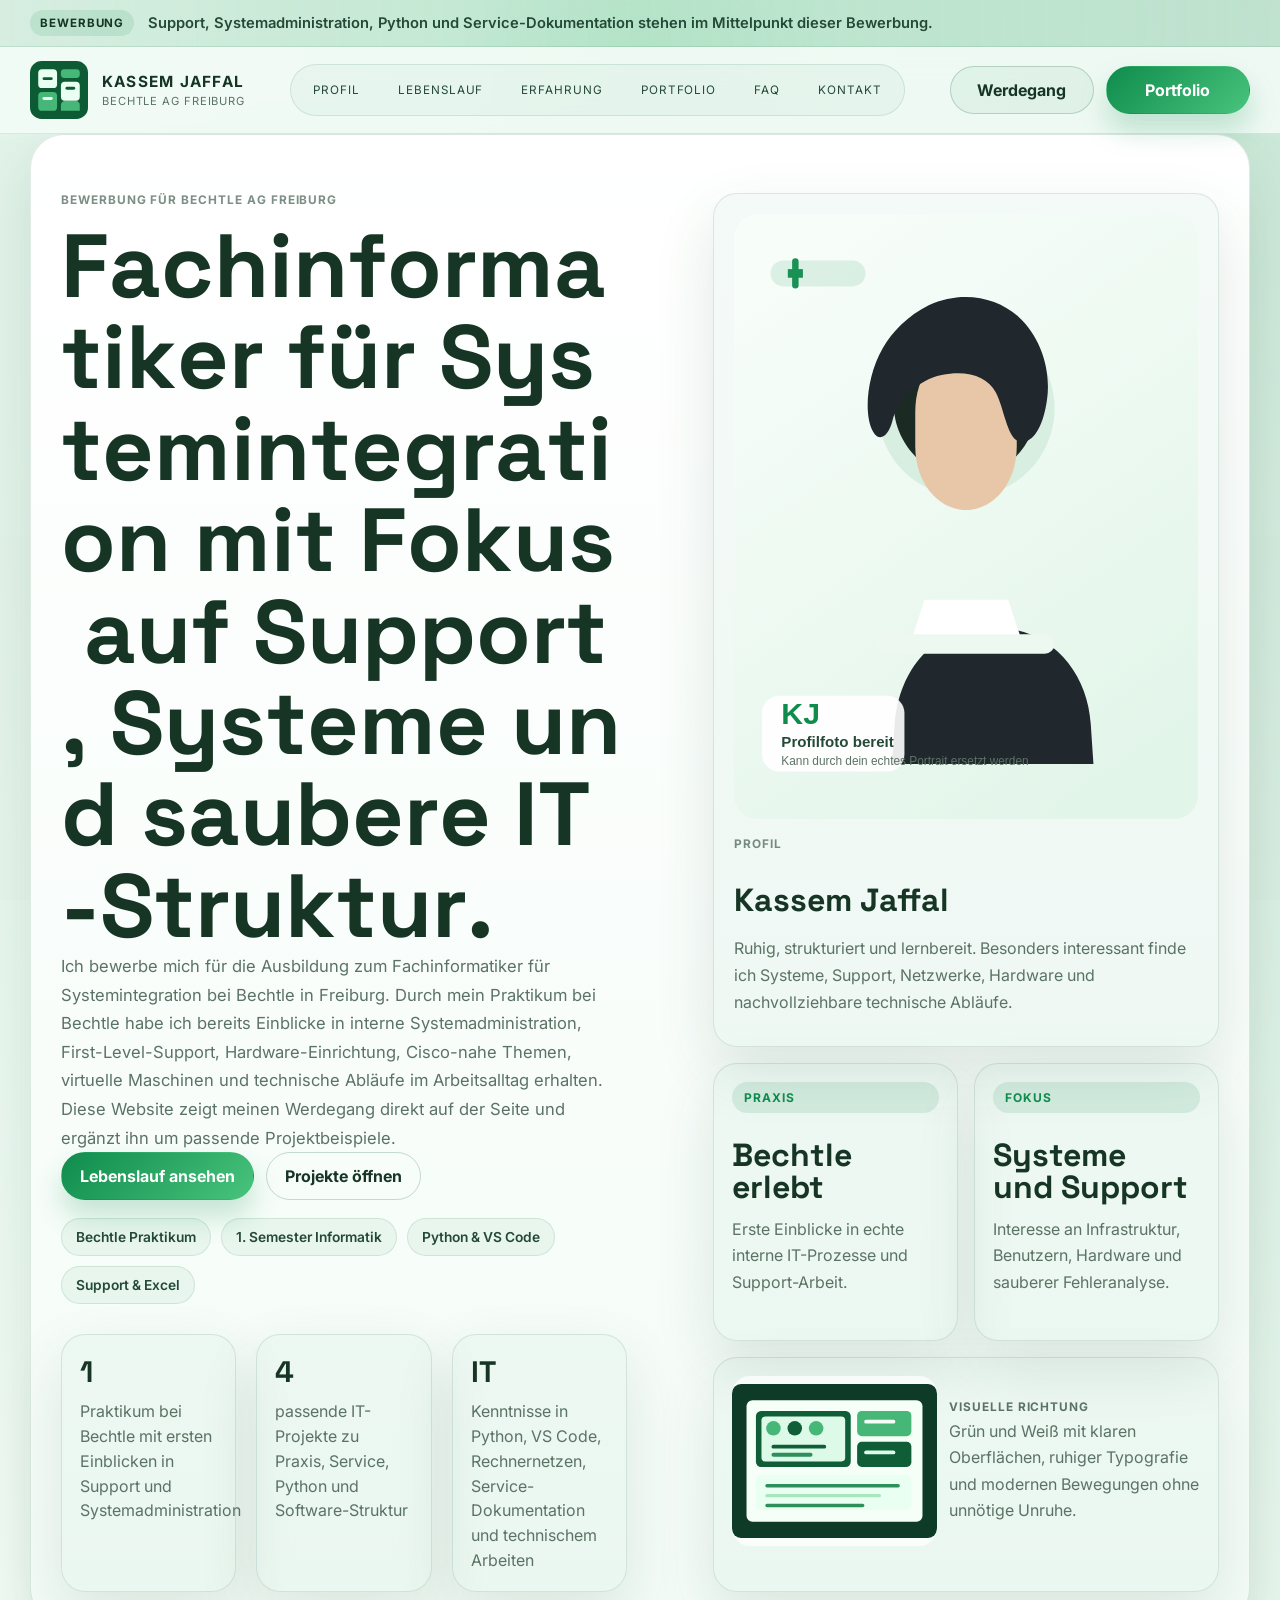
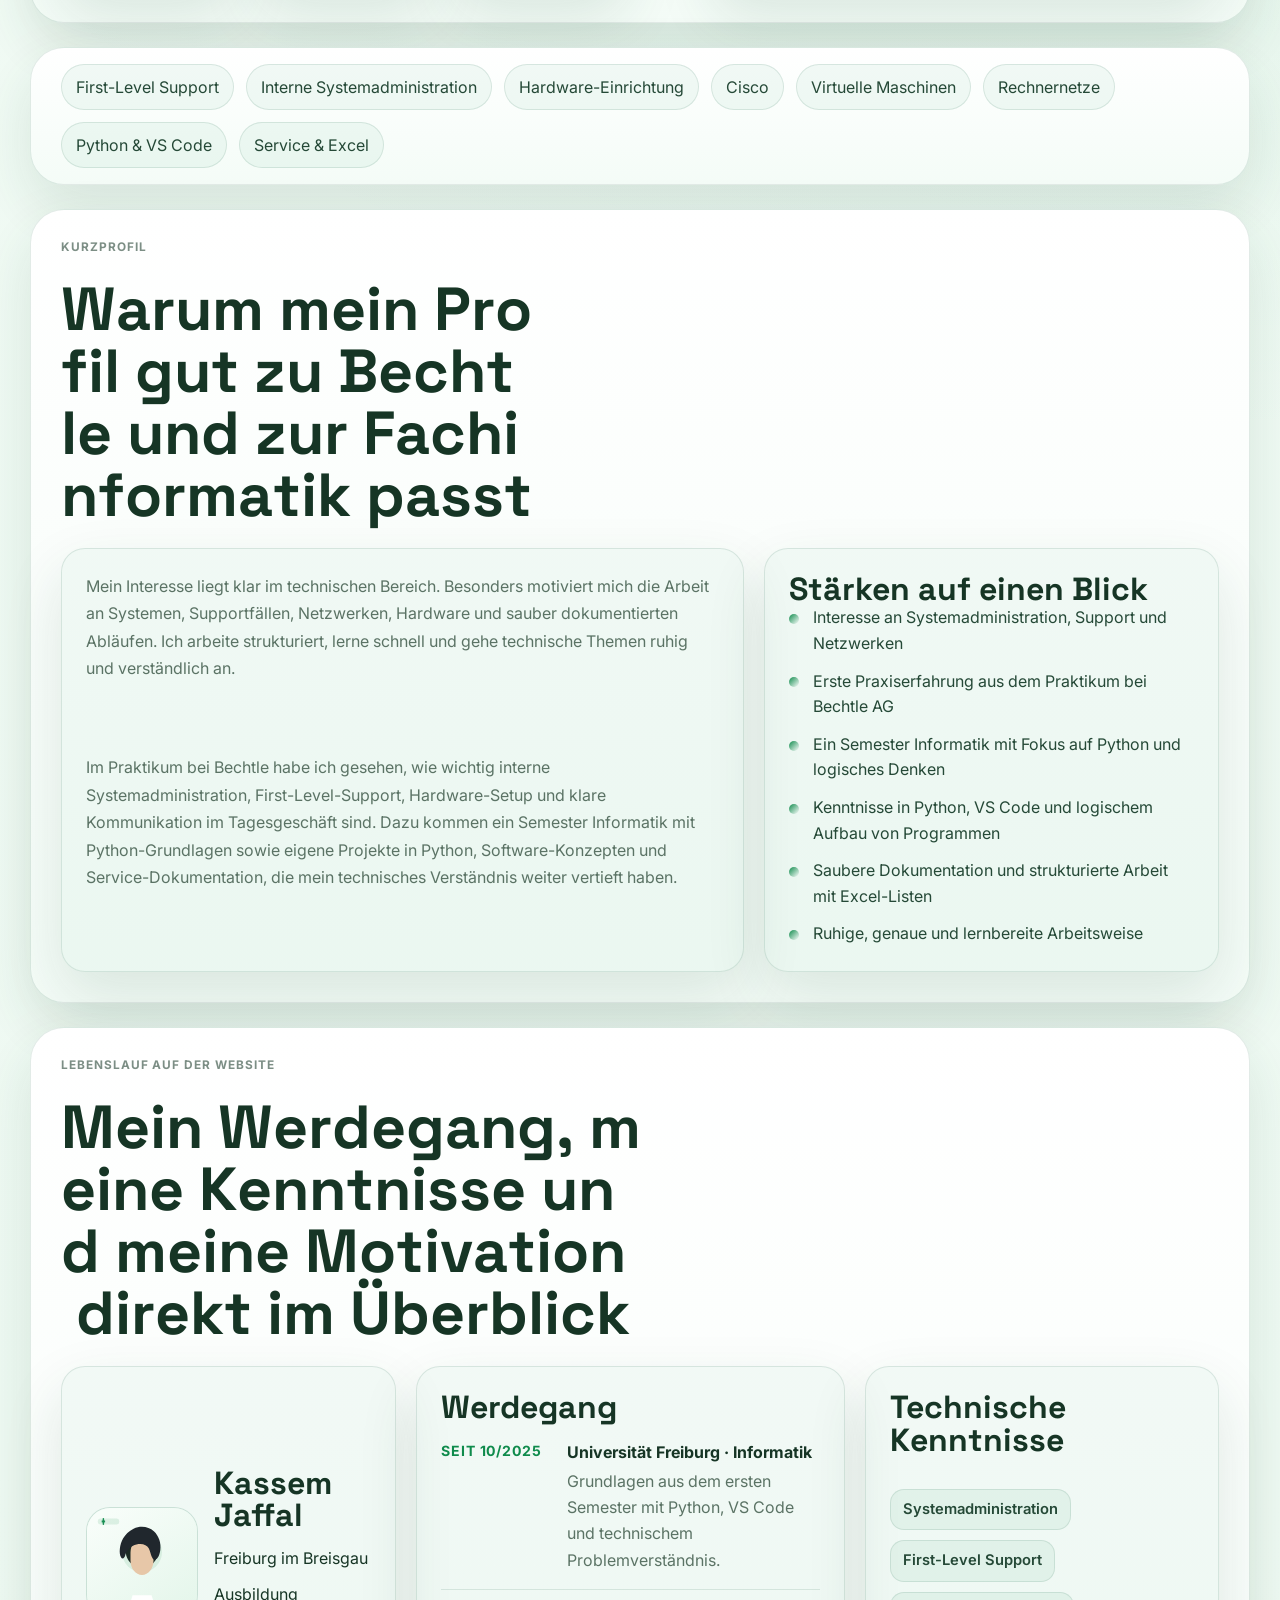
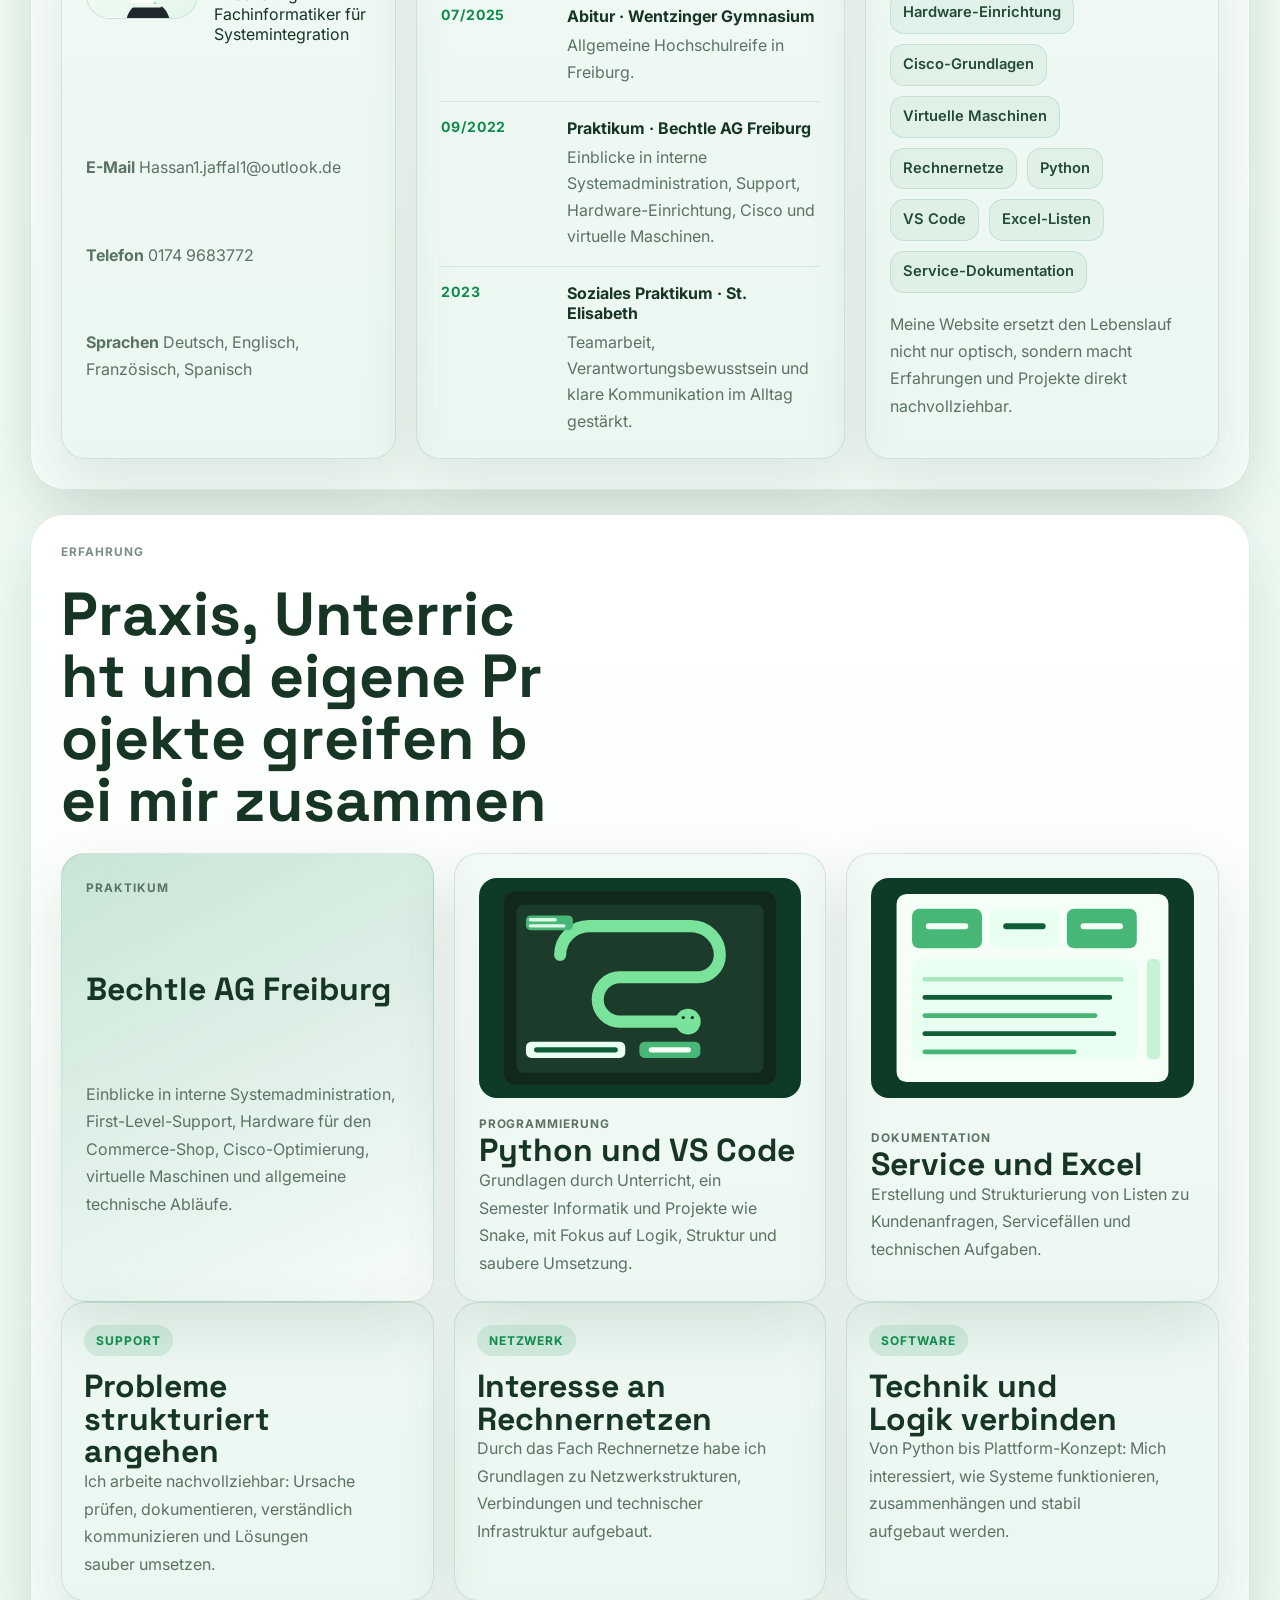
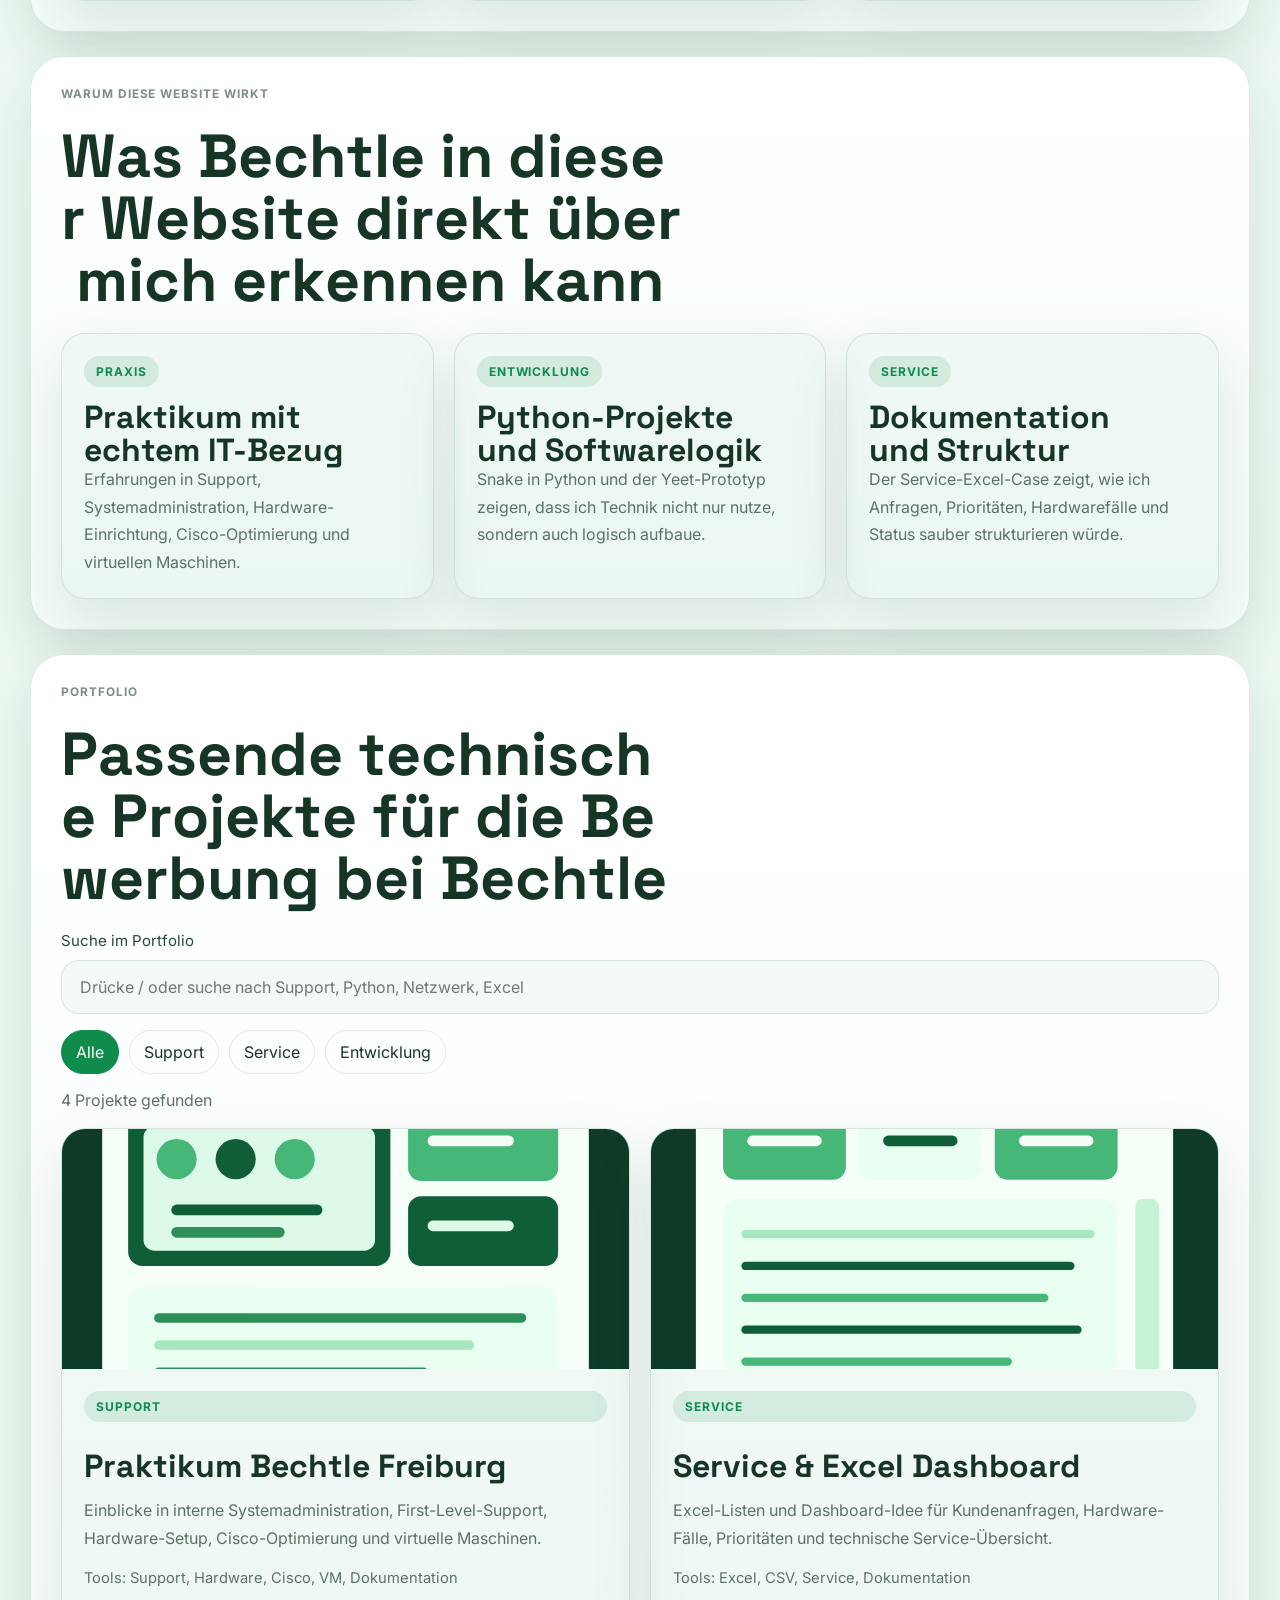
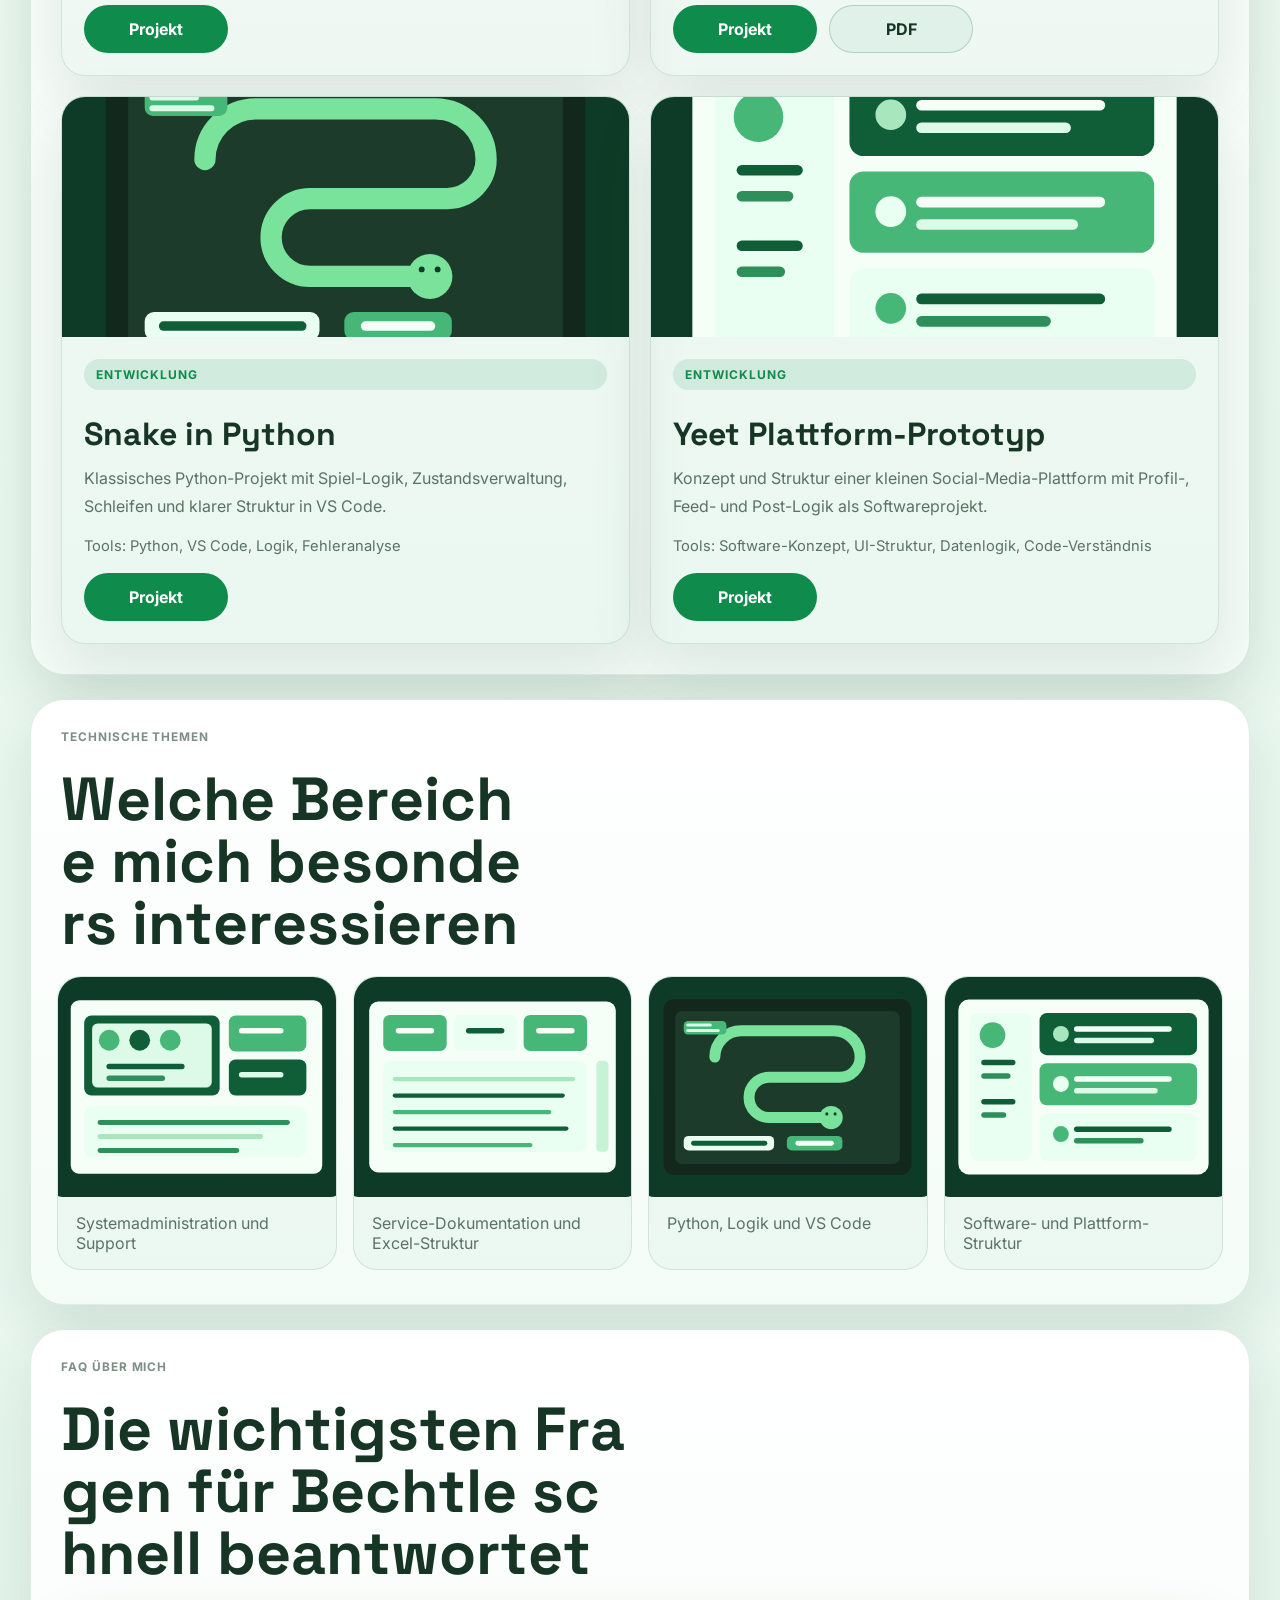
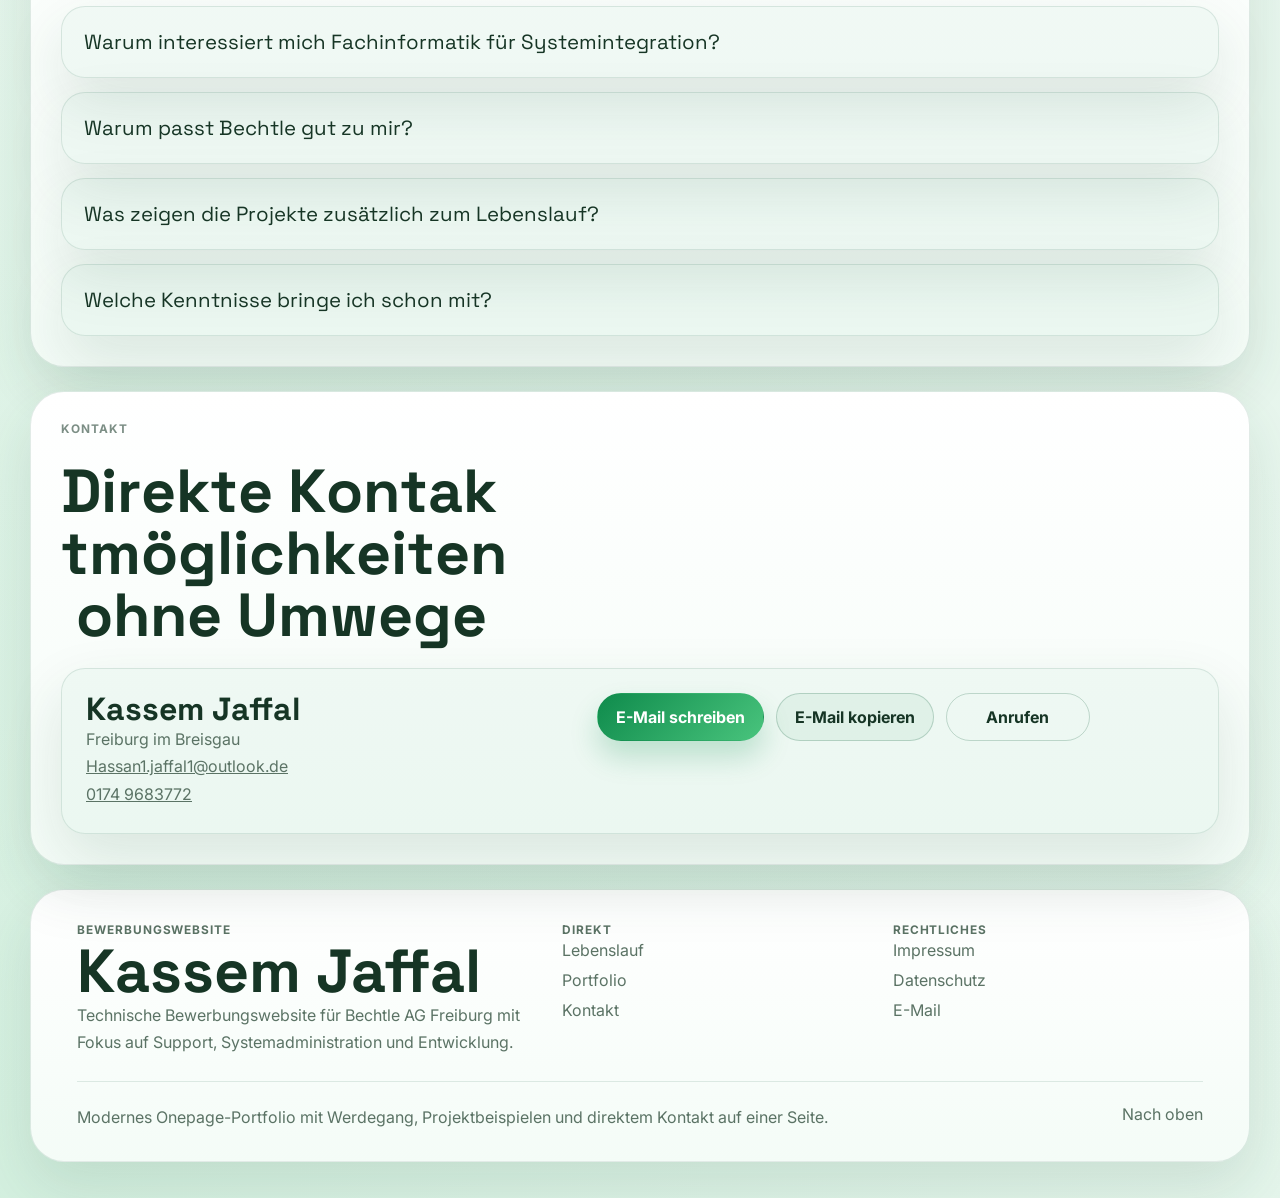
==== commit 92cc025a: "Polish copy and move resume into homepage" ====
--- a/index.html
+++ b/index.html
@@ -6,7 +6,7 @@
     <title>Kassem Jaffal | Bewerbung Fachinformatiker für Systemintegration</title>
     <meta
       name="description"
-      content="Bewerbungswebsite von Kassem Jaffal für Bechtle AG Freiburg mit Projekten zu Systemadministration, Support, Python, Service-Excel und Software-Konzepten."
+      content="Bewerbungswebsite von Kassem Jaffal für Bechtle AG Freiburg mit Fokus auf Systemadministration, Support, Python, Service-Dokumentation und technische Projektarbeit."
     />
     <link rel="stylesheet" href="styles.css" />
   </head>
@@ -16,7 +16,7 @@
     <div class="announcement-bar">
       <div class="announcement-bar__inner">
         <span class="announcement-bar__label">Bewerbung</span>
-        <strong id="announcementText">Fachinformatiker für Systemintegration, Praktikumserfahrung bei Bechtle und technische Portfolio-Projekte.</strong>
+        <strong id="announcementText">Fachinformatiker für Systemintegration mit Praktikumserfahrung bei Bechtle und eigenem IT-Portfolio.</strong>
       </div>
     </div>
 
@@ -32,6 +32,7 @@
 
         <nav class="site-nav" aria-label="Hauptnavigation">
           <a class="site-nav__link" href="#profil">Profil</a>
+          <a class="site-nav__link" href="#lebenslauf">Lebenslauf</a>
           <a class="site-nav__link" href="#erfahrung">Erfahrung</a>
           <a class="site-nav__link" href="#portfolio">Portfolio</a>
           <a class="site-nav__link" href="#faq">FAQ</a>
@@ -39,8 +40,8 @@
         </nav>
 
         <div class="site-header__actions">
-          <a class="button button--secondary" href="downloads/Kassem_Jaffal_Lebenslauf_Bechtle.pdf">Lebenslauf PDF</a>
-          <a class="button button--primary" href="projects/bechtle-praktikum.html">Praktikum</a>
+          <a class="button button--secondary" href="#lebenslauf">Werdegang</a>
+          <a class="button button--primary" href="#portfolio">Portfolio</a>
         </div>
       </div>
     </header>
@@ -49,52 +50,84 @@
       <section class="hero" data-section="hero" data-reveal>
         <div class="hero__copy">
           <p class="eyebrow">Bewerbung für Bechtle AG Freiburg</p>
-          <h1>Systemadministration, Support und technische Struktur in einer professionellen Bewerbungswebsite.</h1>
+          <h1>Fachinformatiker für Systemintegration mit Fokus auf Support, Systeme und saubere IT-Struktur.</h1>
           <p class="hero__lead">
             Ich bewerbe mich für die Ausbildung zum Fachinformatiker für
-            Systemintegration mit starkem Interesse an Systemadministration.
-            Durch mein Praktikum bei Bechtle habe ich bereits Einblicke in
-            interne Systemadministration, First-Level-Support,
-            Hardware-Einrichtung, Cisco-Optimierung, virtuelle Maschinen und
-            technische Abläufe im Arbeitsalltag bekommen. Diese Website zeigt
-            meinen Werdegang und passende Projektbeispiele.
+            Systemintegration bei Bechtle in Freiburg. Durch mein Praktikum bei
+            Bechtle habe ich bereits Einblicke in interne Systemadministration,
+            First-Level-Support, Hardware-Einrichtung, Cisco-nahe Themen,
+            virtuelle Maschinen und technische Abläufe im Arbeitsalltag
+            erhalten. Diese Website zeigt meinen Werdegang direkt auf der Seite
+            und ergänzt ihn um passende Projektbeispiele.
           </p>
 
           <div class="hero__actions">
-            <a class="button button--primary" href="#portfolio">Portfolio ansehen</a>
-            <a class="button button--ghost" href="downloads/Kassem_Jaffal_Lebenslauf_Bechtle.pdf">Lebenslauf herunterladen</a>
+            <a class="button button--primary" href="#lebenslauf">Lebenslauf ansehen</a>
+            <a class="button button--ghost" href="#portfolio">Projekte öffnen</a>
+          </div>
+
+          <div class="status-stack">
+            <span class="status-pill">Bechtle Praktikum</span>
+            <span class="status-pill">1. Semester Informatik</span>
+            <span class="status-pill">Python &amp; VS Code</span>
+            <span class="status-pill">Support &amp; Excel</span>
           </div>
 
           <div class="hero__facts">
-            <article>
+            <article data-spotlight>
               <strong data-count="1">1</strong>
-              <span>Praktikum bei Bechtle mit Einblicken in Support und Systemadministration</span>
-            </article>
-            <article>
+              <span>Praktikum bei Bechtle mit ersten Einblicken in Support und Systemadministration</span>
+            </article>
+            <article data-spotlight>
               <strong data-count="4">4</strong>
-              <span>technische Projekt-Cases zu Service, Python, Software und IT-Struktur</span>
-            </article>
-            <article>
+              <span>passende IT-Projekte zu Praxis, Service, Python und Software-Struktur</span>
+            </article>
+            <article data-spotlight>
               <strong>IT</strong>
-              <span>Kenntnisse in VS Code, Python, Rechnernetzen, Excel-Dokumentation und Support</span>
+              <span>Kenntnisse in Python, VS Code, Rechnernetzen, Service-Dokumentation und technischem Arbeiten</span>
             </article>
           </div>
         </div>
 
         <div class="hero__visual">
-          <div class="hero__mark-card">
-            <img src="assets/bechtle-mark.svg" alt="Technisches grün-weißes Signet" />
-            <div>
-              <p class="eyebrow">Visuelle Richtung</p>
-              <p>Grün und Weiß als ruhige, technische und strukturierte Markenwelt mit Fokus auf Klarheit, Zuverlässigkeit und IT-Nähe.</p>
-            </div>
-          </div>
-
-          <div class="hero__gallery">
-            <img src="assets/system-admin.svg" alt="Illustration zu Systemadministration und Support" loading="lazy" />
-            <img src="assets/service-excel.svg" alt="Illustration zu Service- und Excel-Dokumentation" loading="lazy" />
-            <img src="assets/snake-python.svg" alt="Illustration zu Python und Snake-Projekt" loading="lazy" />
-            <img src="assets/yeet-platform.svg" alt="Illustration zu einer Plattform-Struktur" loading="lazy" />
+          <article class="portrait-card" data-spotlight>
+            <div class="portrait-card__frame">
+              <img
+                class="portrait-card__photo"
+                src="assets/kassem-portrait.svg"
+                alt="Portrait von Kassem Jaffal"
+                loading="eager"
+              />
+            </div>
+            <div class="portrait-card__copy">
+              <p class="eyebrow">Profil</p>
+              <h3>Kassem Jaffal</h3>
+              <p>
+                Ruhig, strukturiert und lernbereit. Besonders interessant finde
+                ich Systeme, Support, Netzwerke, Hardware und nachvollziehbare
+                technische Abläufe.
+              </p>
+            </div>
+          </article>
+
+          <div class="hero__mosaic">
+            <article class="signal-card" data-spotlight>
+              <span class="insight-card__kicker">Praxis</span>
+              <h3>Bechtle erlebt</h3>
+              <p>Erste Einblicke in echte interne IT-Prozesse und Support-Arbeit.</p>
+            </article>
+            <article class="signal-card" data-spotlight>
+              <span class="insight-card__kicker">Fokus</span>
+              <h3>Systeme und Support</h3>
+              <p>Interesse an Infrastruktur, Benutzern, Hardware und sauberer Fehleranalyse.</p>
+            </article>
+            <article class="signal-card signal-card--wide" data-spotlight>
+              <img src="assets/system-admin.svg" alt="Illustration zu Systemadministration und Support" loading="lazy" />
+              <div>
+                <p class="eyebrow">Visuelle Richtung</p>
+                <p>Grün und Weiß mit klaren Oberflächen, ruhiger Typografie und modernen Bewegungen ohne unnötige Unruhe.</p>
+              </div>
+            </article>
           </div>
         </div>
       </section>
@@ -107,8 +140,8 @@
           <span>Cisco</span>
           <span>Virtuelle Maschinen</span>
           <span>Rechnernetze</span>
-          <span>VS Code & Python</span>
-          <span>Service & Excel</span>
+          <span>Python &amp; VS Code</span>
+          <span>Service &amp; Excel</span>
         </div>
       </section>
 
@@ -119,16 +152,16 @@
         </div>
 
         <div class="profile-grid">
-          <article class="panel panel--wide">
+          <article class="panel panel--wide" data-spotlight>
             <p>
               Mein Interesse liegt klar im technischen Bereich. Besonders
               motiviert mich die Arbeit an Systemen, Supportfällen,
-              Netzwerken, Hardware und sauber dokumentierten Abläufen.
-              Ich arbeite strukturiert, lerne schnell und kann technische
-              Themen ruhig und verständlich angehen.
+              Netzwerken, Hardware und sauber dokumentierten Abläufen. Ich
+              arbeite strukturiert, lerne schnell und gehe technische Themen
+              ruhig und verständlich an.
             </p>
             <p>
-              Im Praktikum bei Bechtle habe ich bereits erlebt, wie wichtig
+              Im Praktikum bei Bechtle habe ich gesehen, wie wichtig
               interne Systemadministration, First-Level-Support, Hardware-Setup
               und klare Kommunikation im Tagesgeschäft sind. Dazu kommen ein
               Semester Informatik mit Python-Grundlagen sowie eigene Projekte in
@@ -137,20 +170,104 @@
             </p>
           </article>
 
-          <aside class="panel">
+          <aside class="panel" data-spotlight>
             <h3>Stärken auf einen Blick</h3>
             <ul class="check-list">
               <li>Interesse an Systemadministration, Support und Netzwerken</li>
               <li>Erste Praxiserfahrung aus dem Praktikum bei Bechtle AG</li>
               <li>Ein Semester Informatik mit Fokus auf Python und logisches Denken</li>
               <li>Kenntnisse in Python, VS Code und logischem Aufbau von Programmen</li>
-              <li>Saubere Dokumentation und Arbeit mit Excel-Listen</li>
+              <li>Saubere Dokumentation und strukturierte Arbeit mit Excel-Listen</li>
               <li>Ruhige, genaue und lernbereite Arbeitsweise</li>
             </ul>
           </aside>
         </div>
       </section>
 
+      <section class="section" id="lebenslauf" data-section="lebenslauf" data-reveal>
+        <div class="section-heading">
+          <p class="eyebrow">Lebenslauf auf der Website</p>
+          <h2>Mein Werdegang, meine Kenntnisse und meine Motivation direkt im Überblick</h2>
+        </div>
+
+        <div class="resume-board">
+          <article class="resume-card resume-card--profile" data-spotlight>
+            <div class="resume-card__profile">
+              <img
+                class="resume-card__photo"
+                src="assets/kassem-portrait.svg"
+                alt="Portrait von Kassem Jaffal"
+                loading="lazy"
+              />
+              <div>
+                <h3>Kassem Jaffal</h3>
+                <p>Freiburg im Breisgau</p>
+                <p>Ausbildung Fachinformatiker für Systemintegration</p>
+              </div>
+            </div>
+            <div class="resume-list">
+              <p><strong>E-Mail</strong> Hassan1.jaffal1@outlook.de</p>
+              <p><strong>Telefon</strong> 0174 9683772</p>
+              <p><strong>Sprachen</strong> Deutsch, Englisch, Französisch, Spanisch</p>
+            </div>
+          </article>
+
+          <article class="resume-card resume-card--timeline" data-spotlight>
+            <h3>Werdegang</h3>
+            <div class="timeline">
+              <article class="timeline-item">
+                <span class="timeline-item__date">seit 10/2025</span>
+                <div>
+                  <strong>Universität Freiburg · Informatik</strong>
+                  <p>Grundlagen aus dem ersten Semester mit Python, VS Code und technischem Problemverständnis.</p>
+                </div>
+              </article>
+              <article class="timeline-item">
+                <span class="timeline-item__date">07/2025</span>
+                <div>
+                  <strong>Abitur · Wentzinger Gymnasium</strong>
+                  <p>Allgemeine Hochschulreife in Freiburg.</p>
+                </div>
+              </article>
+              <article class="timeline-item">
+                <span class="timeline-item__date">09/2022</span>
+                <div>
+                  <strong>Praktikum · Bechtle AG Freiburg</strong>
+                  <p>Einblicke in interne Systemadministration, Support, Hardware-Einrichtung, Cisco und virtuelle Maschinen.</p>
+                </div>
+              </article>
+              <article class="timeline-item">
+                <span class="timeline-item__date">2023</span>
+                <div>
+                  <strong>Soziales Praktikum · St. Elisabeth</strong>
+                  <p>Teamarbeit, Verantwortungsbewusstsein und klare Kommunikation im Alltag gestärkt.</p>
+                </div>
+              </article>
+            </div>
+          </article>
+
+          <article class="resume-card" data-spotlight>
+            <h3>Technische Kenntnisse</h3>
+            <div class="skill-matrix">
+              <span>Systemadministration</span>
+              <span>First-Level Support</span>
+              <span>Hardware-Einrichtung</span>
+              <span>Cisco-Grundlagen</span>
+              <span>Virtuelle Maschinen</span>
+              <span>Rechnernetze</span>
+              <span>Python</span>
+              <span>VS Code</span>
+              <span>Excel-Listen</span>
+              <span>Service-Dokumentation</span>
+            </div>
+            <p class="resume-note">
+              Meine Website ersetzt den Lebenslauf nicht nur optisch, sondern
+              macht Erfahrungen und Projekte direkt nachvollziehbar.
+            </p>
+          </article>
+        </div>
+      </section>
+
       <section class="section" id="erfahrung" data-section="erfahrung" data-reveal>
         <div class="section-heading">
           <p class="eyebrow">Erfahrung</p>
@@ -158,7 +275,7 @@
         </div>
 
         <div class="story-grid">
-          <article class="story-card story-card--accent">
+          <article class="story-card story-card--accent" data-spotlight>
             <p class="eyebrow">Praktikum</p>
             <h3>Bechtle AG Freiburg</h3>
             <p>
@@ -168,7 +285,7 @@
             </p>
           </article>
 
-          <article class="story-card">
+          <article class="story-card" data-spotlight>
             <img src="assets/snake-python.svg" alt="Python-Illustration" loading="lazy" />
             <div>
               <p class="eyebrow">Programmierung</p>
@@ -177,7 +294,7 @@
             </div>
           </article>
 
-          <article class="story-card">
+          <article class="story-card" data-spotlight>
             <img src="assets/service-excel.svg" alt="Service- und Excel-Illustration" loading="lazy" />
             <div>
               <p class="eyebrow">Dokumentation</p>
@@ -188,47 +305,47 @@
         </div>
 
         <div class="trend-grid">
-          <article class="trend-card">
+          <article class="trend-card" data-spotlight>
             <span class="insight-card__kicker">Support</span>
             <h3>Probleme strukturiert angehen</h3>
-            <p>Ich arbeite gern nachvollziehbar: Ursache prüfen, sauber dokumentieren, verständlich kommunizieren und Lösung umsetzen.</p>
-          </article>
-          <article class="trend-card">
+            <p>Ich arbeite nachvollziehbar: Ursache prüfen, dokumentieren, verständlich kommunizieren und Lösungen sauber umsetzen.</p>
+          </article>
+          <article class="trend-card" data-spotlight>
             <span class="insight-card__kicker">Netzwerk</span>
             <h3>Interesse an Rechnernetzen</h3>
             <p>Durch das Fach Rechnernetze habe ich Grundlagen zu Netzwerkstrukturen, Verbindungen und technischer Infrastruktur aufgebaut.</p>
           </article>
-          <article class="trend-card">
+          <article class="trend-card" data-spotlight>
             <span class="insight-card__kicker">Software</span>
             <h3>Technik und Logik verbinden</h3>
-            <p>Von Python bis Plattform-Konzept: Ich finde es spannend, wenn Systeme, Code und klare Strukturen zusammenkommen.</p>
+            <p>Von Python bis Plattform-Konzept: Mich interessiert, wie Systeme funktionieren, zusammenhängen und stabil aufgebaut werden.</p>
           </article>
         </div>
       </section>
 
       <section class="section" id="insights" data-section="insights" data-reveal>
         <div class="section-heading">
-          <p class="eyebrow">Highlights</p>
-          <h2>Was Bechtle in dieser Website direkt über mich sehen kann</h2>
+          <p class="eyebrow">Warum diese Website wirkt</p>
+          <h2>Was Bechtle in dieser Website direkt über mich erkennen kann</h2>
         </div>
 
         <div class="insight-grid">
-          <article class="insight-card">
+          <article class="insight-card" data-spotlight>
             <span class="insight-card__kicker">Praxis</span>
             <h3>Praktikum mit echtem IT-Bezug</h3>
             <p>Erfahrungen in Support, Systemadministration, Hardware-Einrichtung, Cisco-Optimierung und virtuellen Maschinen.</p>
           </article>
 
-          <article class="insight-card">
+          <article class="insight-card" data-spotlight>
             <span class="insight-card__kicker">Entwicklung</span>
             <h3>Python-Projekte und Softwarelogik</h3>
-            <p>Snake in Python und ein Yeet-Plattform-Konzept zeigen, dass ich nicht nur Systeme nutze, sondern Technik auch logisch aufbauen kann.</p>
-          </article>
-
-          <article class="insight-card">
+            <p>Snake in Python und der Yeet-Prototyp zeigen, dass ich Technik nicht nur nutze, sondern auch logisch aufbaue.</p>
+          </article>
+
+          <article class="insight-card" data-spotlight>
             <span class="insight-card__kicker">Service</span>
-            <h3>Dokumentation und Excel-Struktur</h3>
-              <p>Der Service-/Excel-Case zeigt, wie ich Anfragen, Prioritäten, Hardwarefälle und Status sauber strukturieren würde.</p>
+            <h3>Dokumentation und Struktur</h3>
+            <p>Der Service-Excel-Case zeigt, wie ich Anfragen, Prioritäten, Hardwarefälle und Status sauber strukturieren würde.</p>
           </article>
         </div>
       </section>
@@ -245,7 +362,7 @@
             <input
               id="portfolioSearch"
               type="search"
-              placeholder="Zum Suchen / drücken oder z. B. Support, Python, Netzwerk, Excel eingeben"
+              placeholder="Drücke / oder suche nach Support, Python, Netzwerk, Excel"
               autocomplete="off"
             />
           </label>
@@ -265,6 +382,7 @@
             class="portfolio-card"
             data-category="support"
             data-search="bechtle praktikum systemadministration support cisco virtuelle maschine hardware commerce shop first level support"
+            data-spotlight
           >
             <img src="assets/system-admin.svg" alt="Illustration zu Systemadministration und Support" loading="lazy" />
             <div class="portfolio-card__body">
@@ -282,11 +400,12 @@
             class="portfolio-card"
             data-category="service"
             data-search="excel service dashboard kundenanfragen ticketliste dokumentation service excel listen anfragen"
+            data-spotlight
           >
             <img src="assets/service-excel.svg" alt="Illustration zu Service und Excel" loading="lazy" />
             <div class="portfolio-card__body">
               <span class="portfolio-card__tag">Service</span>
-              <h3>Service & Excel Dashboard</h3>
+              <h3>Service &amp; Excel Dashboard</h3>
               <p>Excel-Listen und Dashboard-Idee für Kundenanfragen, Hardware-Fälle, Prioritäten und technische Service-Übersicht.</p>
               <p class="portfolio-card__meta">Tools: Excel, CSV, Service, Dokumentation</p>
               <div class="portfolio-card__actions">
@@ -300,6 +419,7 @@
             class="portfolio-card"
             data-category="development"
             data-search="python snake vscode programmierung spiel logik python erstes semester"
+            data-spotlight
           >
             <img src="assets/snake-python.svg" alt="Illustration zu Python Snake" loading="lazy" />
             <div class="portfolio-card__body">
@@ -317,6 +437,7 @@
             class="portfolio-card"
             data-category="development"
             data-search="yeet plattform social media plattform software konzept posten feed profil python andere sprachen"
+            data-spotlight
           >
             <img src="assets/yeet-platform.svg" alt="Illustration zu einer Plattform-Struktur" loading="lazy" />
             <div class="portfolio-card__body">
@@ -342,19 +463,19 @@
 
         <div class="image-rail" aria-label="Technische Themen">
           <div class="image-rail__track">
-            <article class="image-rail__card">
+            <article class="image-rail__card" data-spotlight>
               <img src="assets/system-admin.svg" alt="Systemadministration" loading="lazy" />
               <p>Systemadministration und Support</p>
             </article>
-            <article class="image-rail__card">
+            <article class="image-rail__card" data-spotlight>
               <img src="assets/service-excel.svg" alt="Excel und Service" loading="lazy" />
               <p>Service-Dokumentation und Excel-Struktur</p>
             </article>
-            <article class="image-rail__card">
+            <article class="image-rail__card" data-spotlight>
               <img src="assets/snake-python.svg" alt="Python und VS Code" loading="lazy" />
               <p>Python, Logik und VS Code</p>
             </article>
-            <article class="image-rail__card">
+            <article class="image-rail__card" data-spotlight>
               <img src="assets/yeet-platform.svg" alt="Software-Konzept" loading="lazy" />
               <p>Software- und Plattform-Struktur</p>
             </article>
@@ -369,16 +490,16 @@
         </div>
 
         <div class="faq-list">
-          <article class="faq-item">
+          <article class="faq-item" data-spotlight>
             <button class="faq-trigger" type="button" aria-expanded="false">
               Warum interessiert mich Fachinformatik für Systemintegration?
             </button>
             <div class="faq-content" hidden>
-              <p>Weil mich Systeme, Support, Hardware, Netzwerke und technische Abläufe mehr reizen als reine Theorie. Ich arbeite gern direkt an Lösungen.</p>
-            </div>
-          </article>
-
-          <article class="faq-item">
+              <p>Weil mich Systeme, Support, Hardware, Netzwerke und technische Abläufe stärker reizen als reine Theorie. Ich arbeite gern direkt an Lösungen.</p>
+            </div>
+          </article>
+
+          <article class="faq-item" data-spotlight>
             <button class="faq-trigger" type="button" aria-expanded="false">
               Warum passt Bechtle gut zu mir?
             </button>
@@ -387,16 +508,16 @@
             </div>
           </article>
 
-          <article class="faq-item">
+          <article class="faq-item" data-spotlight>
             <button class="faq-trigger" type="button" aria-expanded="false">
               Was zeigen die Projekte zusätzlich zum Lebenslauf?
             </button>
             <div class="faq-content" hidden>
-              <p>Sie zeigen, dass ich technische Themen nicht nur interessant finde, sondern auch selbst strukturiert in Projekte, Dokumentation und Softwarelogik übersetze.</p>
-            </div>
-          </article>
-
-          <article class="faq-item">
+              <p>Sie zeigen, dass ich technische Themen nicht nur interessant finde, sondern selbst in Projekte, Dokumentation und Softwarelogik übersetzen kann.</p>
+            </div>
+          </article>
+
+          <article class="faq-item" data-spotlight>
             <button class="faq-trigger" type="button" aria-expanded="false">
               Welche Kenntnisse bringe ich schon mit?
             </button>
@@ -406,25 +527,43 @@
           </article>
         </div>
       </section>
+
+      <section class="section section--contact" id="kontakt" data-section="kontakt" data-reveal>
+        <div class="section-heading">
+          <p class="eyebrow">Kontakt</p>
+          <h2>Direkte Kontaktmöglichkeiten ohne Umwege</h2>
+        </div>
+
+        <div class="contact-panel" data-spotlight>
+          <div>
+            <h3>Kassem Jaffal</h3>
+            <p>Freiburg im Breisgau</p>
+            <p><a href="mailto:Hassan1.jaffal1@outlook.de">Hassan1.jaffal1@outlook.de</a></p>
+            <p><a href="tel:+491749683772">0174 9683772</a></p>
+          </div>
+          <div class="contact-actions">
+            <a class="button button--primary" href="mailto:Hassan1.jaffal1@outlook.de">E-Mail schreiben</a>
+            <button class="button button--secondary" type="button" id="copyEmailButton" data-copy="Hassan1.jaffal1@outlook.de">E-Mail kopieren</button>
+            <a class="button button--ghost" href="tel:+491749683772">Anrufen</a>
+          </div>
+        </div>
+      </section>
     </main>
 
-    <footer class="site-footer" id="kontakt">
+    <footer class="site-footer">
       <div class="site-footer__inner">
         <div>
-          <p class="eyebrow">Kontakt</p>
+          <p class="eyebrow">Bewerbungswebsite</p>
           <h2>Kassem Jaffal</h2>
-          <p>Freiburg im Breisgau</p>
-          <p><a href="mailto:Hassan1.jaffal1@outlook.de">Hassan1.jaffal1@outlook.de</a></p>
-          <p><a href="tel:+491749683772">0174 9683772</a></p>
+          <p>Technische Bewerbungswebsite für Bechtle AG Freiburg mit Fokus auf Support, Systemadministration und Entwicklung.</p>
         </div>
 
         <div>
-          <p class="eyebrow">Projekte</p>
+          <p class="eyebrow">Direkt</p>
           <ul class="footer-links">
-            <li><a href="projects/bechtle-praktikum.html">Praktikum Bechtle</a></li>
-            <li><a href="projects/service-excel.html">Service & Excel</a></li>
-            <li><a href="projects/python-snake.html">Snake in Python</a></li>
-            <li><a href="projects/yeet-platform.html">Yeet Plattform</a></li>
+            <li><a href="#lebenslauf">Lebenslauf</a></li>
+            <li><a href="#portfolio">Portfolio</a></li>
+            <li><a href="#kontakt">Kontakt</a></li>
           </ul>
         </div>
 
@@ -433,17 +572,19 @@
           <ul class="footer-links">
             <li><a href="legal/impressum.html">Impressum</a></li>
             <li><a href="legal/datenschutz.html">Datenschutz</a></li>
-            <li><a href="downloads/Kassem_Jaffal_Lebenslauf_Bechtle.pdf">Lebenslauf PDF</a></li>
+            <li><a href="mailto:Hassan1.jaffal1@outlook.de">E-Mail</a></li>
           </ul>
         </div>
       </div>
 
       <div class="site-footer__meta">
-        <p>Technische Bewerbungswebsite für Bechtle AG Freiburg, aufgebaut als Portfolio zu Support, Systemadministration und Entwicklung.</p>
+        <p>Modernes Onepage-Portfolio mit Werdegang, Projektbeispielen und direktem Kontakt auf einer Seite.</p>
         <a class="back-to-top" href="#top">Nach oben</a>
       </div>
     </footer>
 
+    <div class="copy-toast" id="copyToast" hidden>E-Mail-Adresse kopiert</div>
+
     <script src="main.js"></script>
   </body>
 </html>
--- a/styles.css
+++ b/styles.css
@@ -37,6 +37,8 @@
   isolation: isolate;
   min-height: 100vh;
   --scroll-darkness: 0;
+  --pointer-x: 50%;
+  --pointer-y: 10%;
   margin: 0;
   font-family: var(--body-font);
   color: var(--text);
@@ -57,6 +59,17 @@
     radial-gradient(circle at center, rgba(15, 139, 76, 0.08), transparent 48%);
   opacity: calc(0.06 + (var(--scroll-darkness) * 0.38));
   transition: opacity 180ms linear;
+}
+
+body::after {
+  content: "";
+  position: fixed;
+  inset: 0;
+  z-index: -1;
+  pointer-events: none;
+  background:
+    radial-gradient(circle 320px at var(--pointer-x) var(--pointer-y), rgba(73, 196, 125, 0.12), transparent 62%);
+  opacity: 0.85;
 }
 
 img {
@@ -317,7 +330,8 @@
 h4 {
   margin: 0;
   font-family: var(--title-font);
-  line-height: 0.98;
+  line-height: 1.02;
+  text-wrap: balance;
 }
 
 h1 {
@@ -345,6 +359,7 @@
   margin: 0;
   color: var(--muted);
   line-height: 1.72;
+  text-wrap: pretty;
 }
 
 .hero__lead {
@@ -403,41 +418,124 @@
   gap: 16px;
 }
 
-.hero__mark-card {
-  display: grid;
-  grid-template-columns: auto 1fr;
-  gap: 16px;
-  align-items: center;
-  padding: 18px;
-}
-
-.hero__mark-card img {
-  width: 80px;
-  height: 80px;
-}
-
-.hero__mark-card p:last-child {
-  margin: 0;
+.status-stack {
+  display: flex;
+  flex-wrap: wrap;
+  gap: 10px;
+  margin-top: 18px;
+}
+
+.status-pill {
+  display: inline-flex;
+  padding: 10px 14px;
+  border: 1px solid var(--line);
+  border-radius: 999px;
   color: var(--muted-strong);
-  line-height: 1.64;
-}
-
-.hero__gallery {
-  display: grid;
-  grid-template-columns: 1.15fr 0.85fr;
-  grid-template-rows: repeat(3, 170px);
-  gap: 16px;
-}
-
-.hero__gallery img {
+  background: rgba(15, 139, 76, 0.06);
+  font-size: 0.86rem;
+  font-weight: 600;
+}
+
+.portrait-card,
+.resume-card,
+.signal-card,
+.contact-panel {
+  position: relative;
+  overflow: hidden;
+  border: 1px solid var(--line);
+  border-radius: var(--radius-lg);
+  background: rgba(15, 139, 76, 0.04);
+  box-shadow: var(--shadow);
+}
+
+[data-spotlight]::before {
+  content: "";
+  position: absolute;
+  inset: 0;
+  background:
+    radial-gradient(circle 180px at var(--spotlight-x, 50%) var(--spotlight-y, 50%), rgba(73, 196, 125, 0.16), transparent 65%);
+  opacity: 0;
+  transition: opacity 180ms ease;
+  pointer-events: none;
+}
+
+[data-spotlight]:hover::before,
+[data-spotlight]:focus-within::before {
+  opacity: 1;
+}
+
+.portrait-card {
+  display: grid;
+  gap: 18px;
+  padding: 20px;
+}
+
+.portrait-card__frame {
+  position: relative;
+  overflow: hidden;
+  min-height: 420px;
+  border-radius: 24px;
+  background:
+    radial-gradient(circle at top, rgba(73, 196, 125, 0.16), transparent 46%),
+    linear-gradient(180deg, #ffffff, #eef8f2);
+}
+
+.portrait-card__photo {
   width: 100%;
   height: 100%;
+  min-height: 420px;
   object-fit: cover;
-  border-radius: 22px;
-}
-
-.hero__gallery img:first-child {
-  grid-row: 1 / span 3;
+  object-position: center top;
+}
+
+.portrait-card__photo.is-fallback {
+  object-fit: contain;
+  padding: 30px;
+}
+
+.portrait-card__copy {
+  display: grid;
+  gap: 10px;
+}
+
+.portrait-card__copy p:last-child {
+  margin: 0;
+  color: var(--muted);
+  line-height: 1.7;
+}
+
+.hero__mosaic {
+  display: grid;
+  grid-template-columns: 1fr 1fr;
+  grid-auto-rows: minmax(150px, auto);
+  gap: 16px;
+}
+
+.signal-card {
+  display: grid;
+  align-content: start;
+  gap: 12px;
+  padding: 18px;
+}
+
+.signal-card img {
+  width: 100%;
+  height: 170px;
+  object-fit: contain;
+  border-radius: 18px;
+  background: rgba(255, 255, 255, 0.72);
+}
+
+.signal-card p {
+  margin: 0;
+  color: var(--muted);
+  line-height: 1.65;
+}
+
+.signal-card--wide {
+  grid-column: 1 / -1;
+  grid-template-columns: 0.9fr 1.1fr;
+  align-items: center;
 }
 
 .section {
@@ -470,6 +568,106 @@
 
 .profile-grid {
   grid-template-columns: 1.2fr 0.8fr;
+}
+
+.resume-board {
+  display: grid;
+  grid-template-columns: 0.9fr 1.15fr 0.95fr;
+  gap: 20px;
+}
+
+.resume-card {
+  display: grid;
+  gap: 18px;
+  padding: 24px;
+}
+
+.resume-card__profile {
+  display: grid;
+  grid-template-columns: 112px 1fr;
+  gap: 16px;
+  align-items: center;
+}
+
+.resume-card__photo {
+  width: 112px;
+  height: 112px;
+  border-radius: 24px;
+  object-fit: cover;
+  object-position: center top;
+  border: 1px solid var(--line);
+  background: rgba(15, 139, 76, 0.05);
+}
+
+.resume-card__photo.is-fallback {
+  object-fit: contain;
+  padding: 14px;
+}
+
+.resume-list {
+  display: grid;
+  gap: 10px;
+}
+
+.resume-list p,
+.resume-note {
+  margin: 0;
+  color: var(--muted);
+  line-height: 1.7;
+}
+
+.timeline {
+  display: grid;
+  gap: 16px;
+}
+
+.timeline-item {
+  display: grid;
+  grid-template-columns: 110px 1fr;
+  gap: 16px;
+  padding-top: 16px;
+  border-top: 1px solid var(--line);
+}
+
+.timeline-item:first-child {
+  padding-top: 0;
+  border-top: 0;
+}
+
+.timeline-item__date {
+  color: var(--accent);
+  font-size: 0.88rem;
+  font-weight: 700;
+  letter-spacing: 0.06em;
+  text-transform: uppercase;
+}
+
+.timeline-item strong {
+  display: block;
+  margin-bottom: 6px;
+}
+
+.timeline-item p {
+  margin: 0;
+  color: var(--muted);
+  line-height: 1.65;
+}
+
+.skill-matrix {
+  display: flex;
+  flex-wrap: wrap;
+  gap: 10px;
+}
+
+.skill-matrix span {
+  display: inline-flex;
+  padding: 10px 12px;
+  border: 1px solid var(--line);
+  border-radius: 14px;
+  color: var(--muted-strong);
+  background: rgba(15, 139, 76, 0.06);
+  font-size: 0.92rem;
+  font-weight: 600;
 }
 
 .panel,
@@ -704,6 +902,30 @@
   padding: 0 22px 22px;
 }
 
+.section--contact {
+  margin-bottom: 0;
+}
+
+.contact-panel {
+  display: grid;
+  grid-template-columns: 0.9fr 1.1fr;
+  gap: 22px;
+  padding: 24px;
+}
+
+.contact-panel p {
+  margin: 0;
+  color: var(--muted);
+  line-height: 1.72;
+}
+
+.contact-actions {
+  display: flex;
+  flex-wrap: wrap;
+  gap: 12px;
+  align-content: start;
+}
+
 .site-footer {
   width: var(--site-width);
   margin: 24px auto 36px;
@@ -736,6 +958,23 @@
 
 .back-to-top {
   white-space: nowrap;
+}
+
+.copy-toast {
+  position: fixed;
+  right: 20px;
+  bottom: 20px;
+  z-index: 90;
+  padding: 14px 18px;
+  border: 1px solid var(--line);
+  border-radius: 999px;
+  color: var(--white);
+  background: rgba(14, 90, 52, 0.94);
+  box-shadow: var(--shadow);
+}
+
+.copy-toast[hidden] {
+  display: none;
 }
 
 [data-reveal] {
@@ -799,6 +1038,7 @@
 @media (max-width: 1120px) {
   .hero,
   .profile-grid,
+  .resume-board,
   .story-grid,
   .trend-grid,
   .insight-grid,
@@ -813,14 +1053,9 @@
     padding: 16px 0;
   }
 
-  .hero__gallery {
-    grid-template-columns: 1fr 1fr;
-    grid-template-rows: 240px 180px 180px;
-  }
-
-  .hero__gallery img:first-child {
-    grid-column: 1 / span 2;
-    grid-row: auto;
+  .signal-card--wide,
+  .contact-panel {
+    grid-template-columns: 1fr;
   }
 }
 
@@ -895,22 +1130,31 @@
     grid-template-columns: 1fr;
   }
 
-  .hero__mark-card,
+  .portrait-card__frame,
   .site-footer__meta {
     display: grid;
   }
 
-  .hero__gallery {
+  .hero__mosaic {
     grid-template-columns: 1fr;
-    grid-template-rows: auto;
-  }
-
-  .hero__gallery img:first-child {
+  }
+
+  .signal-card--wide {
     grid-column: auto;
   }
 
   .image-rail__track {
     grid-auto-columns: minmax(260px, 1fr);
+  }
+
+  .resume-card__profile,
+  .timeline-item,
+  .contact-panel {
+    grid-template-columns: 1fr;
+  }
+
+  .contact-actions {
+    display: grid;
   }
 
   .type-scroll__char {
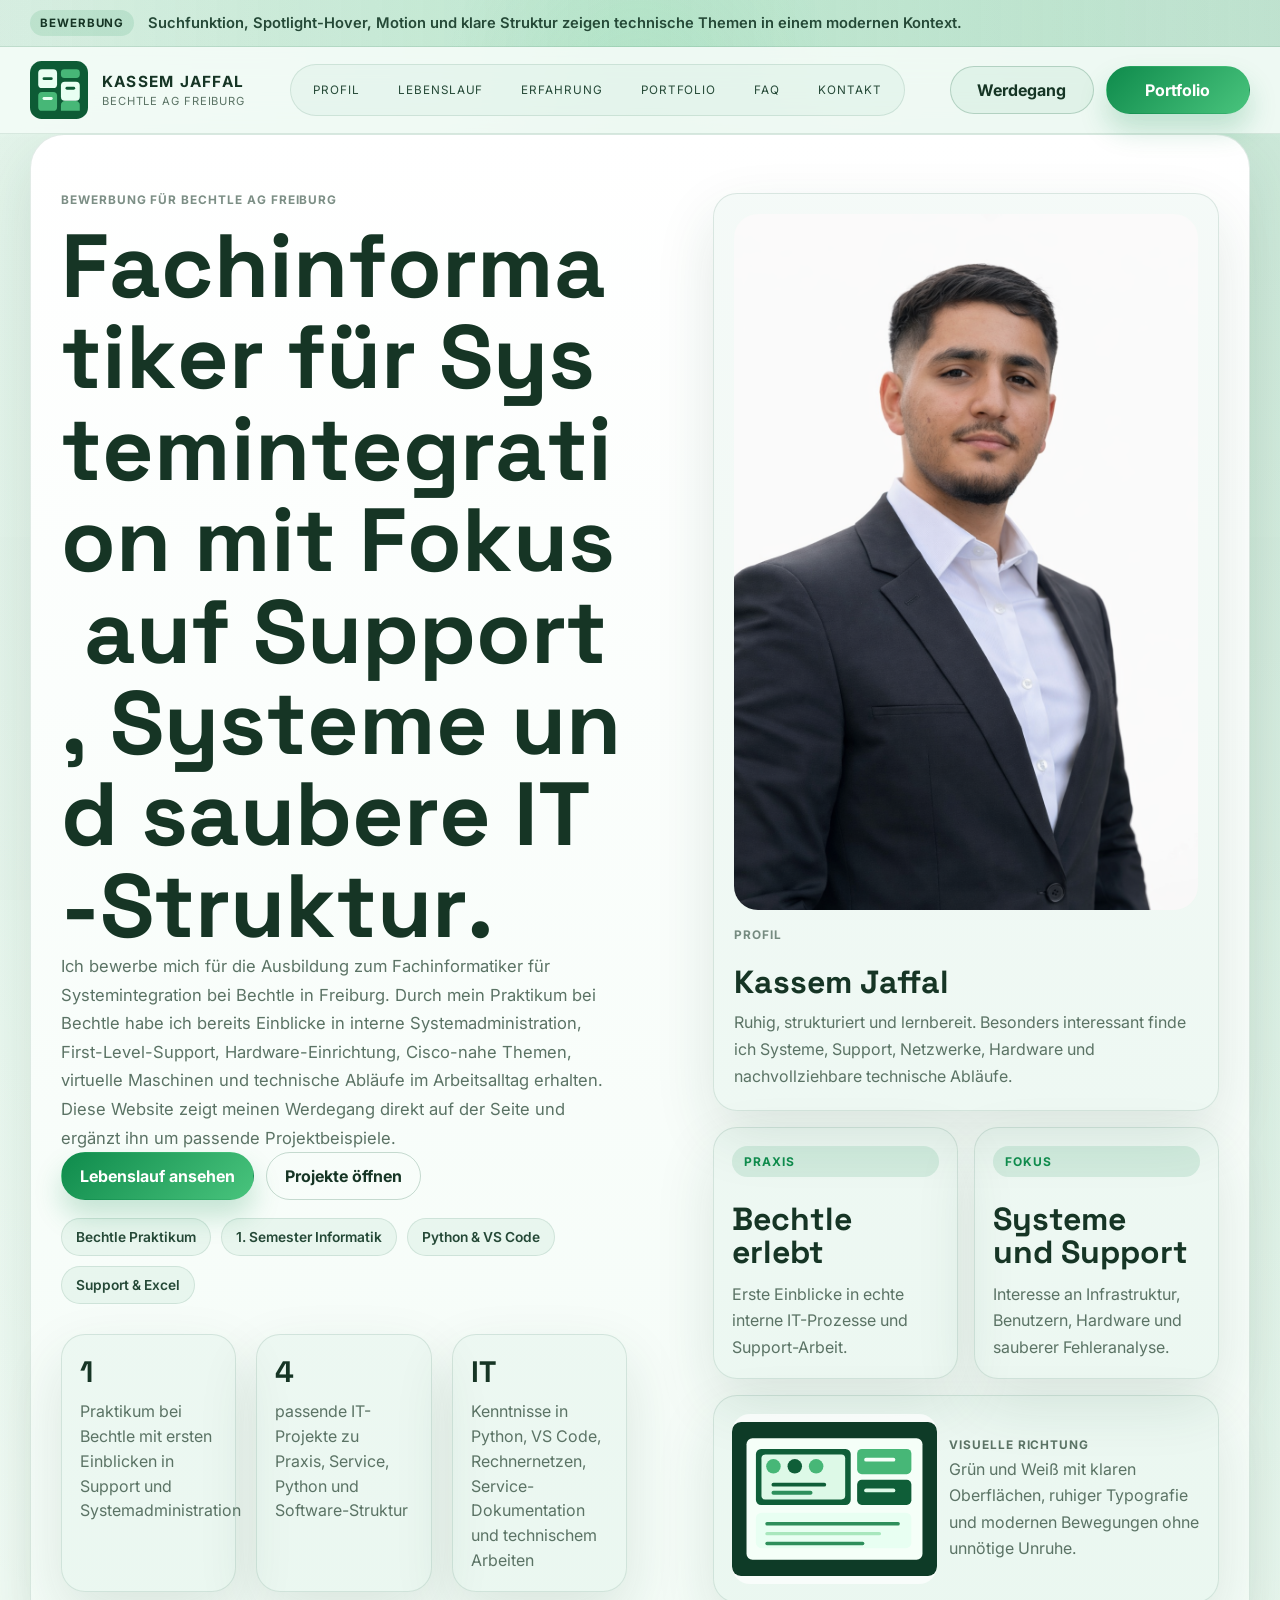
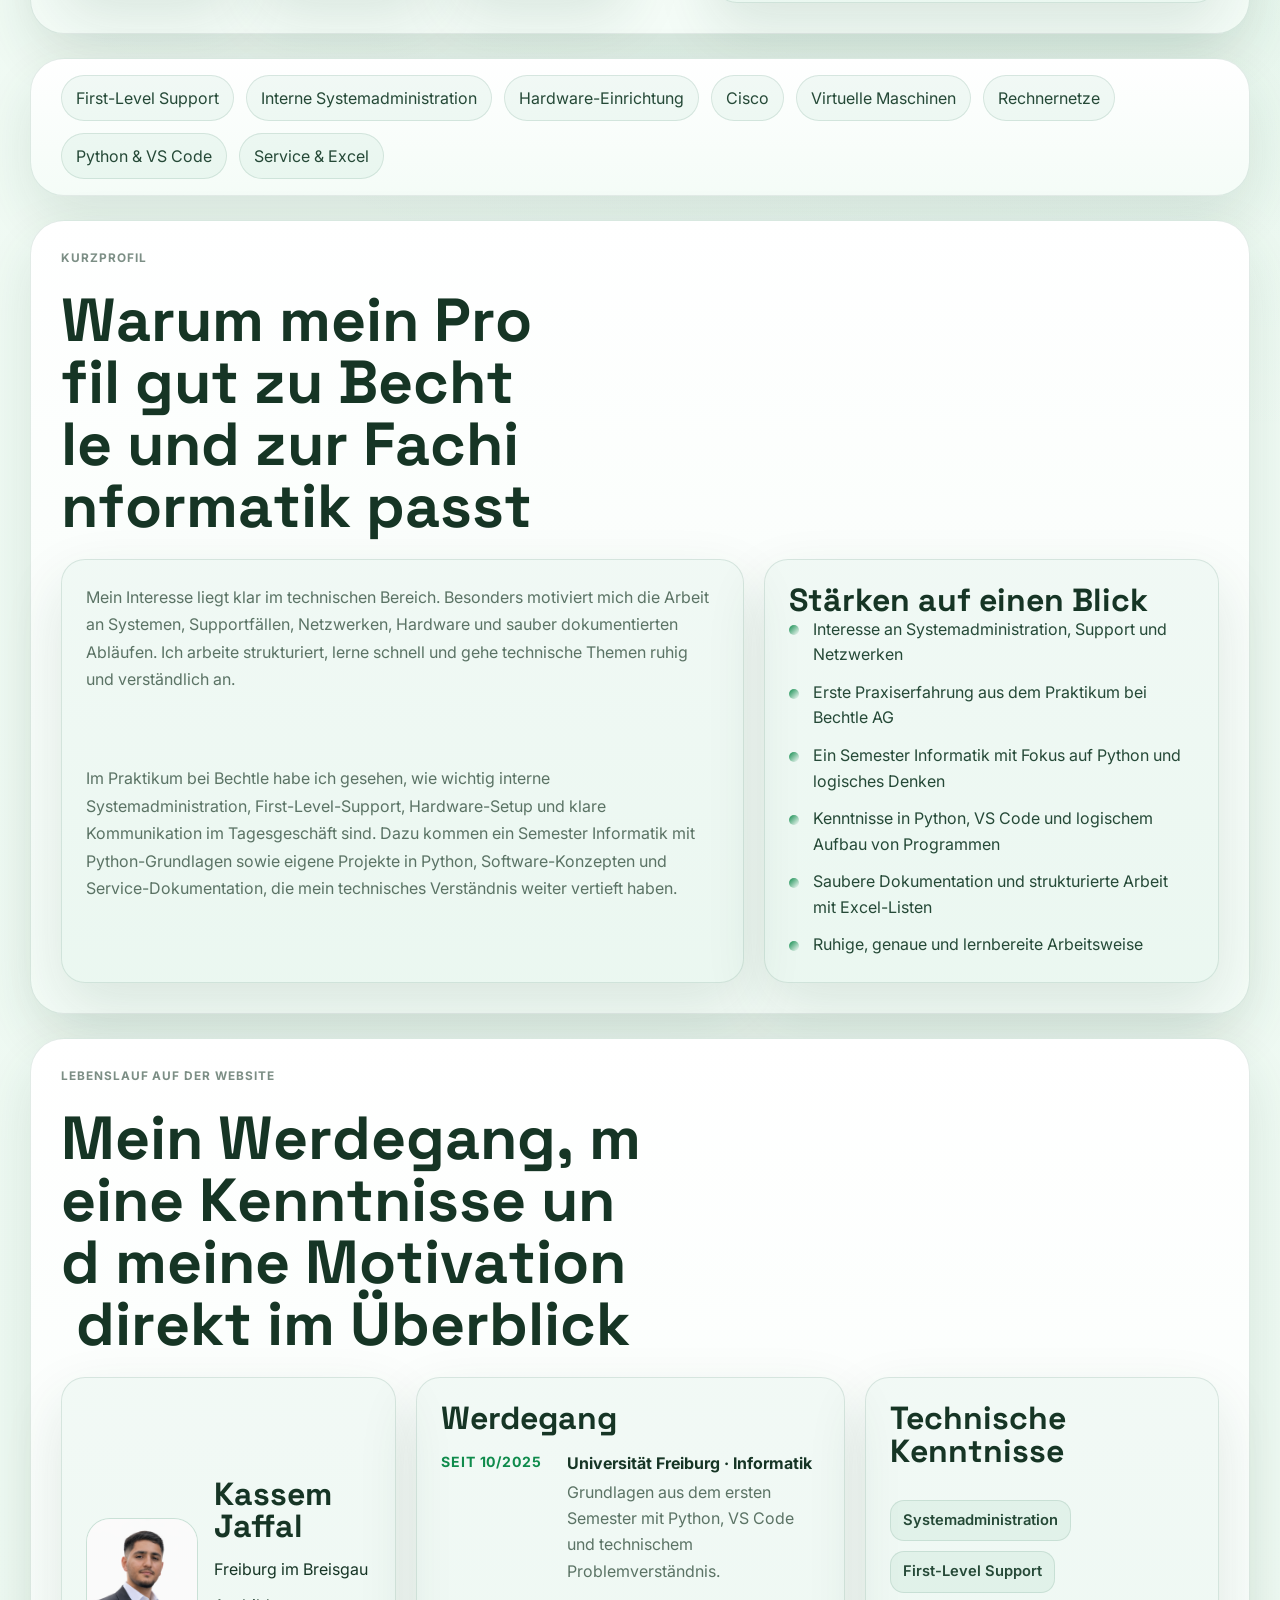
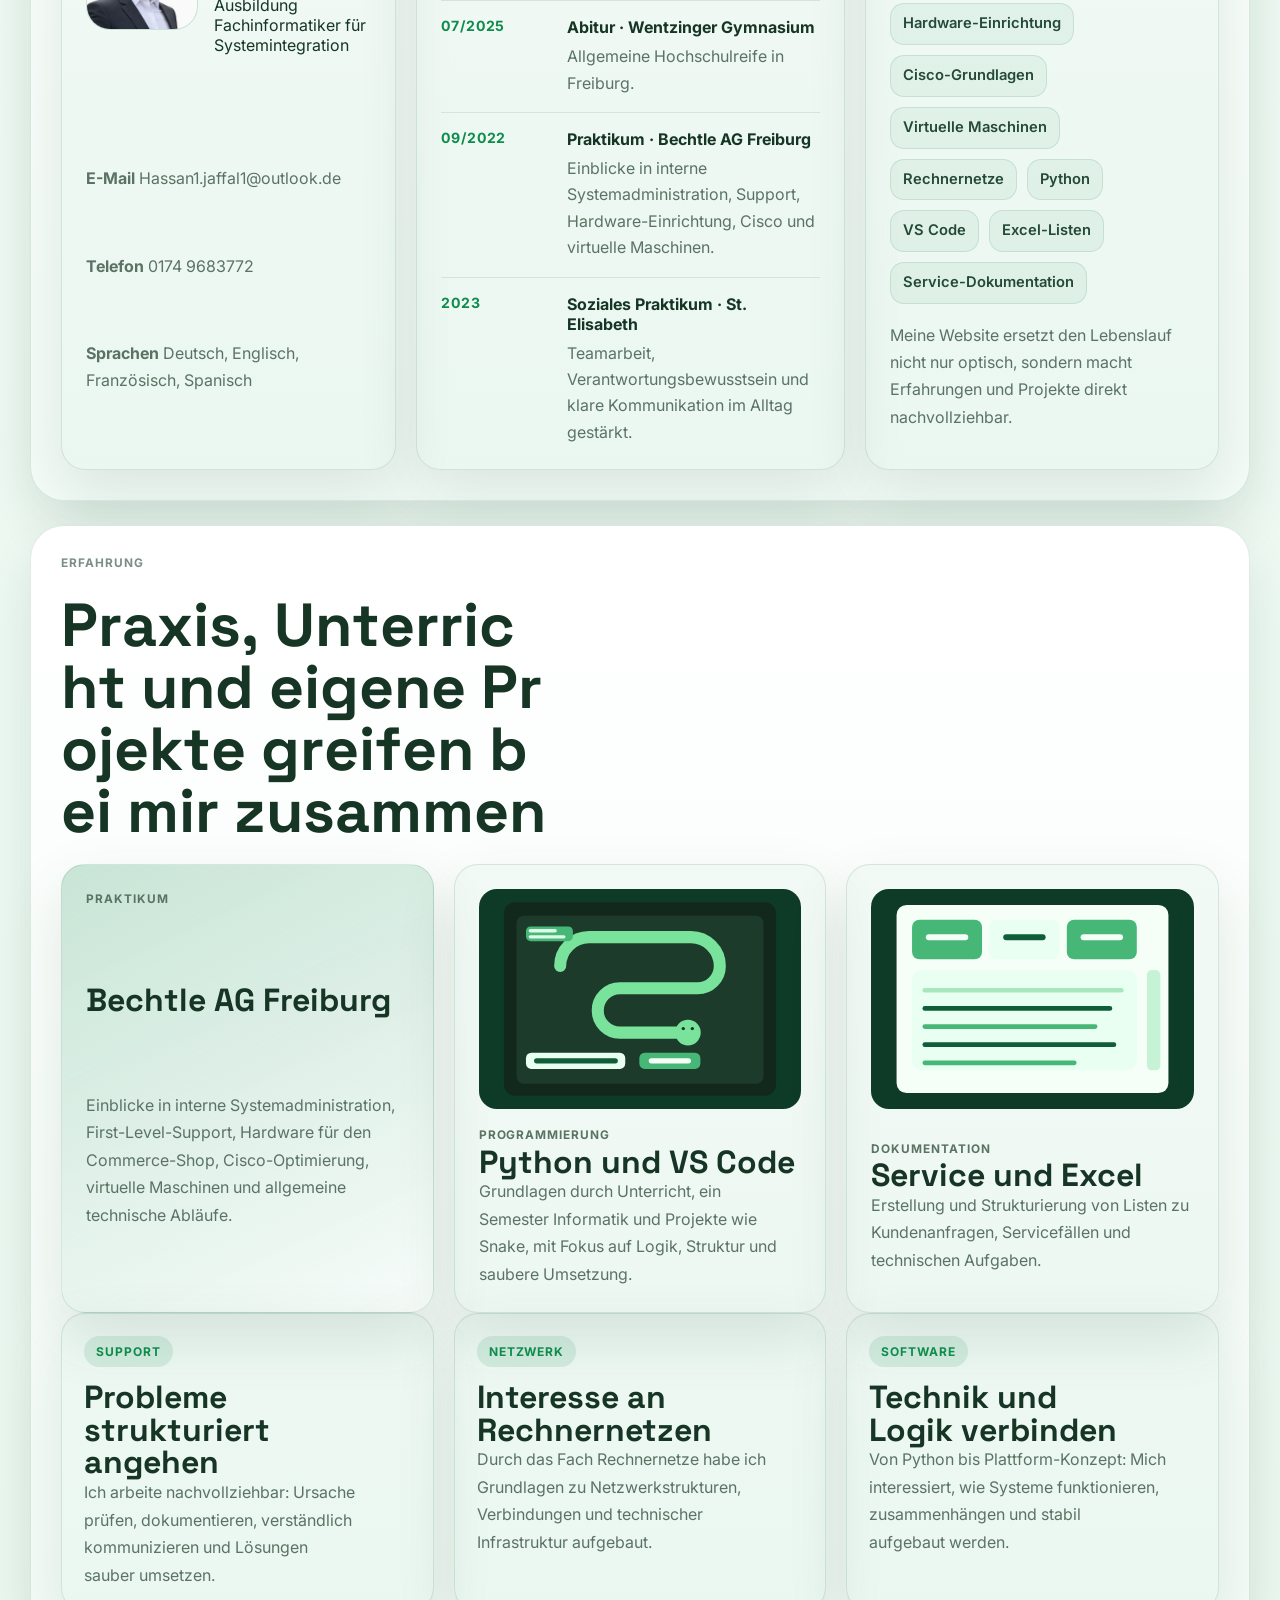
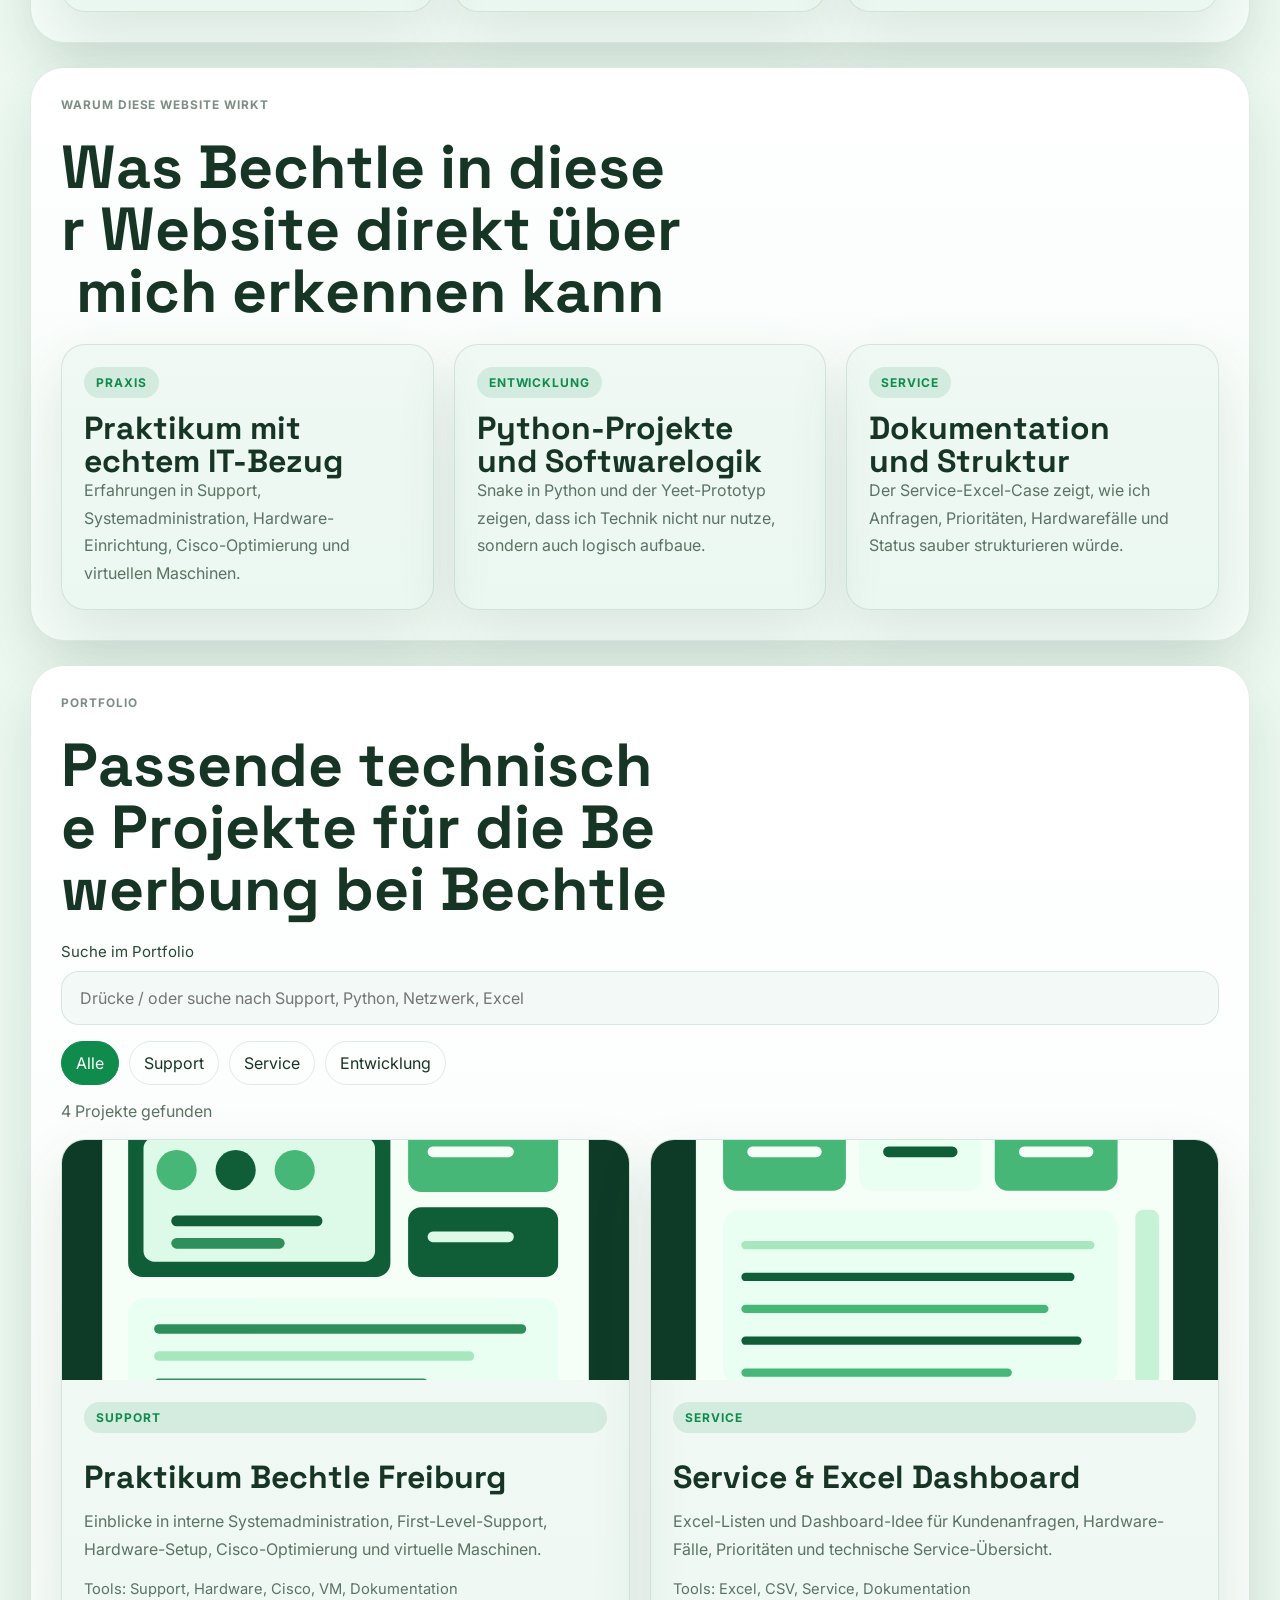
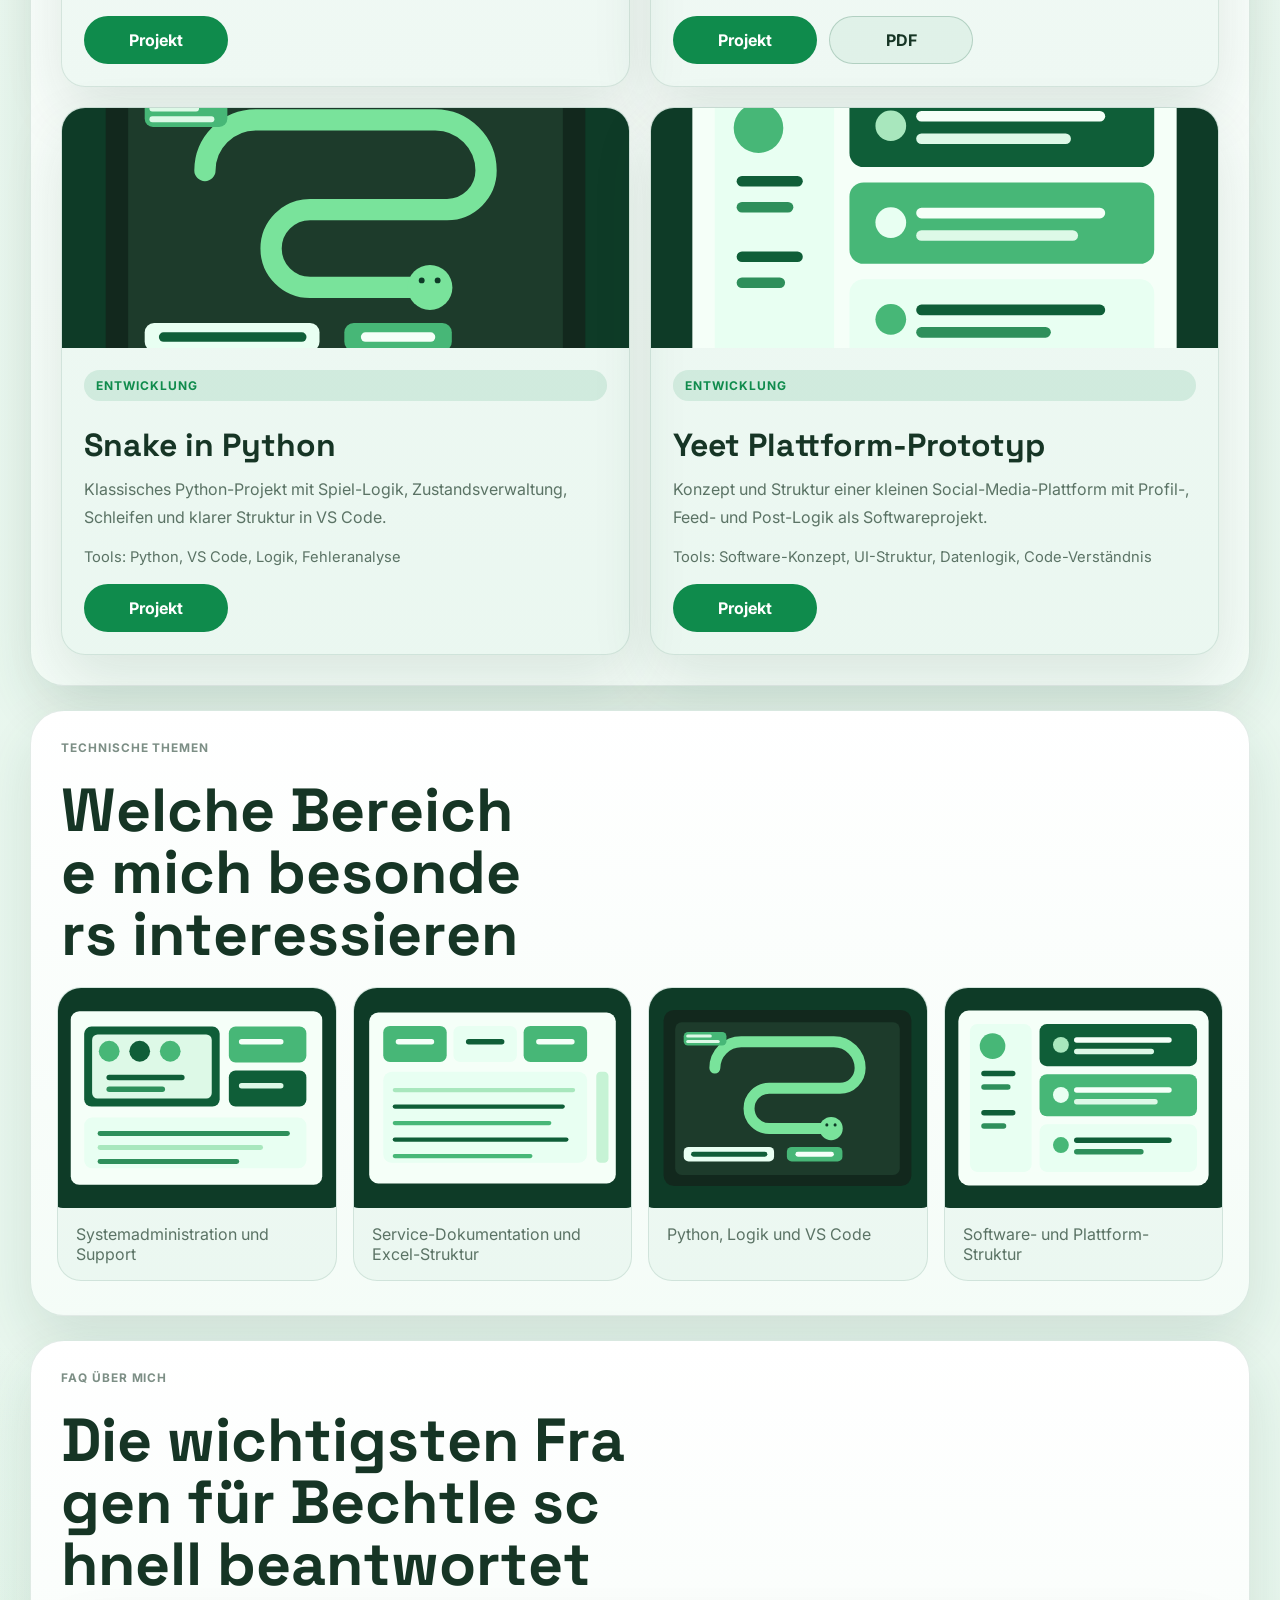
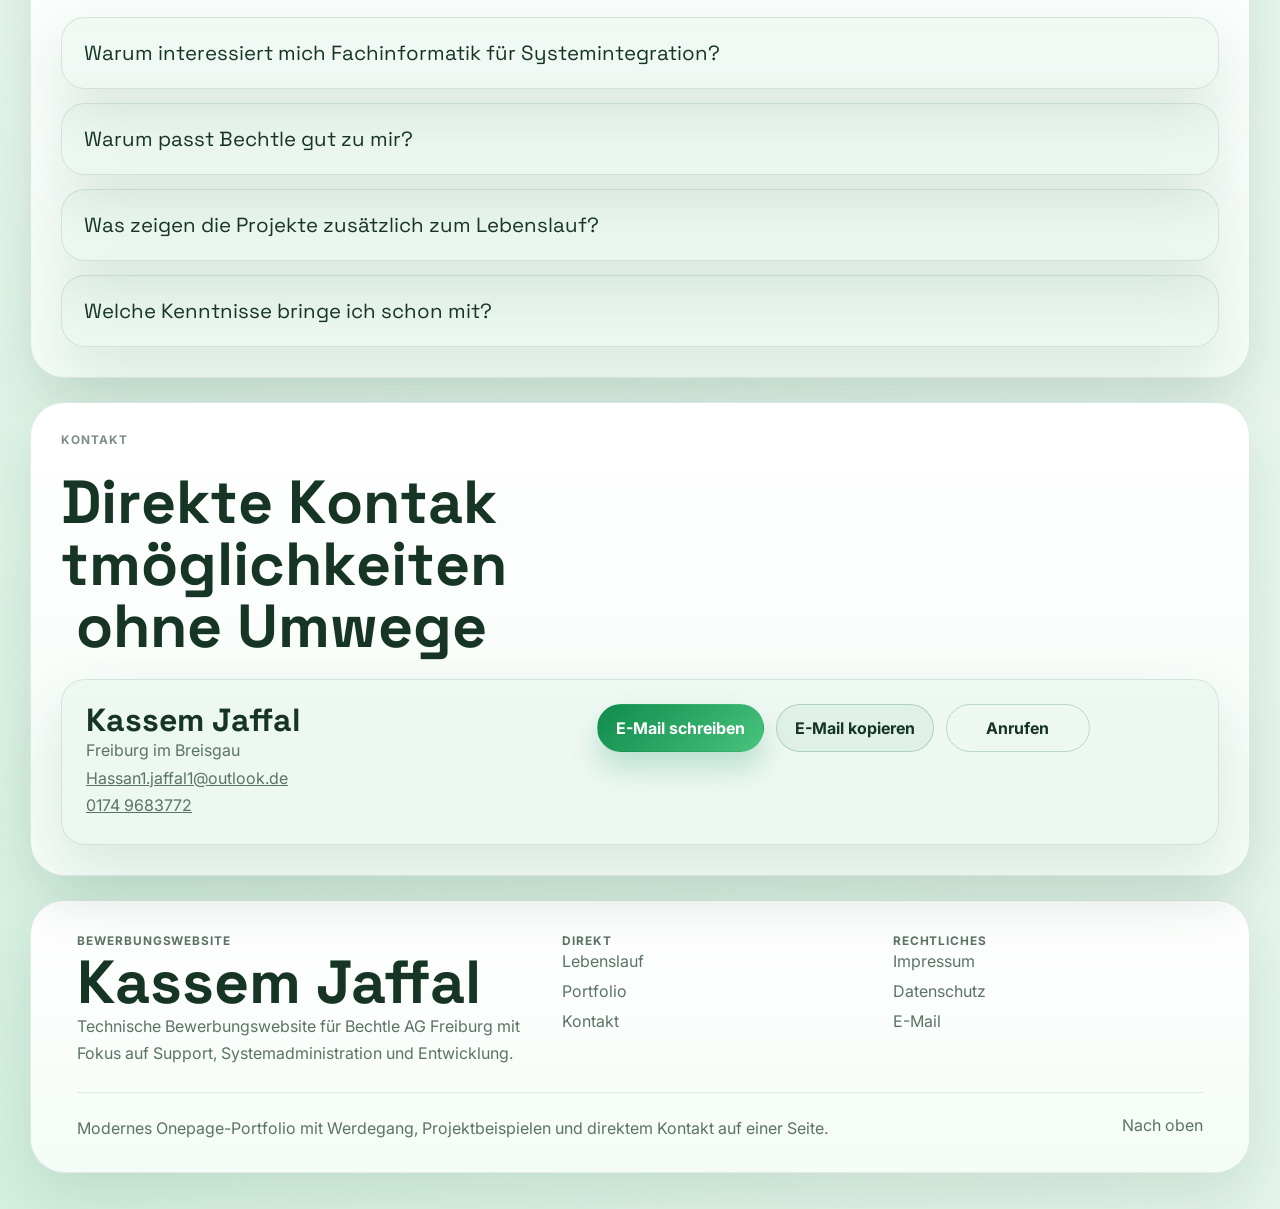
==== commit 9761f40e: "Add uploaded portrait image" ====
--- a/index.html
+++ b/index.html
@@ -94,9 +94,10 @@
             <div class="portrait-card__frame">
               <img
                 class="portrait-card__photo"
-                src="assets/kassem-portrait.svg"
+                src="assets/portrait.png"
                 alt="Portrait von Kassem Jaffal"
                 loading="eager"
+                onerror="this.onerror=null;this.src='assets/kassem-portrait.svg';this.classList.add('is-fallback');"
               />
             </div>
             <div class="portrait-card__copy">
@@ -195,9 +196,10 @@
             <div class="resume-card__profile">
               <img
                 class="resume-card__photo"
-                src="assets/kassem-portrait.svg"
+                src="assets/portrait.png"
                 alt="Portrait von Kassem Jaffal"
                 loading="lazy"
+                onerror="this.onerror=null;this.src='assets/kassem-portrait.svg';this.classList.add('is-fallback');"
               />
               <div>
                 <h3>Kassem Jaffal</h3>
